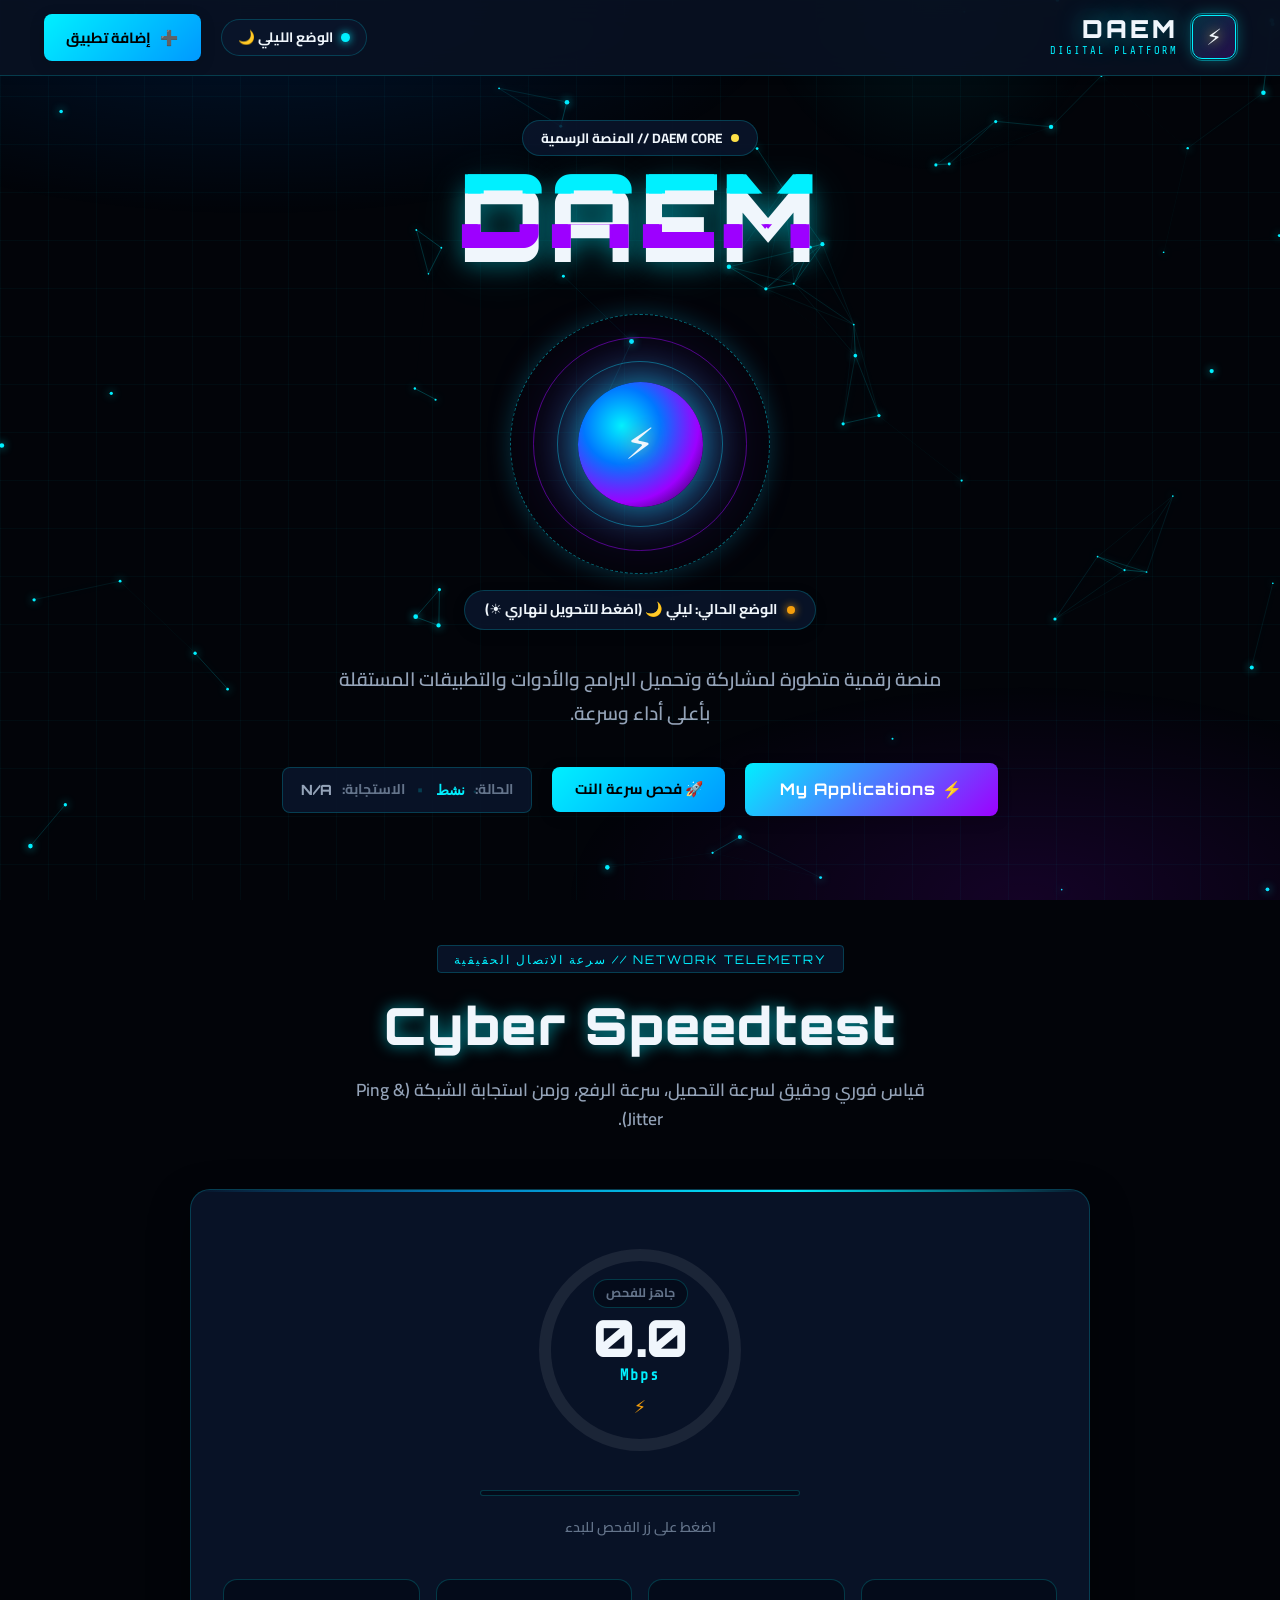
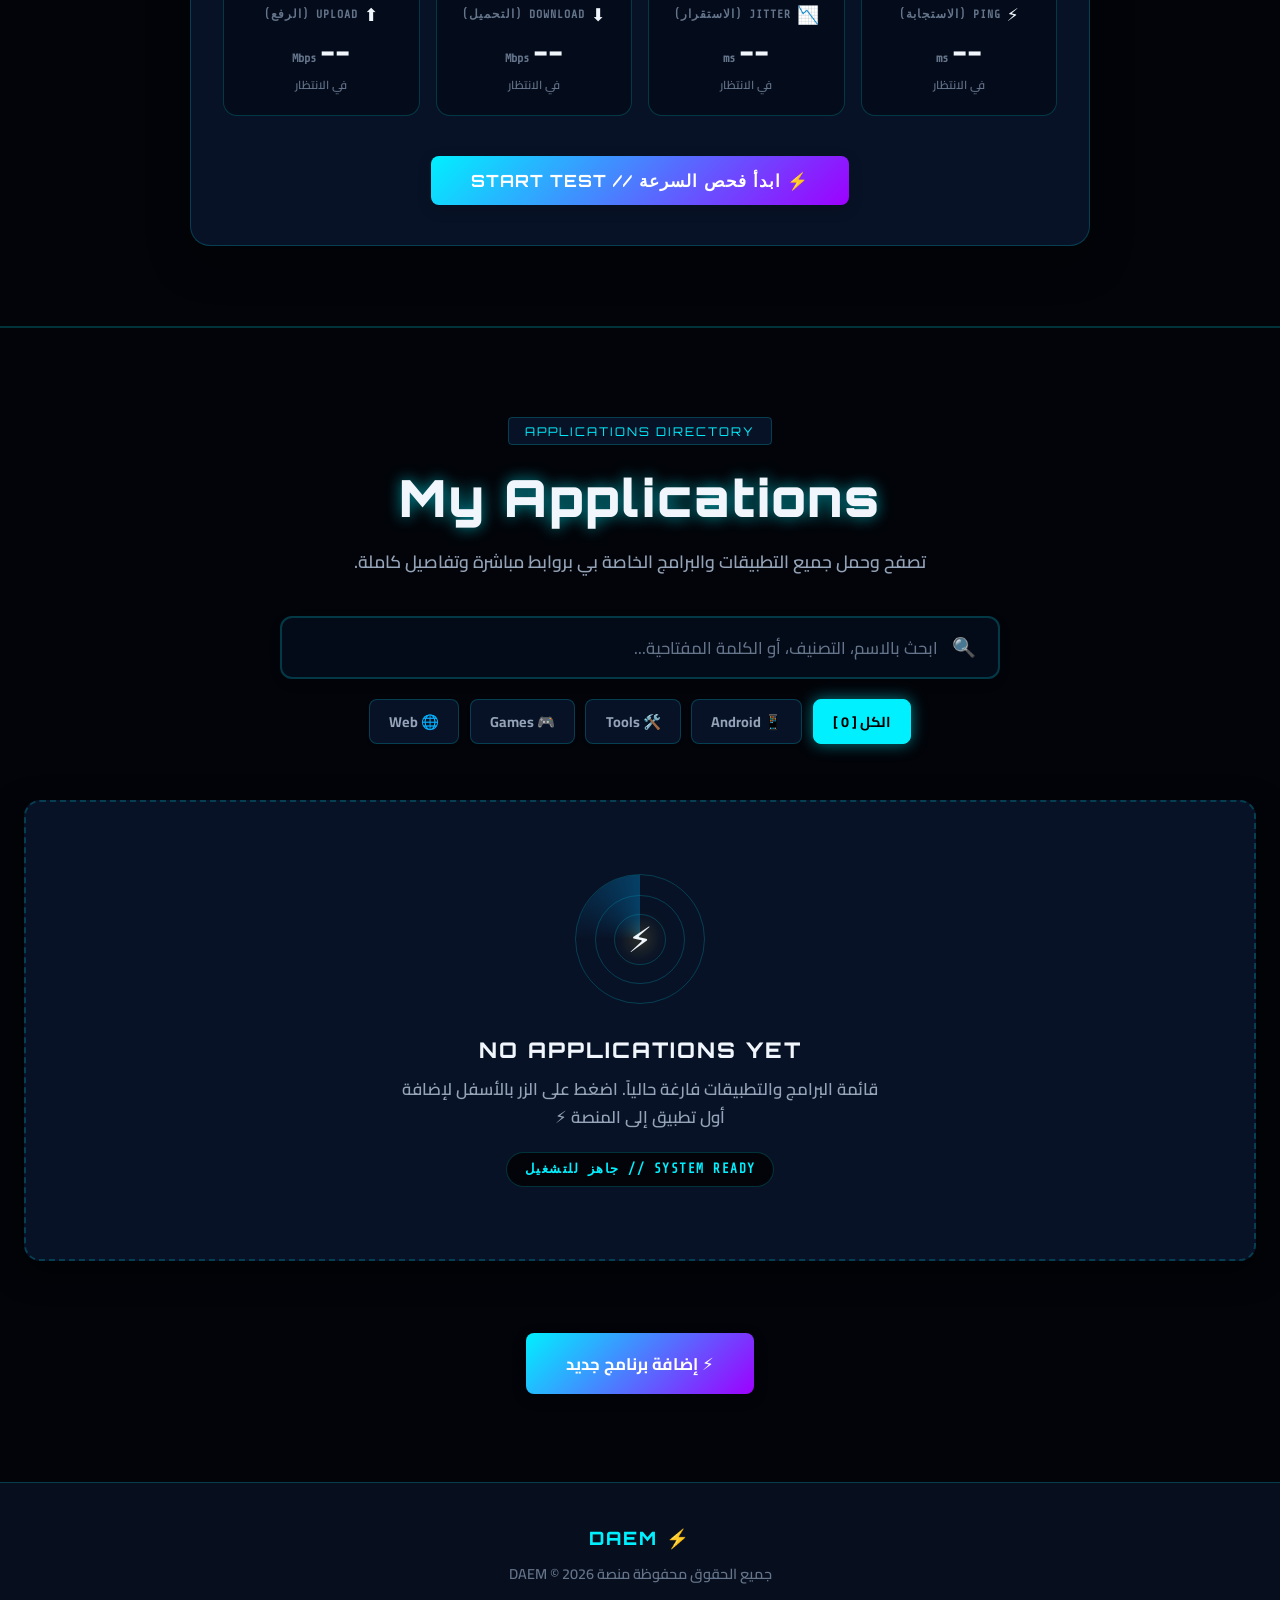
==== index.html @ 05ee33c7 "Remove interactive cyber terminal section and associated assets per user request" ====
<!DOCTYPE html>
<html lang="ar" dir="rtl" class="notranslate" translate="no">
<head>
  <meta charset="UTF-8">
  <meta name="viewport" content="width=device-width, initial-scale=1.0">
  <meta name="google" content="notranslate">
  <meta http-equiv="Cache-Control" content="no-cache, no-store, must-revalidate">
  <meta http-equiv="Pragma" content="no-cache">
  <meta http-equiv="Expires" content="0">

  <!-- Primary Meta Tags -->
  <title>DAEM | Digital Platform</title>
  <meta name="title" content="DAEM | Digital Platform">
  <meta name="description" content="منصة دايم الرقمية - أدوات فحص الشبكة، قياس السرعة، ومشاركة التطبيقات البرمجية.">
  <meta name="keywords" content="DAEM, دايم, My Applications, تطبيقات, برامج, فحص سرعة النت, Speedtest, Cyber Terminal">
  <meta name="author" content="DAEM">
  <meta name="robots" content="index, follow">

  <!-- Open Graph / Facebook / WhatsApp / Telegram -->
  <meta property="og:type" content="website">
  <meta property="og:url" content="https://abdullhfadel2001-cloud.github.io/ALL-WEB/">
  <meta property="og:title" content="DAEM | Digital Platform">
  <meta property="og:description" content="منصة دايم الرقمية - أدوات فحص الشبكة، قياس السرعة، ومشاركة التطبيقات البرمجية.">
  <meta property="og:image" content="https://abdullhfadel2001-cloud.github.io/ALL-WEB/preview.png">
  <meta property="og:image:width" content="1200">
  <meta property="og:image:height" content="630">

  <!-- Twitter -->
  <meta property="twitter:card" content="summary_large_image">
  <meta property="twitter:url" content="https://abdullhfadel2001-cloud.github.io/ALL-WEB/">
  <meta property="twitter:title" content="DAEM | Digital Platform">
  <meta property="twitter:description" content="منصة دايم الرقمية - أدوات فحص الشبكة، قياس السرعة، ومشاركة التطبيقات البرمجية.">
  <meta property="twitter:image" content="https://abdullhfadel2001-cloud.github.io/ALL-WEB/preview.png">

  <link rel="stylesheet" href="style.css?v=15.0">
  <link rel="preconnect" href="https://fonts.googleapis.com">
  <link rel="preconnect" href="https://fonts.gstatic.com" crossorigin>
  <link href="https://fonts.googleapis.com/css2?family=Cairo:wght@400;600;700;800;900&family=Orbitron:wght@600;700;800;900&family=Share+Tech+Mono&display=swap" rel="stylesheet">
</head>
<body data-theme="dark">

  <!-- خلفية البرق والجزيئات الكهربائية الحية -->
  <canvas id="electricCanvas" class="electric-canvas"></canvas>

  <!-- طبقات التوهج والشبكة الفضائية -->
  <div class="ambient-glow"></div>
  <div class="cyber-grid"></div>

  <!-- هالة الماوس التفاعلية -->
  <div id="cursorGlow" class="cursor-glow"></div>

  <!-- شريط التنقل العلوي -->
  <header class="navbar">
    <div class="nav-inner">
      <div class="brand">
        <div class="brand-bolt-box">
          <span class="brand-bolt">⚡</span>
          <div class="bolt-ring"></div>
        </div>
        <div class="brand-text">
          <span class="logo-title">DAEM</span>
          <span class="logo-tag">DIGITAL PLATFORM</span>
        </div>
      </div>

      <div class="nav-controls">
        <div class="hud-status">
          <span class="status-indicator"></span>
          <span class="status-label" id="statusThemeLabel">الوضع الليلي 🌙</span>
        </div>

        <button id="addAppNavBtn" class="cyber-btn cyber-btn-primary">
          <span>➕</span>
          <span>إضافة تطبيق</span>
        </button>
      </div>
    </div>
  </header>

  <!-- قسم الواجهة الرئيسية Hero (كل شيء متموضع في المنتصف بالكامل) -->
  <section class="hero-section" id="hero">
    <div class="hero-centered-container">

      <!-- الشارة العلوية -->
      <div class="cyber-badge">
        <span class="badge-dot"></span>
        <span>DAEM CORE // المنصة الرسمية</span>
      </div>

      <!-- عنوان DAEM النيون الكبير -->
      <h1 class="hero-glitch-title">
        <span class="cyber-glitch" data-text="DAEM">DAEM</span>
      </h1>

      <!-- نواة الطاقة في السنتر (تتحكم بتبديل الوضع النهاري والليلي) -->
      <div class="core-center-wrapper">
        <div class="holo-core-interactive" id="themeSphereToggle" title="اضغط هنا للتبديل بين الوضع النهاري والليلي ⚡" role="button" tabindex="0">
          <div class="holo-disk disk-1"></div>
          <div class="holo-disk disk-2"></div>
          <div class="holo-disk disk-3"></div>
          <div class="holo-sphere" id="sphereBall">
            <div class="sphere-inner" id="sphereIcon">⚡</div>
          </div>
        </div>
        <div class="core-hint">
          <span class="hint-pulse"></span>
          <span id="coreHintText">اضغط على الكرة للتبديل بين النهاري ☀️ والليلي 🌙</span>
        </div>
      </div>

      <!-- الوصف المختصر -->
      <p class="hero-lead">
        منصة رقمية متطورة لمشاركة وتحميل البرامج والأدوات والتطبيقات المستقلة بأعلى أداء وسرعة.
      </p>

      <!-- الأزرار ومؤشر الاستجابة -->
      <div class="hero-actions">
        <a href="#apps" class="cyber-btn cyber-btn-glow">
          <span>⚡ My Applications</span>
        </a>

        <a href="#speedtest" class="cyber-btn cyber-btn-primary">
          <span>🚀 فحص سرعة النت</span>
        </a>

        <div class="hud-stats-pill">
          <span class="hud-stat-title">الحالة:</span>
          <span class="hud-stat-val">نشط</span>
          <span class="hud-divider">•</span>
          <span class="hud-stat-title">الاستجابة:</span>
          <span class="hud-stat-val latency-value" id="latencyVal">--ms</span>
        </div>
      </div>

    </div>
  </section>

  <!-- ======================================================================== -->
  <!-- قسم قياس سرعة الإنترنت: DAEM CYBER SPEEDTEST                             -->
  <!-- ======================================================================== -->
  <section class="speedtest-section" id="speedtest">
    <div class="speedtest-container">
      <div class="section-hud-header">
        <div class="hud-badge-line">
          <span class="hud-badge-text">NETWORK TELEMETRY // سرعة الاتصال الحقيقية</span>
        </div>
        <h2 class="section-heading"><span class="neon-title">Cyber Speedtest</span></h2>
        <p class="section-subtext">قياس فوري ودقيق لسرعة التحميل، سرعة الرفع، وزمن استجابة الشبكة (Ping & Jitter).</p>
      </div>

      <div class="speedtest-dashboard">
        
        <!-- العداد الدائري الكهربائي المركزي -->
        <div class="gauge-center-stage">
          <div class="speed-gauge-wrap">
            <svg class="speed-gauge-svg" viewBox="0 0 240 240">
              <circle class="gauge-track" cx="120" cy="120" r="95"></circle>
              <circle class="gauge-progress" id="speedGaugeProgress" cx="120" cy="120" r="95"></circle>
            </svg>
            
            <div class="gauge-content">
              <span class="gauge-phase-badge" id="speedPhaseBadge">جاهز للفحص</span>
              <div class="gauge-speed-val" id="speedMainValue">0.0</div>
              <span class="gauge-unit">Mbps</span>
              <div class="gauge-live-spark" id="gaugeSpark">⚡</div>
            </div>
          </div>

          <!-- شريط حالة الفحص الخطي -->
          <div class="test-progress-bar-wrap">
            <div class="test-progress-bar" id="speedProgressBar"></div>
          </div>
          <span class="test-phase-desc" id="speedPhaseDesc">اضغط على زر الفحص للبدء</span>
        </div>

        <!-- بطاقات القياسات الأربعة -->
        <div class="telemetry-grid">
          
          <!-- Ping -->
          <div class="telemetry-card" id="cardPing">
            <div class="telemetry-head">
              <span class="tel-icon">⚡</span>
              <span class="tel-label">PING (الاستجابة)</span>
            </div>
            <div class="tel-val-box">
              <span class="tel-val" id="telPingVal">--</span>
              <span class="tel-unit">ms</span>
            </div>
            <span class="tel-status" id="telPingStatus">في الانتظار</span>
          </div>

          <!-- Jitter -->
          <div class="telemetry-card" id="cardJitter">
            <div class="telemetry-head">
              <span class="tel-icon">📉</span>
              <span class="tel-label">JITTER (الاستقرار)</span>
            </div>
            <div class="tel-val-box">
              <span class="tel-val" id="telJitterVal">--</span>
              <span class="tel-unit">ms</span>
            </div>
            <span class="tel-status" id="telJitterStatus">في الانتظار</span>
          </div>

          <!-- Download -->
          <div class="telemetry-card" id="cardDownload">
            <div class="telemetry-head">
              <span class="tel-icon">⬇️</span>
              <span class="tel-label">DOWNLOAD (التحميل)</span>
            </div>
            <div class="tel-val-box">
              <span class="tel-val" id="telDownloadVal">--</span>
              <span class="tel-unit">Mbps</span>
            </div>
            <span class="tel-status" id="telDownloadStatus">في الانتظار</span>
          </div>

          <!-- Upload -->
          <div class="telemetry-card" id="cardUpload">
            <div class="telemetry-head">
              <span class="tel-icon">⬆️</span>
              <span class="tel-label">UPLOAD (الرفع)</span>
            </div>
            <div class="tel-val-box">
              <span class="tel-val" id="telUploadVal">--</span>
              <span class="tel-unit">Mbps</span>
            </div>
            <span class="tel-status" id="telUploadStatus">في الانتظار</span>
          </div>

        </div>

        <!-- تقييم جودة الاتصال والزر الرئيسي -->
        <div class="speedtest-footer-action">
          <div class="connection-eval-box" id="connectionEvalBox" style="display: none;">
            <div class="eval-badge" id="evalGradeBadge">S+ EXCELLENT</div>
            <div class="eval-text" id="evalDescText">اتصالك فائق السرعة وممتاز للألعاب وبث الفيديو بدقة 4K!</div>
          </div>

          <button id="startSpeedTestBtn" class="cyber-btn cyber-btn-large cyber-btn-glow">
            <span>⚡ ابدأ فحص السرعة // START TEST</span>
          </button>
        </div>

      </div>
    </div>
  </section>

  <!-- قسم التطبيقات: My Applications -->
  <section class="apps-section" id="apps">
    <div class="apps-container">
      <div class="section-hud-header">
        <div class="hud-badge-line">
          <span class="hud-badge-text">APPLICATIONS DIRECTORY</span>
        </div>
        <h2 class="section-heading"><span class="neon-title">My Applications</span></h2>
        <p class="section-subtext">تصفح وحمل جميع التطبيقات والبرامج الخاصة بي بروابط مباشرة وتفاصيل كاملة.</p>

        <!-- كونسول البحث والفلترة -->
        <div class="console-toolbar">
          <div class="search-terminal">
            <span class="term-prefix">🔍</span>
            <input type="text" id="searchInput" placeholder="ابحث بالاسم، التصنيف، أو الكلمة المفتاحية...">
          </div>

          <div class="category-tabs" id="filterTabs">
            <button class="cat-pill active" data-cat="all">الكل [ <span id="countAll">0</span> ]</button>
            <button class="cat-pill" data-cat="android">📱 Android</button>
            <button class="cat-pill" data-cat="tools">🛠️ Tools</button>
            <button class="cat-pill" data-cat="games">🎮 Games</button>
            <button class="cat-pill" data-cat="web">🌐 Web</button>
          </div>
        </div>
      </div>

      <!-- شبكة عرض التطبيقات -->
      <div class="apps-grid" id="appsGrid">
        <!-- يتم التحميل عبر JS -->
      </div>

      <!-- زر إضافة تطبيق في الأسفل -->
      <div class="add-section-footer">
        <button id="addAppBtn" class="cyber-btn cyber-btn-large">
          <span>⚡ إضافة برنامج جديد</span>
        </button>
      </div>
    </div>
  </section>

  <!-- تذييل الصفحة Footer -->
  <footer class="cyber-footer">
    <div class="footer-wrap">
      <div class="footer-brand">
        <span class="neon-bolt">⚡</span>
        <span class="footer-title">DAEM</span>
      </div>
      <p class="footer-note">جميع الحقوق محفوظة منصة DAEM © 2026</p>
    </div>
  </footer>

  <!-- نافذة إضافة تطبيق جديد Modal -->
  <div class="modal-backdrop" id="addModal">
    <div class="cyber-modal-card">
      <div class="modal-hud-header">
        <div class="modal-title-wrap">
          <span class="modal-bolt">⚡</span>
          <h3>إضافة برنامج جديد</h3>
        </div>
        <button id="closeModal" class="modal-close-trigger" title="إغلاق">✕</button>
      </div>

      <form id="addAppForm" class="modal-form">
        <div class="input-block">
          <label>اسم البرنامج:</label>
          <input type="text" id="fName" placeholder="مثال: تطبيق الذكاء، أداة التحميل..." required autocomplete="off">
        </div>

        <div class="input-grid">
          <div class="input-block">
            <label>التصنيف:</label>
            <select id="fCat">
              <option value="android">📱 Android (APK)</option>
              <option value="tools">🛠️ Tools & برامج</option>
              <option value="games">🎮 Games & ألعاب</option>
              <option value="web">🌐 Web Application</option>
            </select>
          </div>
          <div class="input-block">
            <label>الأيقونة (Emoji):</label>
            <input type="text" id="fIcon" placeholder="🚀" value="⚡">
          </div>
        </div>

        <div class="input-grid">
          <div class="input-block">
            <label>رقم الإصدار:</label>
            <input type="text" id="fVersion" placeholder="v1.0.0" value="v1.0.0">
          </div>
          <div class="input-block">
            <label>حجم الملف:</label>
            <input type="text" id="fSize" placeholder="مثال: 15 MB">
          </div>
        </div>

        <div class="input-block">
          <label>وصف البرنامج:</label>
          <textarea id="fDesc" rows="3" placeholder="اكتب نبذة مختصرة عما يقدمه هذا البرنامج..." required></textarea>
        </div>

        <div class="input-block">
          <label>رابط التحميل المباشر (أو مسار الملف):</label>
          <input type="text" id="fUrl" placeholder="downloads/app.apk أو رابط خارجي" required>
        </div>

        <div class="input-block">
          <label>رابط التجربة المباشرة (اختياري):</label>
          <input type="text" id="fDemo" placeholder="https://... أو اتركه فارغاً">
        </div>

        <div class="modal-foot">
          <button type="button" id="cancelModal" class="cyber-btn cyber-btn-ghost">إلغاء</button>
          <button type="submit" class="cyber-btn cyber-btn-primary">
            <span>⚡ حفظ ونشر البرنامج</span>
          </button>
        </div>
      </form>
    </div>
  </div>

  <!-- التنبيه العائم Toast -->
  <div id="cyberToast" class="cyber-toast">
    <span class="toast-bolt">⚡</span>
    <span id="toastMsg" class="toast-msg"></span>
  </div>

  <script src="script.js?v=15.0"></script>
</body>
</html>
---- style.css ----
/* ==========================================================================
   DAEM - Cybernetic Electric Theme (Dual Mode: Dark & Accessible Eye-Friendly Light)
   ========================================================================== */

:root {
  --neon-cyan: #00f0ff;
  --neon-blue: #0077ff;
  --neon-purple: #9d00ff;
  --neon-yellow: #fde047;
  --neon-emerald: #10b981;

  --font-arabic: 'Cairo', system-ui, sans-serif;
  --font-orbitron: 'Orbitron', monospace, sans-serif;
  --font-tech: 'Share Tech Mono', monospace;

  --ease-spring: cubic-bezier(0.175, 0.885, 0.32, 1.275);
  --ease-smooth: cubic-bezier(0.4, 0, 0.2, 1);
}

/* ================= الوضع الليلي (Dark Mode) ================= */
[data-theme="dark"] {
  --bg-void: #020409;
  --bg-deep: #050b18;
  --bg-panel: rgba(8, 17, 34, 0.9);
  --bg-card: rgba(10, 22, 44, 0.85);
  --bg-card-hover: rgba(14, 32, 64, 0.98);
  --bg-input: rgba(5, 12, 26, 0.95);

  --border-dim: rgba(0, 240, 255, 0.2);
  --border-bright: rgba(0, 240, 255, 0.65);

  --text-main: #f0f6fc;
  --text-muted: #94a3b8;
  --text-dim: #64748b;

  --glow-cyan: 0 0 25px rgba(0, 240, 255, 0.45), 0 0 50px rgba(0, 240, 255, 0.2);
  --glow-sphere: 0 0 45px rgba(0, 240, 255, 0.7), 0 0 90px rgba(157, 0, 255, 0.45);
  
  --sphere-gradient: radial-gradient(circle at 35% 35%, #00f0ff, #0077ff, #9d00ff, #020409);
  --ambient-1: rgba(0, 119, 255, 0.15);
  --ambient-2: rgba(157, 0, 255, 0.12);
  --grid-color: rgba(0, 240, 255, 0.035);

  --card-shadow: 0 10px 30px rgba(0, 0, 0, 0.6);
  --btn-primary-bg: linear-gradient(135deg, var(--neon-cyan) 0%, #0099ff 100%);
  --btn-primary-text: #000;
}

/* ================= الوضع النهاري المريح للعين (Eye-Friendly Light Mode - Astigmatism/Myopia Safe) ================= */
/* صُمم خصيصاً لمنع الوهج (Glare) والازدواجية البصرية لمرضى الاستجماتيزم وقصر النظر */
[data-theme="light"] {
  --bg-void: #eef2f6;               /* رمادي دافئ مهدئ للعين بدلاً من الأبيض الصارخ المسبب للوهج */
  --bg-deep: #ffffff;
  --bg-panel: rgba(255, 255, 255, 0.95);
  --bg-card: #ffffff;
  --bg-card-hover: #f1f5f9;
  --bg-input: #ffffff;

  --border-dim: #cbd5e1;            /* حدود واضحة تماماً غير باهتة */
  --border-bright: #0284c7;

  --text-main: #090d16;             /* أسود فحمي عالي التباين والحدة */
  --text-muted: #334155;            /* رمادي داكن واضح جداً للقراءة بدون إجهاد */
  --text-dim: #64748b;

  --glow-cyan: none;                 /* إلغاء التوهج المسبب للغباش والازدواجية البصرية */
  --glow-sphere: 0 0 35px rgba(217, 119, 6, 0.45), 0 0 60px rgba(2, 132, 199, 0.25);

  --sphere-gradient: radial-gradient(circle at 35% 35%, #fbbf24, #d97706, #0284c7, #0f172a);
  --ambient-1: rgba(2, 132, 199, 0.06);
  --ambient-2: rgba(217, 119, 6, 0.05);
  --grid-color: rgba(148, 163, 184, 0.12);

  --card-shadow: 0 4px 15px rgba(15, 23, 42, 0.08), 0 1px 3px rgba(15, 23, 42, 0.05);
  --btn-primary-bg: linear-gradient(135deg, #0284c7 0%, #0369a1 100%);
  --btn-primary-text: #ffffff;
}

/* Base Reset */
*, *::before, *::after {
  box-sizing: border-box;
  margin: 0;
  padding: 0;
  -webkit-tap-highlight-color: transparent;
}

html {
  scroll-behavior: smooth;
  background-color: var(--bg-void);
  transition: background-color 0.3s ease;
}

body {
  font-family: var(--font-arabic);
  font-size: 16px;
  background-color: var(--bg-void);
  color: var(--text-main);
  overflow-x: hidden;
  min-height: 100vh;
  direction: rtl;
  text-align: right;
  line-height: 1.65;
  transition: background-color 0.3s ease, color 0.3s ease;
}

/* في الوضع النهاري، زيادة سماكة الخط قليلاً ليكون فائق الوضوح */
[data-theme="light"] body {
  font-weight: 500;
  -webkit-font-smoothing: antialiased;
}

/* Canvas & Backgrounds */
.electric-canvas {
  position: fixed;
  inset: 0;
  width: 100%;
  height: 100%;
  z-index: 0;
  pointer-events: none;
}

.ambient-glow {
  position: fixed;
  inset: 0;
  background:
    radial-gradient(ellipse 70% 40% at 20% 0%, var(--ambient-1) 0%, transparent 60%),
    radial-gradient(ellipse 60% 40% at 80% 100%, var(--ambient-2) 0%, transparent 60%);
  pointer-events: none;
  z-index: 1;
}

.cyber-grid {
  position: fixed;
  inset: 0;
  background-image:
    linear-gradient(var(--grid-color) 1px, transparent 1px),
    linear-gradient(90deg, var(--grid-color) 1px, transparent 1px);
  background-size: 48px 48px;
  pointer-events: none;
  z-index: 1;
}

/* Mouse Glow */
.cursor-glow {
  position: fixed;
  width: 350px;
  height: 350px;
  border-radius: 50%;
  background: radial-gradient(circle, rgba(0, 240, 255, 0.08) 0%, transparent 70%);
  transform: translate(-50%, -50%);
  pointer-events: none;
  z-index: 2;
}

[data-theme="light"] .cursor-glow {
  background: radial-gradient(circle, rgba(2, 132, 199, 0.06) 0%, transparent 70%);
}

/* ==========================================================================
   Navbar
   ========================================================================== */
.navbar {
  position: fixed;
  top: 0;
  left: 0;
  right: 0;
  z-index: 100;
  background: var(--bg-panel);
  backdrop-filter: blur(14px);
  border-bottom: 1px solid var(--border-dim);
  padding: 0.85rem 0;
  transition: background 0.3s ease, border-color 0.3s ease;
  box-shadow: 0 2px 10px rgba(0, 0, 0, 0.05);
}

.nav-inner {
  max-width: 1240px;
  margin: 0 auto;
  padding: 0 1.5rem;
  display: flex;
  justify-content: space-between;
  align-items: center;
}

.brand {
  display: flex;
  align-items: center;
  gap: 0.9rem;
}

.brand-bolt-box {
  width: 44px;
  height: 44px;
  background: linear-gradient(135deg, rgba(0, 240, 255, 0.15), rgba(157, 0, 255, 0.2));
  border: 1px solid var(--neon-cyan);
  border-radius: 10px;
  display: grid;
  place-items: center;
  position: relative;
  box-shadow: 0 0 15px rgba(0, 240, 255, 0.35);
}

[data-theme="light"] .brand-bolt-box {
  background: #e0f2fe;
  border-color: #0284c7;
  box-shadow: 0 2px 8px rgba(2, 132, 199, 0.2);
}

.brand-bolt {
  font-size: 1.4rem;
  filter: drop-shadow(0 0 6px #fde047);
  animation: boltPulse 2.5s infinite;
}

@keyframes boltPulse {
  0%, 100% { transform: scale(1); }
  50% { transform: scale(1.12); }
}

.bolt-ring {
  position: absolute;
  inset: -3px;
  border: 1px solid var(--neon-cyan);
  border-radius: 12px;
  opacity: 0.4;
  animation: ringPulse 2.5s infinite;
}

[data-theme="light"] .bolt-ring {
  border-color: #0284c7;
}

@keyframes ringPulse {
  0%, 100% { transform: scale(1); opacity: 0.4; }
  50% { transform: scale(1.1); opacity: 0.8; }
}

.brand-text {
  display: flex;
  flex-direction: column;
}

.logo-title {
  font-family: var(--font-orbitron);
  font-size: 1.55rem;
  font-weight: 900;
  letter-spacing: 3px;
  color: var(--text-main);
  text-shadow: var(--glow-cyan);
  line-height: 1.1;
  direction: ltr;
}

[data-theme="light"] .logo-title {
  color: #0369a1;
  text-shadow: none;
}

.logo-tag {
  font-family: var(--font-tech);
  font-size: 0.65rem;
  color: var(--neon-cyan);
  letter-spacing: 2px;
  direction: ltr;
}

[data-theme="light"] .logo-tag {
  color: #0284c7;
  font-weight: 700;
}

.nav-controls {
  display: flex;
  align-items: center;
  gap: 1.25rem;
}

.hud-status {
  display: flex;
  align-items: center;
  gap: 0.5rem;
  font-family: var(--font-arabic);
  font-size: 0.85rem;
  font-weight: 700;
  color: var(--text-main);
  background: var(--bg-card);
  padding: 0.4rem 1rem;
  border-radius: 999px;
  border: 1px solid var(--border-dim);
  transition: all 0.2s ease;
  user-select: none;
}

.hud-status:hover {
  border-color: var(--border-bright);
}

.status-indicator {
  width: 9px;
  height: 9px;
  border-radius: 50%;
  background: var(--neon-cyan);
  box-shadow: 0 0 8px var(--neon-cyan);
  animation: blinkDot 1.8s infinite;
}

[data-theme="light"] .status-indicator {
  background: #d97706;
  box-shadow: 0 0 8px #f59e0b;
}

@keyframes blinkDot {
  0%, 100% { opacity: 1; }
  50% { opacity: 0.3; }
}

/* ==========================================================================
   Cyber Buttons
   ========================================================================== */
.cyber-btn {
  font-family: var(--font-arabic);
  font-size: 0.92rem;
  font-weight: 700;
  color: var(--btn-primary-text);
  background: var(--btn-primary-bg);
  border: none;
  border-radius: 8px;
  padding: 0.65rem 1.4rem;
  cursor: pointer;
  display: inline-flex;
  align-items: center;
  justify-content: center;
  gap: 0.55rem;
  text-decoration: none;
  box-shadow: 0 4px 15px rgba(0, 0, 0, 0.15);
  transition: all 0.25s var(--ease-smooth);
}

.cyber-btn:hover {
  transform: translateY(-2px);
  box-shadow: 0 6px 20px rgba(0, 0, 0, 0.2);
}

.cyber-btn-glow {
  padding: 0.85rem 2.2rem;
  background: linear-gradient(135deg, var(--neon-cyan), var(--neon-purple));
  color: #fff;
  font-size: 1rem;
  font-family: var(--font-orbitron);
  letter-spacing: 1px;
}

[data-theme="light"] .cyber-btn-glow {
  background: linear-gradient(135deg, #0284c7 0%, #1e40af 100%);
  color: #ffffff;
  box-shadow: 0 4px 15px rgba(2, 132, 199, 0.3);
}

.cyber-btn-ghost {
  background: transparent;
  color: var(--text-muted);
  border: 1px solid var(--border-dim);
}

.cyber-btn-ghost:hover {
  color: var(--text-main);
  border-color: var(--border-bright);
}

.cyber-btn-large {
  padding: 0.9rem 2.5rem;
  font-size: 1.05rem;
  background: linear-gradient(135deg, var(--neon-cyan) 0%, var(--neon-purple) 100%);
  color: #fff;
}

[data-theme="light"] .cyber-btn-large {
  background: linear-gradient(135deg, #0284c7 0%, #0f172a 100%);
  color: #fff;
}

/* ==========================================================================
   Hero Section - Fully Centered
   ========================================================================== */
.hero-section {
  position: relative;
  z-index: 10;
  min-height: 90vh;
  display: flex;
  align-items: center;
  justify-content: center;
  padding: 7.5rem 1.5rem 3rem 1.5rem;
}

.hero-centered-container {
  max-width: 850px;
  margin: 0 auto;
  width: 100%;
  display: flex;
  flex-direction: column;
  align-items: center;
  text-align: center;
}

.cyber-badge {
  display: inline-flex;
  align-items: center;
  gap: 0.6rem;
  font-family: var(--font-arabic);
  font-size: 0.85rem;
  font-weight: 700;
  color: var(--text-main);
  background: var(--bg-card);
  border: 1px solid var(--border-dim);
  padding: 0.35rem 1.1rem;
  border-radius: 999px;
  margin-bottom: 1rem;
}

[data-theme="light"] .cyber-badge {
  color: #0369a1;
  border-color: #bae6fd;
  background: #f0f9ff;
}

.badge-dot {
  width: 8px;
  height: 8px;
  border-radius: 50%;
  background: var(--neon-yellow);
}

[data-theme="light"] .badge-dot {
  background: #0284c7;
}

.hero-glitch-title {
  font-family: var(--font-orbitron);
  font-size: clamp(3.8rem, 8vw, 6.5rem);
  font-weight: 900;
  line-height: 1;
  margin-bottom: 1.5rem;
  letter-spacing: 5px;
  direction: ltr;
  text-align: center;
}

.cyber-glitch {
  position: relative;
  color: var(--text-main);
  text-shadow: var(--glow-cyan);
}

[data-theme="light"] .cyber-glitch {
  color: #090d16;
  text-shadow: none;
}

.cyber-glitch::before,
.cyber-glitch::after {
  content: attr(data-text);
  position: absolute;
  top: 0; left: 0; width: 100%;
  font-family: var(--font-orbitron);
  font-weight: 900;
}

.cyber-glitch::before {
  color: var(--neon-cyan);
  text-shadow: 3px 0 var(--neon-cyan);
  animation: glitchCyan 3.5s infinite;
  clip-path: polygon(0 0, 100% 0, 100% 35%, 0 35%);
}

.cyber-glitch::after {
  color: var(--neon-purple);
  text-shadow: -3px 0 var(--neon-purple);
  animation: glitchPurple 3.5s infinite;
  clip-path: polygon(0 65%, 100% 65%, 100% 100%, 0 100%);
}

[data-theme="light"] .cyber-glitch::before,
[data-theme="light"] .cyber-glitch::after {
  display: none; /* إيقاف اهتزاز الحروف في الوضع النهاري لتفادي تشويش العين والاستجماتيزم */
}

@keyframes glitchCyan {
  0%, 88%, 100% { transform: translate(0); opacity: 0; }
  90% { transform: translate(-3px, 2px); opacity: 0.9; }
  93% { transform: translate(3px, -2px); opacity: 0.9; }
  96% { transform: translate(-2px, 0); opacity: 0.6; }
}

@keyframes glitchPurple {
  0%, 86%, 100% { transform: translate(0); opacity: 0; }
  88% { transform: translate(3px, -2px); opacity: 0.8; }
  91% { transform: translate(-3px, 2px); opacity: 0.8; }
  95% { transform: translate(2px, -1px); opacity: 0.5; }
}

/* ==========================================================================
   Center Interactive Sphere (Theme Switcher)
   ========================================================================== */
.core-center-wrapper {
  display: flex;
  flex-direction: column;
  align-items: center;
  justify-content: center;
  margin: 1rem 0 2rem 0;
  position: relative;
}

.holo-core-interactive {
  width: 260px;
  height: 260px;
  position: relative;
  display: grid;
  place-items: center;
  cursor: pointer;
  outline: none;
  transition: transform 0.3s var(--ease-spring);
}

.holo-core-interactive:hover {
  transform: scale(1.06);
}

.holo-core-interactive:active {
  transform: scale(0.96);
}

.holo-disk {
  position: absolute;
  border-radius: 50%;
  border: 1.5px solid transparent;
  pointer-events: none;
}

.disk-1 {
  width: 100%;
  height: 100%;
  border-color: rgba(0, 240, 255, 0.45);
  border-style: dashed;
  animation: diskSpin 14s linear infinite;
  box-shadow: 0 0 25px rgba(0, 240, 255, 0.2);
}

[data-theme="light"] .disk-1 {
  border-color: rgba(2, 132, 199, 0.35);
  box-shadow: none;
}

.disk-2 {
  width: 82%;
  height: 82%;
  border-color: rgba(157, 0, 255, 0.5);
  animation: diskSpin 9s linear infinite reverse;
}

[data-theme="light"] .disk-2 {
  border-color: rgba(217, 119, 6, 0.4);
}

.disk-3 {
  width: 64%;
  height: 64%;
  border-color: rgba(0, 240, 255, 0.4);
  animation: diskSpin 6s linear infinite;
}

[data-theme="light"] .disk-3 {
  border-color: rgba(2, 132, 199, 0.3);
}

@keyframes diskSpin {
  from { transform: rotate(0deg); }
  to { transform: rotate(360deg); }
}

.holo-sphere {
  width: 125px;
  height: 125px;
  border-radius: 50%;
  background: var(--sphere-gradient);
  display: grid;
  place-items: center;
  box-shadow: var(--glow-sphere);
  animation: sphereBreath 3.5s ease-in-out infinite;
  position: relative;
  z-index: 2;
  transition: all 0.4s ease;
}

@keyframes sphereBreath {
  0%, 100% { transform: scale(1); }
  50% { transform: scale(1.08); }
}

.sphere-inner {
  font-size: 2.7rem;
  filter: drop-shadow(0 0 10px #fde047);
  user-select: none;
  transition: transform 0.3s ease;
}

.core-hint {
  display: inline-flex;
  align-items: center;
  gap: 0.6rem;
  font-family: var(--font-arabic);
  font-size: 0.88rem;
  font-weight: 700;
  color: var(--text-main);
  background: var(--bg-card);
  border: 1px solid var(--border-dim);
  padding: 0.45rem 1.25rem;
  border-radius: 999px;
  margin-top: 1rem;
  box-shadow: 0 4px 15px rgba(0, 0, 0, 0.08);
  cursor: pointer;
  transition: all 0.2s ease;
  user-select: none;
}

.core-hint:hover {
  border-color: var(--border-bright);
  transform: translateY(-1px);
}

.hint-pulse {
  width: 8px;
  height: 8px;
  border-radius: 50%;
  background: #f59e0b;
  box-shadow: 0 0 8px #f59e0b;
  animation: blinkDot 1.5s infinite;
}

.hero-lead {
  font-size: 1.2rem;
  font-weight: 600;
  color: var(--text-muted);
  line-height: 1.8;
  margin-bottom: 2rem;
  max-width: 620px;
}

.hero-actions {
  display: flex;
  align-items: center;
  justify-content: center;
  gap: 1.25rem;
  flex-wrap: wrap;
}

.hud-stats-pill {
  display: flex;
  align-items: center;
  gap: 0.6rem;
  font-family: var(--font-arabic);
  font-size: 0.88rem;
  font-weight: 700;
  color: var(--text-muted);
  background: var(--bg-card);
  border: 1px solid var(--border-dim);
  padding: 0.65rem 1.15rem;
  border-radius: 8px;
}

.hud-stat-title {
  color: var(--text-dim);
}

.hud-stat-val {
  color: #0284c7;
  font-weight: 800;
  font-family: var(--font-orbitron);
}

[data-theme="dark"] .hud-stat-val {
  color: var(--neon-cyan);
}

.hud-divider {
  color: var(--border-dim);
  margin: 0 0.2rem;
}

/* ==========================================================================
   My Applications Section
   ========================================================================== */
.apps-section {
  position: relative;
  z-index: 10;
  padding: 5.5rem 1.5rem;
  border-top: 1px solid var(--border-dim);
}

.apps-container {
  max-width: 1240px;
  margin: 0 auto;
}

.section-hud-header {
  text-align: center;
  margin-bottom: 3.5rem;
}

.hud-badge-line {
  display: inline-block;
  margin-bottom: 0.75rem;
}

.hud-badge-text {
  font-family: var(--font-orbitron);
  font-size: 0.75rem;
  letter-spacing: 2px;
  color: #0369a1;
  background: var(--bg-card);
  border: 1px solid var(--border-dim);
  padding: 0.35rem 1rem;
  border-radius: 4px;
}

[data-theme="dark"] .hud-badge-text {
  color: var(--neon-cyan);
}

.neon-title {
  font-family: var(--font-orbitron);
  font-size: clamp(2.2rem, 4.5vw, 3.2rem);
  font-weight: 900;
  color: var(--text-main);
  letter-spacing: 2px;
}

[data-theme="dark"] .neon-title {
  text-shadow: 0 0 15px rgba(0, 240, 255, 0.6);
}

.section-subtext {
  font-size: 1.1rem;
  font-weight: 600;
  color: var(--text-muted);
  max-width: 580px;
  margin: 0.5rem auto 2.5rem auto;
}

/* Console Toolbar */
.console-toolbar {
  max-width: 720px;
  margin: 0 auto;
  display: flex;
  flex-direction: column;
  gap: 1.25rem;
  align-items: center;
}

.search-terminal {
  width: 100%;
  background: var(--bg-input);
  border: 2px solid var(--border-dim);
  border-radius: 12px;
  padding: 0.85rem 1.4rem;
  display: flex;
  align-items: center;
  gap: 0.85rem;
  transition: all 0.25s ease;
  box-shadow: 0 4px 15px rgba(0, 0, 0, 0.05);
}

.search-terminal:focus-within {
  border-color: var(--border-bright);
  box-shadow: 0 0 0 4px rgba(2, 132, 199, 0.15);
}

.term-prefix {
  font-size: 1.2rem;
  opacity: 0.9;
}

.search-terminal input {
  flex: 1;
  background: transparent;
  border: none;
  outline: none;
  font-family: var(--font-arabic);
  font-size: 1.05rem;
  font-weight: 600;
  color: var(--text-main);
  direction: rtl;
}

.search-terminal input::placeholder {
  color: var(--text-dim);
  font-weight: 500;
}

.category-tabs {
  display: flex;
  gap: 0.65rem;
  flex-wrap: wrap;
  justify-content: center;
}

.cat-pill {
  font-family: var(--font-arabic);
  font-size: 0.9rem;
  font-weight: 700;
  color: var(--text-muted);
  background: var(--bg-card);
  border: 1px solid var(--border-dim);
  padding: 0.5rem 1.2rem;
  border-radius: 8px;
  cursor: pointer;
  transition: all 0.2s ease;
  box-shadow: 0 2px 5px rgba(0, 0, 0, 0.04);
}

.cat-pill:hover {
  color: var(--text-main);
  border-color: var(--border-bright);
}

.cat-pill.active {
  color: #ffffff;
  background: #0284c7;
  border-color: #0284c7;
  box-shadow: 0 4px 12px rgba(2, 132, 199, 0.35);
}

[data-theme="dark"] .cat-pill.active {
  color: #000;
  background: var(--neon-cyan);
  border-color: var(--neon-cyan);
  box-shadow: 0 0 15px rgba(0, 240, 255, 0.5);
}

/* Applications Grid */
.apps-grid {
  display: grid;
  grid-template-columns: repeat(auto-fill, minmax(320px, 1fr));
  gap: 1.5rem;
  margin-bottom: 3.5rem;
}

/* Radar Empty State */
.empty-state-radar {
  grid-column: 1 / -1;
  background: var(--bg-card);
  border: 2px dashed var(--border-dim);
  border-radius: 16px;
  padding: 4.5rem 1.5rem;
  display: flex;
  flex-direction: column;
  align-items: center;
  justify-content: center;
  text-align: center;
  box-shadow: var(--card-shadow);
}

.radar-sweep-box {
  width: 130px;
  height: 130px;
  border-radius: 50%;
  border: 1.5px solid var(--border-dim);
  position: relative;
  margin-bottom: 1.75rem;
  display: grid;
  place-items: center;
}

.radar-ring {
  position: absolute;
  border-radius: 50%;
  border: 1px solid var(--border-dim);
}

.radar-ring.r1 { width: 70%; height: 70%; }
.radar-ring.r2 { width: 40%; height: 40%; }

.radar-sweep-arm {
  position: absolute;
  inset: 0;
  border-radius: 50%;
  background: conic-gradient(from 0deg, transparent 0deg, transparent 270deg, rgba(2, 132, 199, 0.4) 360deg);
  animation: radarSpin 3.5s linear infinite;
}

@keyframes radarSpin {
  from { transform: rotate(0deg); }
  to { transform: rotate(360deg); }
}

.radar-center-bolt {
  font-size: 2.2rem;
  filter: drop-shadow(0 0 10px #fde047);
  z-index: 2;
}

.radar-title {
  font-family: var(--font-orbitron);
  font-size: 1.35rem;
  font-weight: 800;
  color: var(--text-main);
  letter-spacing: 2px;
  margin-bottom: 0.5rem;
}

.radar-desc {
  font-size: 1.05rem;
  font-weight: 600;
  color: var(--text-muted);
  max-width: 500px;
  margin-bottom: 1.25rem;
}

.radar-meta {
  font-family: var(--font-tech);
  font-size: 0.8rem;
  font-weight: 700;
  letter-spacing: 1.5px;
  color: #0284c7;
  background: var(--bg-void);
  padding: 0.4rem 1.1rem;
  border-radius: 999px;
  border: 1px solid var(--border-dim);
}

[data-theme="dark"] .radar-meta {
  color: var(--neon-cyan);
}

/* App Card */
.app-card {
  background: var(--bg-card);
  border: 1px solid var(--border-dim);
  border-radius: 14px;
  padding: 1.5rem;
  display: flex;
  flex-direction: column;
  gap: 1.1rem;
  transition: all 0.3s var(--ease-smooth);
  position: relative;
  overflow: hidden;
  box-shadow: var(--card-shadow);
}

.app-card:hover {
  border-color: var(--border-bright);
  background: var(--bg-card-hover);
  transform: translateY(-4px);
}

.card-top {
  display: flex;
  gap: 1rem;
  align-items: flex-start;
}

.card-icon {
  width: 54px;
  height: 54px;
  border-radius: 12px;
  background: var(--bg-input);
  border: 1px solid var(--border-dim);
  display: grid;
  place-items: center;
  font-size: 1.8rem;
  flex-shrink: 0;
}

.card-title-area {
  flex: 1;
  min-width: 0;
}

.card-name {
  font-family: var(--font-arabic);
  font-size: 1.2rem;
  font-weight: 800;
  color: var(--text-main);
  margin-bottom: 0.25rem;
}

.cat-badge {
  display: inline-block;
  font-family: var(--font-tech);
  font-size: 0.75rem;
  font-weight: 700;
  letter-spacing: 1px;
  padding: 0.2rem 0.65rem;
  border-radius: 4px;
}

.cat-android { background: rgba(16, 185, 129, 0.15); color: #059669; border: 1px solid rgba(16, 185, 129, 0.4); }
.cat-tools   { background: rgba(2, 132, 199, 0.15); color: #0284c7; border: 1px solid rgba(2, 132, 199, 0.4); }
.cat-games   { background: rgba(245, 158, 11, 0.15); color: #d97706; border: 1px solid rgba(245, 158, 11, 0.4); }
.cat-web     { background: rgba(157, 0, 255, 0.15); color: #9333ea; border: 1px solid rgba(157, 0, 255, 0.4); }

.card-desc {
  font-size: 1rem;
  font-weight: 600;
  color: var(--text-muted);
  line-height: 1.6;
  flex: 1;
}

.card-meta {
  display: flex;
  gap: 1rem;
  border-top: 1px solid var(--border-dim);
  padding-top: 0.75rem;
}

.meta-pill {
  font-family: var(--font-tech);
  font-size: 0.8rem;
  font-weight: 700;
  color: var(--text-dim);
}

.card-actions {
  display: flex;
  gap: 0.75rem;
}

.btn-dl {
  flex: 2;
  font-family: var(--font-orbitron);
  font-size: 0.85rem;
  font-weight: 800;
  letter-spacing: 1.5px;
  color: #ffffff;
  background: linear-gradient(135deg, #0284c7, #0369a1);
  border: none;
  padding: 0.75rem 1rem;
  border-radius: 8px;
  cursor: pointer;
  text-decoration: none;
  display: inline-flex;
  align-items: center;
  justify-content: center;
  gap: 0.45rem;
  box-shadow: 0 4px 12px rgba(2, 132, 199, 0.3);
  transition: all 0.2s ease;
}

[data-theme="dark"] .btn-dl {
  color: #000;
  background: linear-gradient(135deg, var(--neon-cyan), #00b4d8);
  box-shadow: 0 0 15px rgba(0, 240, 255, 0.35);
}

.btn-dl:hover {
  transform: translateY(-2px);
  box-shadow: 0 6px 16px rgba(2, 132, 199, 0.4);
}

.btn-demo {
  flex: 1;
  font-family: var(--font-arabic);
  font-size: 0.9rem;
  font-weight: 700;
  color: #0284c7;
  background: transparent;
  border: 1px solid var(--border-dim);
  padding: 0.75rem 0.75rem;
  border-radius: 8px;
  cursor: pointer;
  text-decoration: none;
  display: inline-flex;
  align-items: center;
  justify-content: center;
  gap: 0.35rem;
  transition: all 0.2s ease;
}

.btn-demo:hover {
  border-color: #0284c7;
  background: rgba(2, 132, 199, 0.08);
}

.btn-del {
  width: 42px;
  background: transparent;
  border: 1px solid rgba(239, 68, 68, 0.3);
  color: #dc2626;
  border-radius: 8px;
  cursor: pointer;
  display: grid;
  place-items: center;
  transition: all 0.2s ease;
}

.btn-del:hover {
  background: rgba(239, 68, 68, 0.12);
  border-color: #dc2626;
}

.add-section-footer {
  display: flex;
  justify-content: center;
  padding-top: 1rem;
}

/* ==========================================================================
   Modal
   ========================================================================== */
.modal-backdrop {
  position: fixed;
  inset: 0;
  background: rgba(2, 4, 9, 0.85);
  backdrop-filter: blur(12px);
  display: none;
  place-items: center;
  z-index: 1000;
  padding: 1.5rem;
}

.modal-backdrop.open { display: grid; }

.cyber-modal-card {
  background: var(--bg-deep);
  border: 2px solid var(--border-bright);
  border-radius: 16px;
  padding: 2rem;
  width: 100%;
  max-width: 520px;
  box-shadow: 0 20px 60px rgba(0, 0, 0, 0.4);
  animation: modalEnter 0.25s var(--ease-spring);
}

@keyframes modalEnter {
  from { opacity: 0; transform: scale(0.92); }
  to { opacity: 1; transform: scale(1); }
}

.modal-hud-header {
  display: flex;
  justify-content: space-between;
  align-items: center;
  padding-bottom: 1rem;
  border-bottom: 1px solid var(--border-dim);
  margin-bottom: 1.5rem;
}

.modal-title-wrap {
  display: flex;
  align-items: center;
  gap: 0.6rem;
}

.modal-title-wrap h3 {
  font-family: var(--font-arabic);
  font-size: 1.25rem;
  font-weight: 800;
  color: var(--text-main);
}

.modal-bolt {
  font-size: 1.4rem;
  filter: drop-shadow(0 0 6px #fde047);
}

.modal-close-trigger {
  background: none;
  border: none;
  color: var(--text-muted);
  font-size: 1.4rem;
  cursor: pointer;
  transition: color 0.2s ease;
}

.modal-close-trigger:hover { color: #ef4444; }

.modal-form {
  display: flex;
  flex-direction: column;
  gap: 1.1rem;
}

.input-block {
  display: flex;
  flex-direction: column;
  gap: 0.45rem;
}

.input-block label {
  font-family: var(--font-arabic);
  font-size: 0.9rem;
  font-weight: 700;
  color: var(--text-main);
}

.input-block input,
.input-block select,
.input-block textarea {
  background: var(--bg-input);
  border: 1.5px solid var(--border-dim);
  border-radius: 8px;
  color: var(--text-main);
  font-family: var(--font-arabic);
  font-size: 1rem;
  font-weight: 600;
  padding: 0.75rem 1rem;
  outline: none;
  transition: all 0.2s ease;
}

.input-block input:focus,
.input-block select:focus,
.input-block textarea:focus {
  border-color: var(--border-bright);
  box-shadow: 0 0 0 4px rgba(2, 132, 199, 0.15);
}

.input-grid {
  display: grid;
  grid-template-columns: 1fr 1fr;
  gap: 1rem;
}

.modal-foot {
  display: flex;
  justify-content: flex-end;
  gap: 1rem;
  margin-top: 1rem;
  padding-top: 1rem;
  border-top: 1px solid var(--border-dim);
}

/* ==========================================================================
   Cyber Toast & Footer
   ========================================================================== */
.cyber-toast {
  position: fixed;
  bottom: 2rem;
  left: 50%;
  transform: translateX(-50%) translateY(100px);
  background: var(--bg-deep);
  border: 2px solid var(--border-bright);
  border-radius: 999px;
  padding: 0.85rem 2rem;
  display: flex;
  align-items: center;
  gap: 0.65rem;
  font-family: var(--font-arabic);
  font-size: 0.95rem;
  font-weight: 700;
  color: var(--text-main);
  box-shadow: 0 10px 30px rgba(0, 0, 0, 0.2);
  opacity: 0;
  pointer-events: none;
  transition: all 0.3s var(--ease-spring);
  z-index: 2000;
  white-space: nowrap;
}

.cyber-toast.show {
  opacity: 1;
  transform: translateX(-50%) translateY(0);
}

.toast-bolt {
  color: #f59e0b;
  font-size: 1.2rem;
}

.cyber-footer {
  position: relative;
  z-index: 10;
  border-top: 1px solid var(--border-dim);
  padding: 2.5rem 1.5rem;
  text-align: center;
  background: var(--bg-panel);
}

.footer-wrap {
  display: flex;
  flex-direction: column;
  align-items: center;
  gap: 0.5rem;
}

.footer-brand {
  font-family: var(--font-orbitron);
  font-size: 1.15rem;
  font-weight: 800;
  letter-spacing: 2px;
  color: #0284c7;
  display: flex;
  align-items: center;
  gap: 0.5rem;
}

[data-theme="dark"] .footer-brand {
  color: var(--neon-cyan);
}

.footer-note {
  font-family: var(--font-arabic);
  font-size: 0.9rem;
  font-weight: 600;
  color: var(--text-dim);
}

/* Responsive */
@media (max-width: 640px) {
  .holo-core-interactive {
    width: 220px;
    height: 220px;
  }
  .holo-sphere {
    width: 105px;
    height: 105px;
  }
  .sphere-inner {
    font-size: 2.2rem;
  }
  .input-grid {
    grid-template-columns: 1fr;
  }
}


/* ==========================================================================
   DAEM CYBER SPEEDTEST (مقياس سرعة الإنترنت المتقدم)
   ========================================================================== */

.speedtest-section {
  position: relative;
  padding: 5rem 1.5rem;
  z-index: 2;
  border-bottom: 1px solid var(--border-dim);
}

.speedtest-container {
  max-width: 900px;
  margin: 0 auto;
}

.speedtest-dashboard {
  background: var(--bg-card);
  border: 1px solid var(--border-dim);
  border-radius: 20px;
  padding: 2.5rem 2rem;
  box-shadow: 0 15px 40px rgba(0, 0, 0, 0.35);
  display: flex;
  flex-direction: column;
  align-items: center;
  gap: 2.5rem;
  position: relative;
  overflow: hidden;
}

.speedtest-dashboard::before {
  content: '';
  position: absolute;
  top: 0;
  left: 0;
  right: 0;
  height: 2px;
  background: linear-gradient(90deg, transparent, #0284c7, #00f0ff, transparent);
}

[data-theme="light"] .speedtest-dashboard {
  background: #ffffff;
  box-shadow: 0 8px 30px rgba(0, 0, 0, 0.08);
}

/* العداد الدائري المركزي */
.gauge-center-stage {
  display: flex;
  flex-direction: column;
  align-items: center;
  gap: 1.25rem;
  width: 100%;
}

.speed-gauge-wrap {
  position: relative;
  width: 240px;
  height: 240px;
  display: flex;
  align-items: center;
  justify-content: center;
}

.speed-gauge-svg {
  width: 100%;
  height: 100%;
  transform: rotate(-90deg);
}

.gauge-track {
  fill: none;
  stroke: rgba(255, 255, 255, 0.08);
  stroke-width: 12;
}

[data-theme="light"] .gauge-track {
  stroke: rgba(0, 0, 0, 0.08);
}

.gauge-progress {
  fill: none;
  stroke: var(--neon-cyan);
  stroke-width: 12;
  stroke-linecap: round;
  stroke-dasharray: 597; /* 2 * PI * 95 */
  stroke-dashoffset: 597;
  transition: stroke-dashoffset 0.15s ease-out, stroke 0.3s;
  filter: drop-shadow(0 0 8px var(--neon-cyan));
}

[data-theme="light"] .gauge-progress {
  stroke: #0284c7;
  filter: drop-shadow(0 0 6px rgba(2, 132, 199, 0.4));
}

.gauge-content {
  position: absolute;
  display: flex;
  flex-direction: column;
  align-items: center;
  justify-content: center;
  text-align: center;
}

.gauge-phase-badge {
  font-family: var(--font-arabic);
  font-size: 0.78rem;
  font-weight: 700;
  color: var(--text-dim);
  background: var(--bg-input);
  padding: 3px 12px;
  border-radius: 20px;
  border: 1px solid var(--border-dim);
  margin-bottom: 4px;
}

.gauge-speed-val {
  font-family: var(--font-orbitron);
  font-size: 3.2rem;
  font-weight: 900;
  color: var(--text-main);
  line-height: 1;
  letter-spacing: -1px;
}

.gauge-unit {
  font-family: var(--font-tech);
  font-size: 0.95rem;
  font-weight: 800;
  letter-spacing: 2px;
  color: var(--neon-cyan);
}

[data-theme="light"] .gauge-unit {
  color: #0284c7;
}

.gauge-live-spark {
  font-size: 1.1rem;
  color: #f59e0b;
  margin-top: 4px;
  animation: pulseBolt 1s infinite alternate;
}

@keyframes pulseBolt {
  from { transform: scale(0.9); opacity: 0.7; }
  to { transform: scale(1.2); opacity: 1; }
}

/* شريط التقدم */
.test-progress-bar-wrap {
  width: 100%;
  max-width: 320px;
  height: 6px;
  background: var(--bg-input);
  border-radius: 10px;
  border: 1px solid var(--border-dim);
  overflow: hidden;
}

.test-progress-bar {
  width: 0%;
  height: 100%;
  background: linear-gradient(90deg, #0284c7, #00f0ff);
  transition: width 0.2s ease;
}

.test-phase-desc {
  font-family: var(--font-arabic);
  font-size: 0.88rem;
  font-weight: 600;
  color: var(--text-dim);
}

/* شبكة القياسات الأربعة */
.telemetry-grid {
  display: grid;
  grid-template-columns: repeat(4, 1fr);
  gap: 1rem;
  width: 100%;
}

@media (max-width: 768px) {
  .telemetry-grid {
    grid-template-columns: repeat(2, 1fr);
  }
}

.telemetry-card {
  background: var(--bg-input);
  border: 1px solid var(--border-dim);
  border-radius: 14px;
  padding: 1.2rem 1rem;
  display: flex;
  flex-direction: column;
  align-items: center;
  text-align: center;
  gap: 0.5rem;
  transition: all 0.25s ease;
}

.telemetry-card.testing-active {
  border-color: var(--neon-cyan);
  box-shadow: 0 0 15px rgba(0, 240, 255, 0.2);
  transform: translateY(-2px);
}

[data-theme="light"] .telemetry-card.testing-active {
  border-color: #0284c7;
  box-shadow: 0 0 12px rgba(2, 132, 199, 0.2);
}

.telemetry-head {
  display: flex;
  align-items: center;
  gap: 6px;
}

.tel-icon {
  font-size: 1.1rem;
}

.tel-label {
  font-family: var(--font-tech);
  font-size: 0.72rem;
  font-weight: 800;
  letter-spacing: 1px;
  color: var(--text-dim);
}

.tel-val-box {
  display: flex;
  align-items: baseline;
  gap: 4px;
}

.tel-val {
  font-family: var(--font-orbitron);
  font-size: 1.8rem;
  font-weight: 800;
  color: var(--text-main);
  line-height: 1;
}

.tel-unit {
  font-family: var(--font-tech);
  font-size: 0.75rem;
  font-weight: 700;
  color: var(--text-dim);
}

.tel-status {
  font-family: var(--font-arabic);
  font-size: 0.72rem;
  font-weight: 600;
  color: var(--text-dim);
}

/* شريط الإجراءات والتقييم النهائي */
.speedtest-footer-action {
  display: flex;
  flex-direction: column;
  align-items: center;
  gap: 1.25rem;
  width: 100%;
}

.connection-eval-box {
  display: flex;
  align-items: center;
  gap: 12px;
  background: rgba(16, 185, 129, 0.12);
  border: 1px solid #059669;
  border-radius: 12px;
  padding: 10px 18px;
  max-width: 500px;
}

.eval-badge {
  font-family: var(--font-orbitron);
  font-weight: 900;
  font-size: 0.85rem;
  letter-spacing: 1px;
  color: #10b981;
  background: rgba(16, 185, 129, 0.2);
  padding: 4px 10px;
  border-radius: 6px;
  white-space: nowrap;
}

.eval-text {
  font-family: var(--font-arabic);
  font-size: 0.85rem;
  font-weight: 700;
  color: var(--text-main);
}


/* Real-Time Dynamic Latency Badge */
.latency-value {
  transition: color 0.3s ease, text-shadow 0.3s ease;
  font-family: var(--font-orbitron);
  font-weight: 800;
  display: inline-block;
}
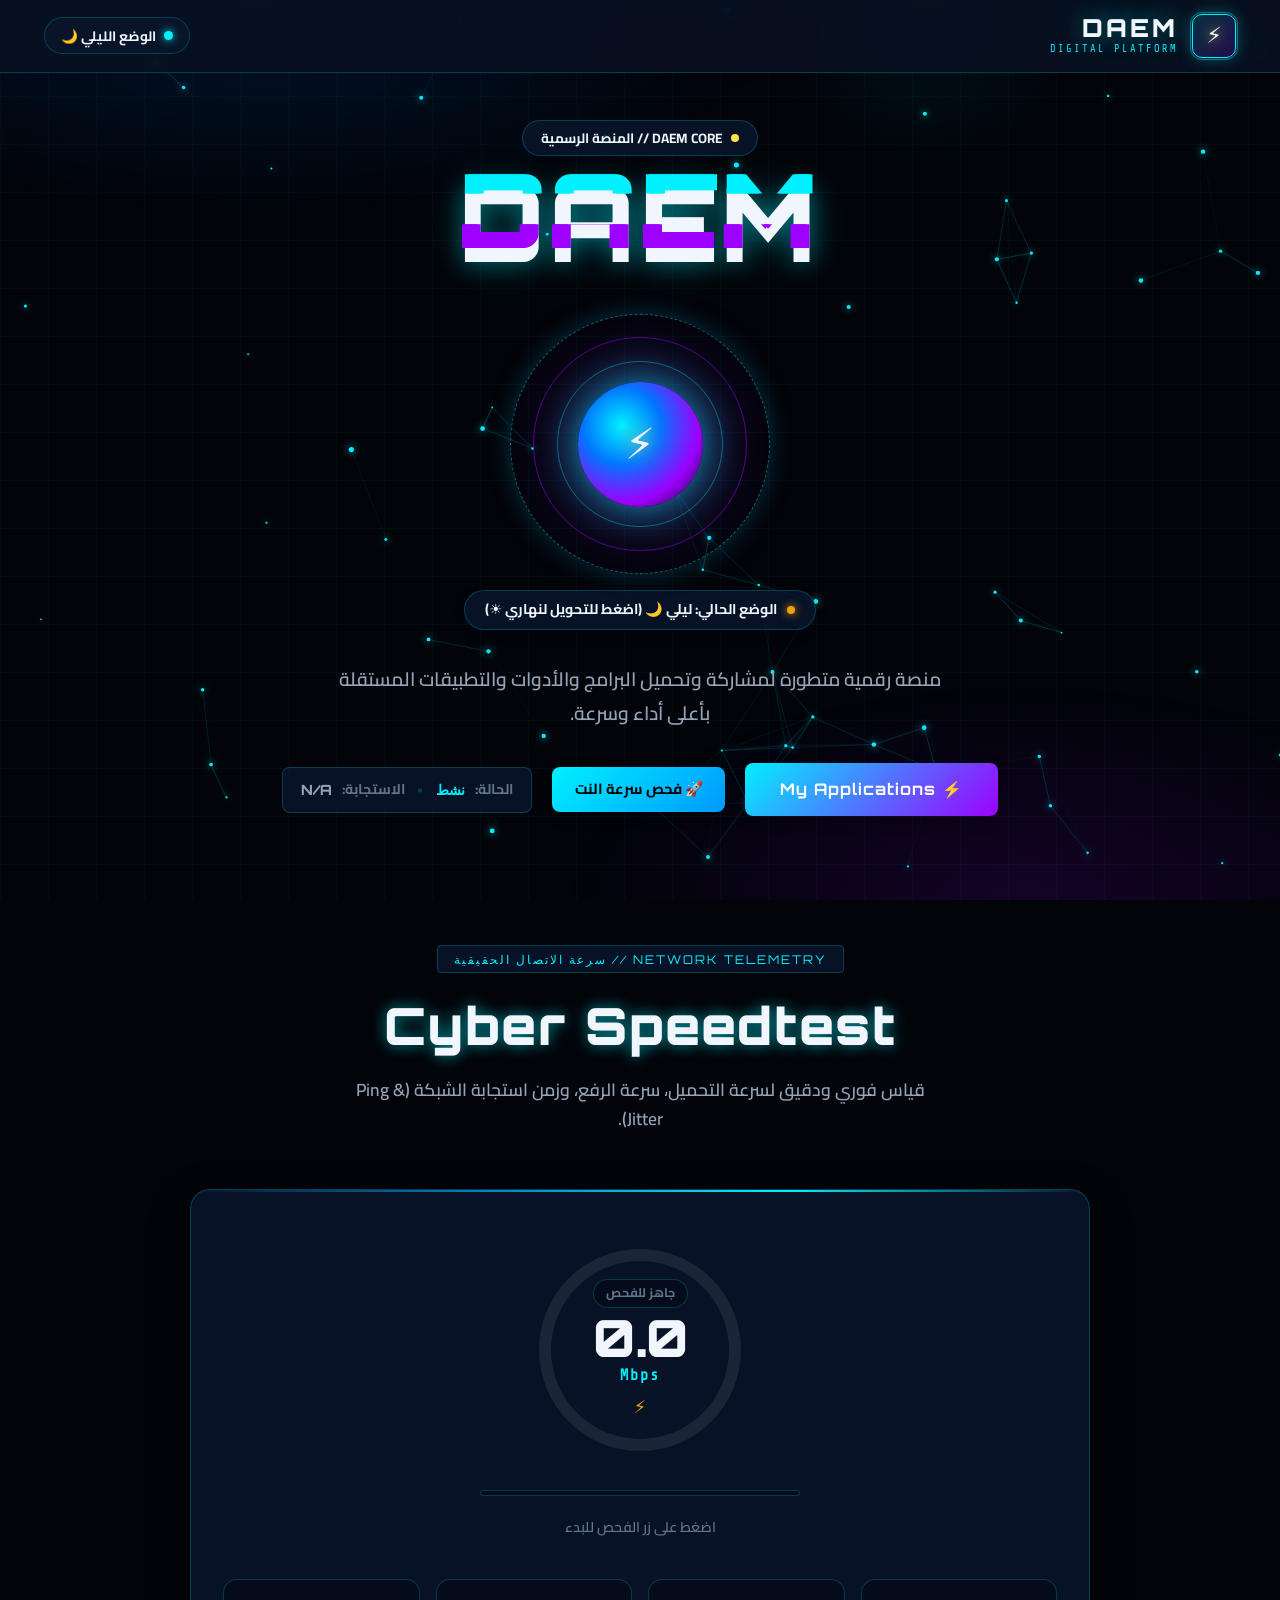
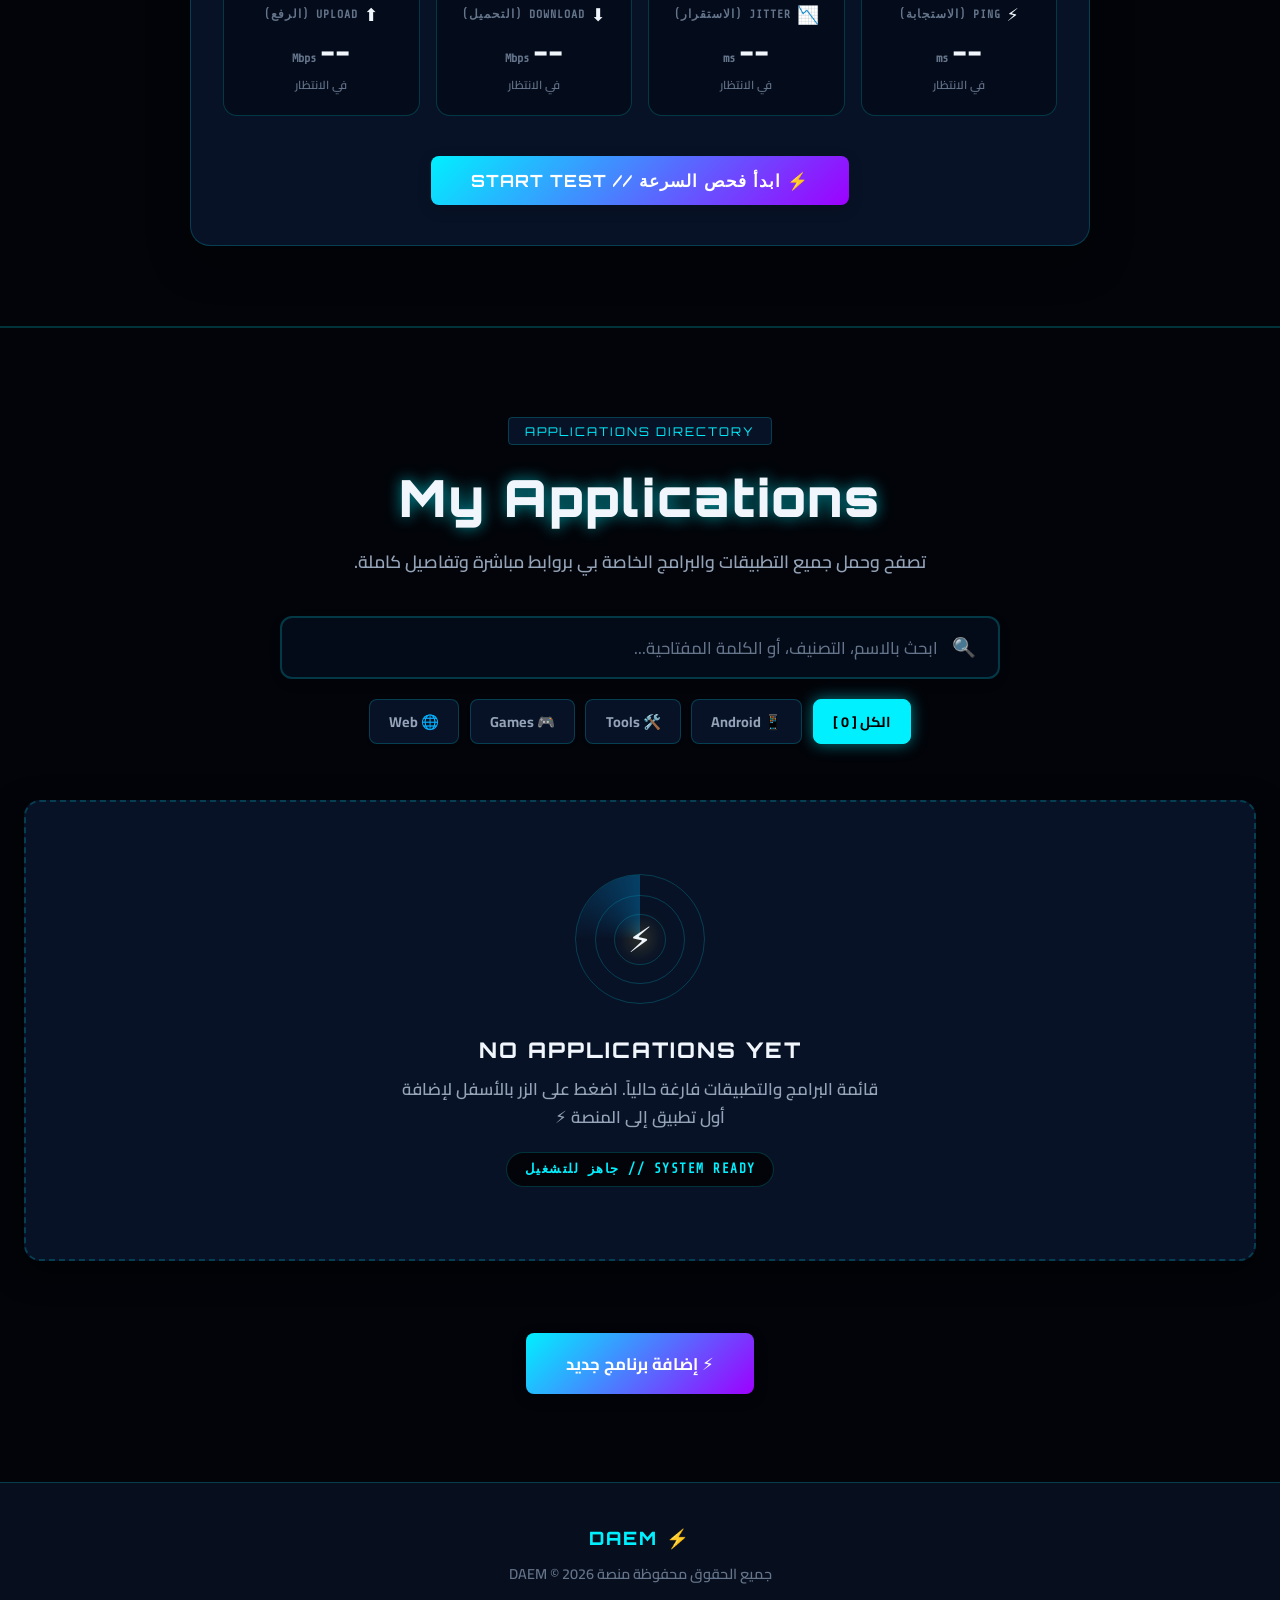
==== commit 63596723: "Remove add application button from top navbar" ====
--- a/index.html
+++ b/index.html
@@ -32,7 +32,7 @@
   <meta property="twitter:description" content="منصة دايم الرقمية - أدوات فحص الشبكة، قياس السرعة، ومشاركة التطبيقات البرمجية.">
   <meta property="twitter:image" content="https://abdullhfadel2001-cloud.github.io/ALL-WEB/preview.png">
 
-  <link rel="stylesheet" href="style.css?v=15.0">
+  <link rel="stylesheet" href="style.css?v=16.0">
   <link rel="preconnect" href="https://fonts.googleapis.com">
   <link rel="preconnect" href="https://fonts.gstatic.com" crossorigin>
   <link href="https://fonts.googleapis.com/css2?family=Cairo:wght@400;600;700;800;900&family=Orbitron:wght@600;700;800;900&family=Share+Tech+Mono&display=swap" rel="stylesheet">
@@ -68,11 +68,6 @@
           <span class="status-indicator"></span>
           <span class="status-label" id="statusThemeLabel">الوضع الليلي 🌙</span>
         </div>
-
-        <button id="addAppNavBtn" class="cyber-btn cyber-btn-primary">
-          <span>➕</span>
-          <span>إضافة تطبيق</span>
-        </button>
       </div>
     </div>
   </header>
@@ -373,6 +368,6 @@
     <span id="toastMsg" class="toast-msg"></span>
   </div>
 
-  <script src="script.js?v=15.0"></script>
+  <script src="script.js?v=16.0"></script>
 </body>
 </html>
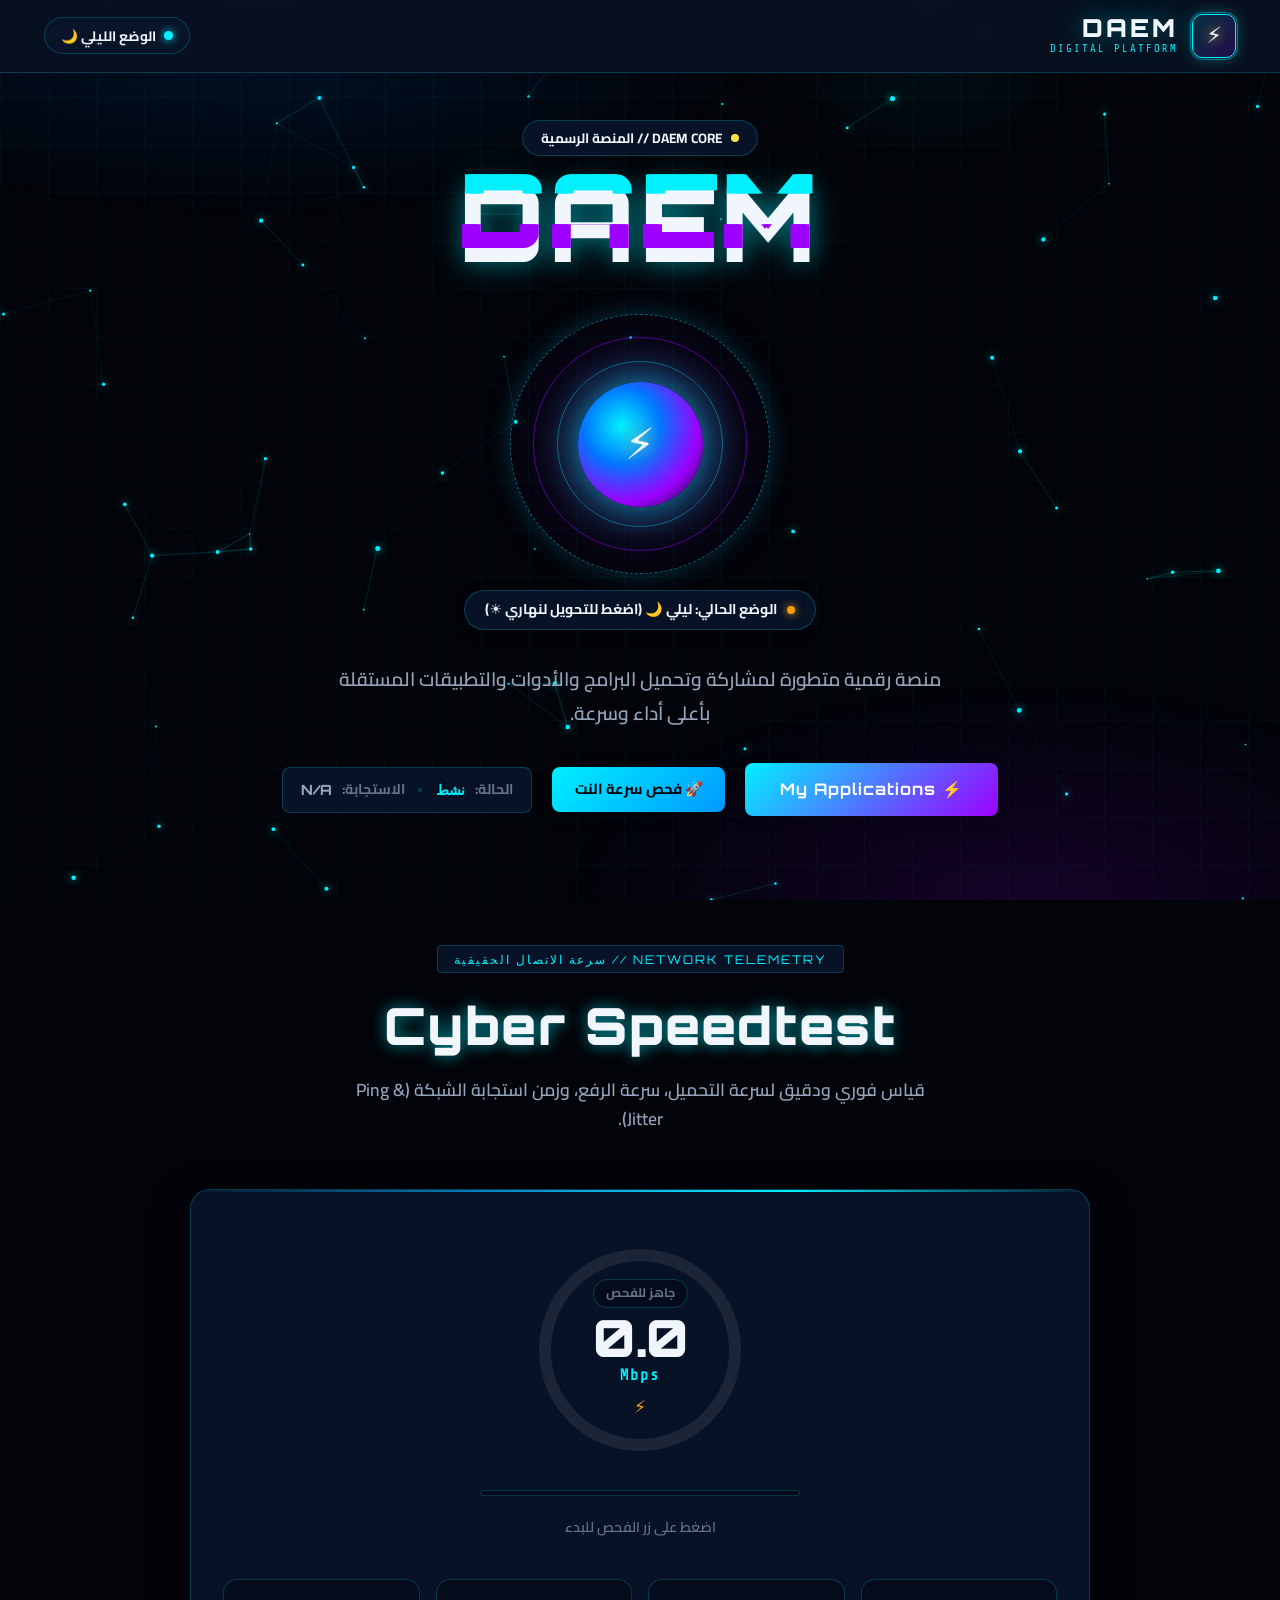
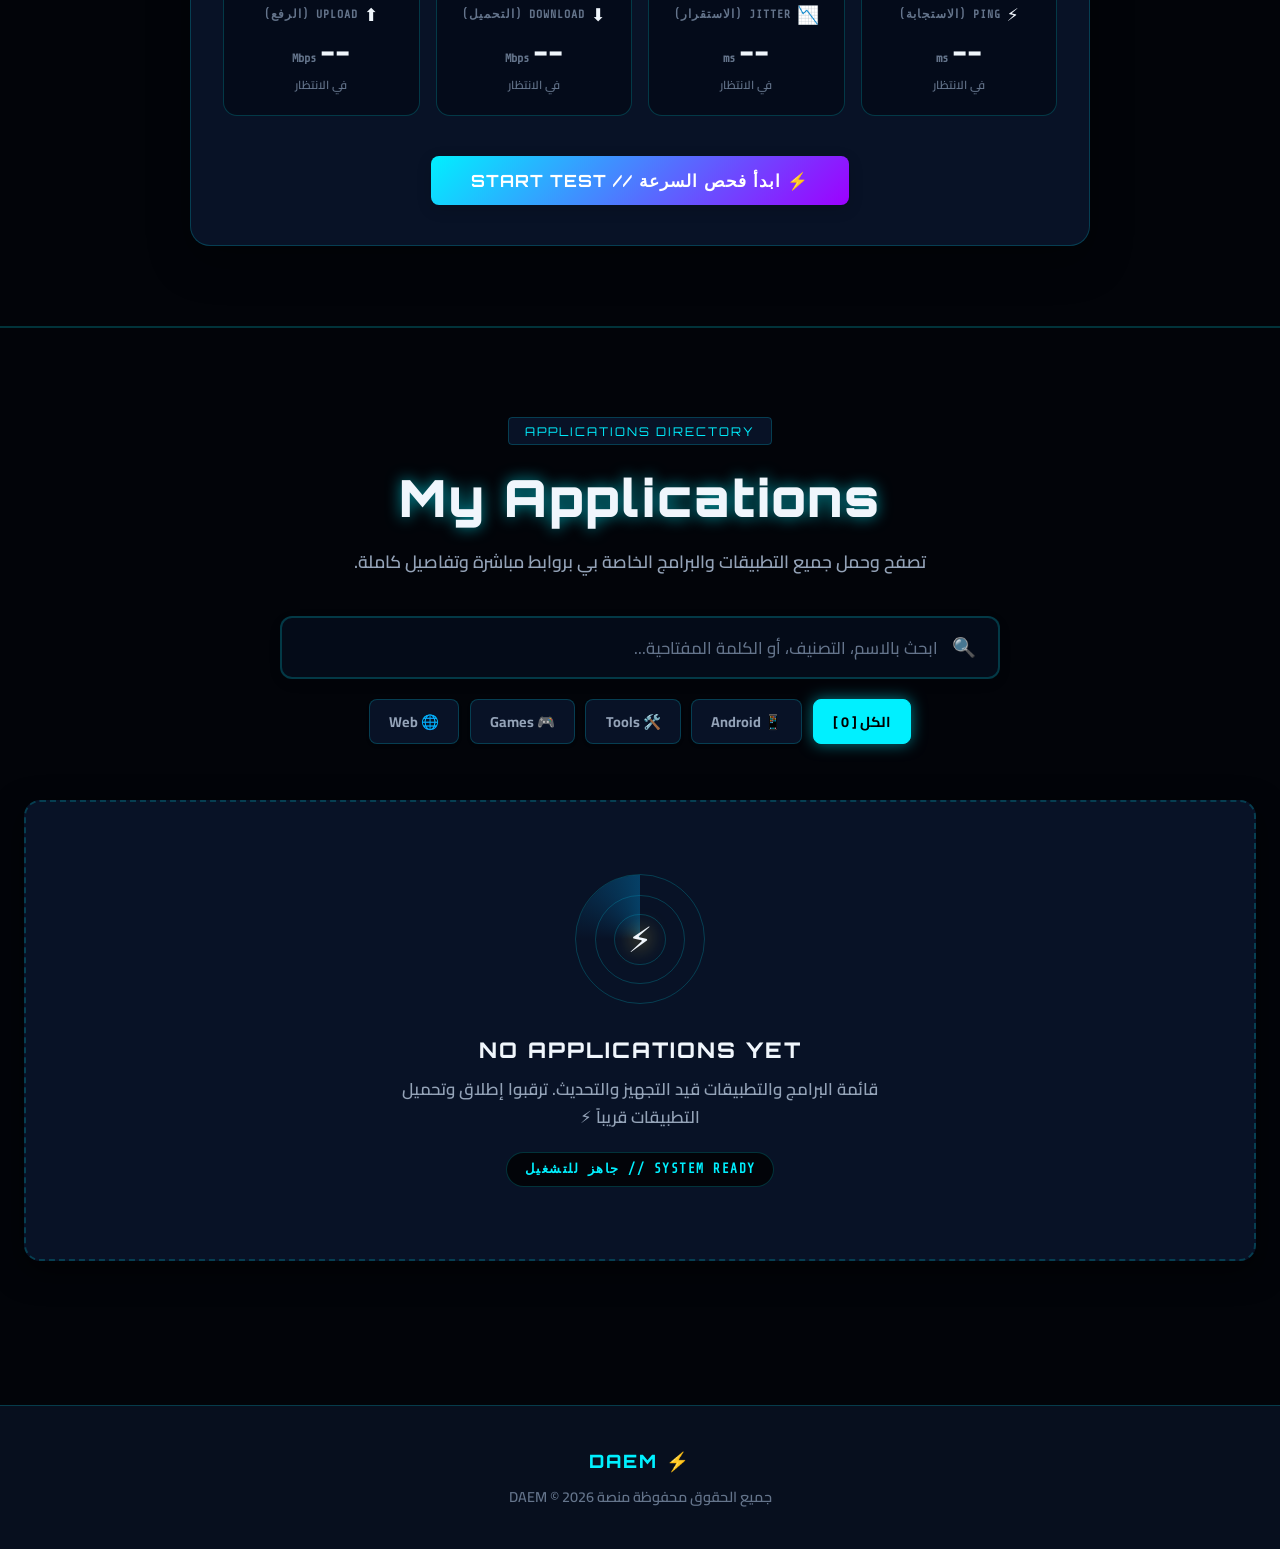
==== commit 176ed900: "Permanently remove all add-app buttons and modal dialog from the platform" ====
--- a/index.html
+++ b/index.html
@@ -32,7 +32,7 @@
   <meta property="twitter:description" content="منصة دايم الرقمية - أدوات فحص الشبكة، قياس السرعة، ومشاركة التطبيقات البرمجية.">
   <meta property="twitter:image" content="https://abdullhfadel2001-cloud.github.io/ALL-WEB/preview.png">
 
-  <link rel="stylesheet" href="style.css?v=16.0">
+  <link rel="stylesheet" href="style.css?v=17.0">
   <link rel="preconnect" href="https://fonts.googleapis.com">
   <link rel="preconnect" href="https://fonts.gstatic.com" crossorigin>
   <link href="https://fonts.googleapis.com/css2?family=Cairo:wght@400;600;700;800;900&family=Orbitron:wght@600;700;800;900&family=Share+Tech+Mono&display=swap" rel="stylesheet">
@@ -272,13 +272,6 @@
       <div class="apps-grid" id="appsGrid">
         <!-- يتم التحميل عبر JS -->
       </div>
-
-      <!-- زر إضافة تطبيق في الأسفل -->
-      <div class="add-section-footer">
-        <button id="addAppBtn" class="cyber-btn cyber-btn-large">
-          <span>⚡ إضافة برنامج جديد</span>
-        </button>
-      </div>
     </div>
   </section>
 
@@ -293,81 +286,12 @@
     </div>
   </footer>
 
-  <!-- نافذة إضافة تطبيق جديد Modal -->
-  <div class="modal-backdrop" id="addModal">
-    <div class="cyber-modal-card">
-      <div class="modal-hud-header">
-        <div class="modal-title-wrap">
-          <span class="modal-bolt">⚡</span>
-          <h3>إضافة برنامج جديد</h3>
-        </div>
-        <button id="closeModal" class="modal-close-trigger" title="إغلاق">✕</button>
-      </div>
-
-      <form id="addAppForm" class="modal-form">
-        <div class="input-block">
-          <label>اسم البرنامج:</label>
-          <input type="text" id="fName" placeholder="مثال: تطبيق الذكاء، أداة التحميل..." required autocomplete="off">
-        </div>
-
-        <div class="input-grid">
-          <div class="input-block">
-            <label>التصنيف:</label>
-            <select id="fCat">
-              <option value="android">📱 Android (APK)</option>
-              <option value="tools">🛠️ Tools & برامج</option>
-              <option value="games">🎮 Games & ألعاب</option>
-              <option value="web">🌐 Web Application</option>
-            </select>
-          </div>
-          <div class="input-block">
-            <label>الأيقونة (Emoji):</label>
-            <input type="text" id="fIcon" placeholder="🚀" value="⚡">
-          </div>
-        </div>
-
-        <div class="input-grid">
-          <div class="input-block">
-            <label>رقم الإصدار:</label>
-            <input type="text" id="fVersion" placeholder="v1.0.0" value="v1.0.0">
-          </div>
-          <div class="input-block">
-            <label>حجم الملف:</label>
-            <input type="text" id="fSize" placeholder="مثال: 15 MB">
-          </div>
-        </div>
-
-        <div class="input-block">
-          <label>وصف البرنامج:</label>
-          <textarea id="fDesc" rows="3" placeholder="اكتب نبذة مختصرة عما يقدمه هذا البرنامج..." required></textarea>
-        </div>
-
-        <div class="input-block">
-          <label>رابط التحميل المباشر (أو مسار الملف):</label>
-          <input type="text" id="fUrl" placeholder="downloads/app.apk أو رابط خارجي" required>
-        </div>
-
-        <div class="input-block">
-          <label>رابط التجربة المباشرة (اختياري):</label>
-          <input type="text" id="fDemo" placeholder="https://... أو اتركه فارغاً">
-        </div>
-
-        <div class="modal-foot">
-          <button type="button" id="cancelModal" class="cyber-btn cyber-btn-ghost">إلغاء</button>
-          <button type="submit" class="cyber-btn cyber-btn-primary">
-            <span>⚡ حفظ ونشر البرنامج</span>
-          </button>
-        </div>
-      </form>
-    </div>
-  </div>
-
   <!-- التنبيه العائم Toast -->
   <div id="cyberToast" class="cyber-toast">
     <span class="toast-bolt">⚡</span>
     <span id="toastMsg" class="toast-msg"></span>
   </div>
 
-  <script src="script.js?v=16.0"></script>
+  <script src="script.js?v=17.0"></script>
 </body>
 </html>
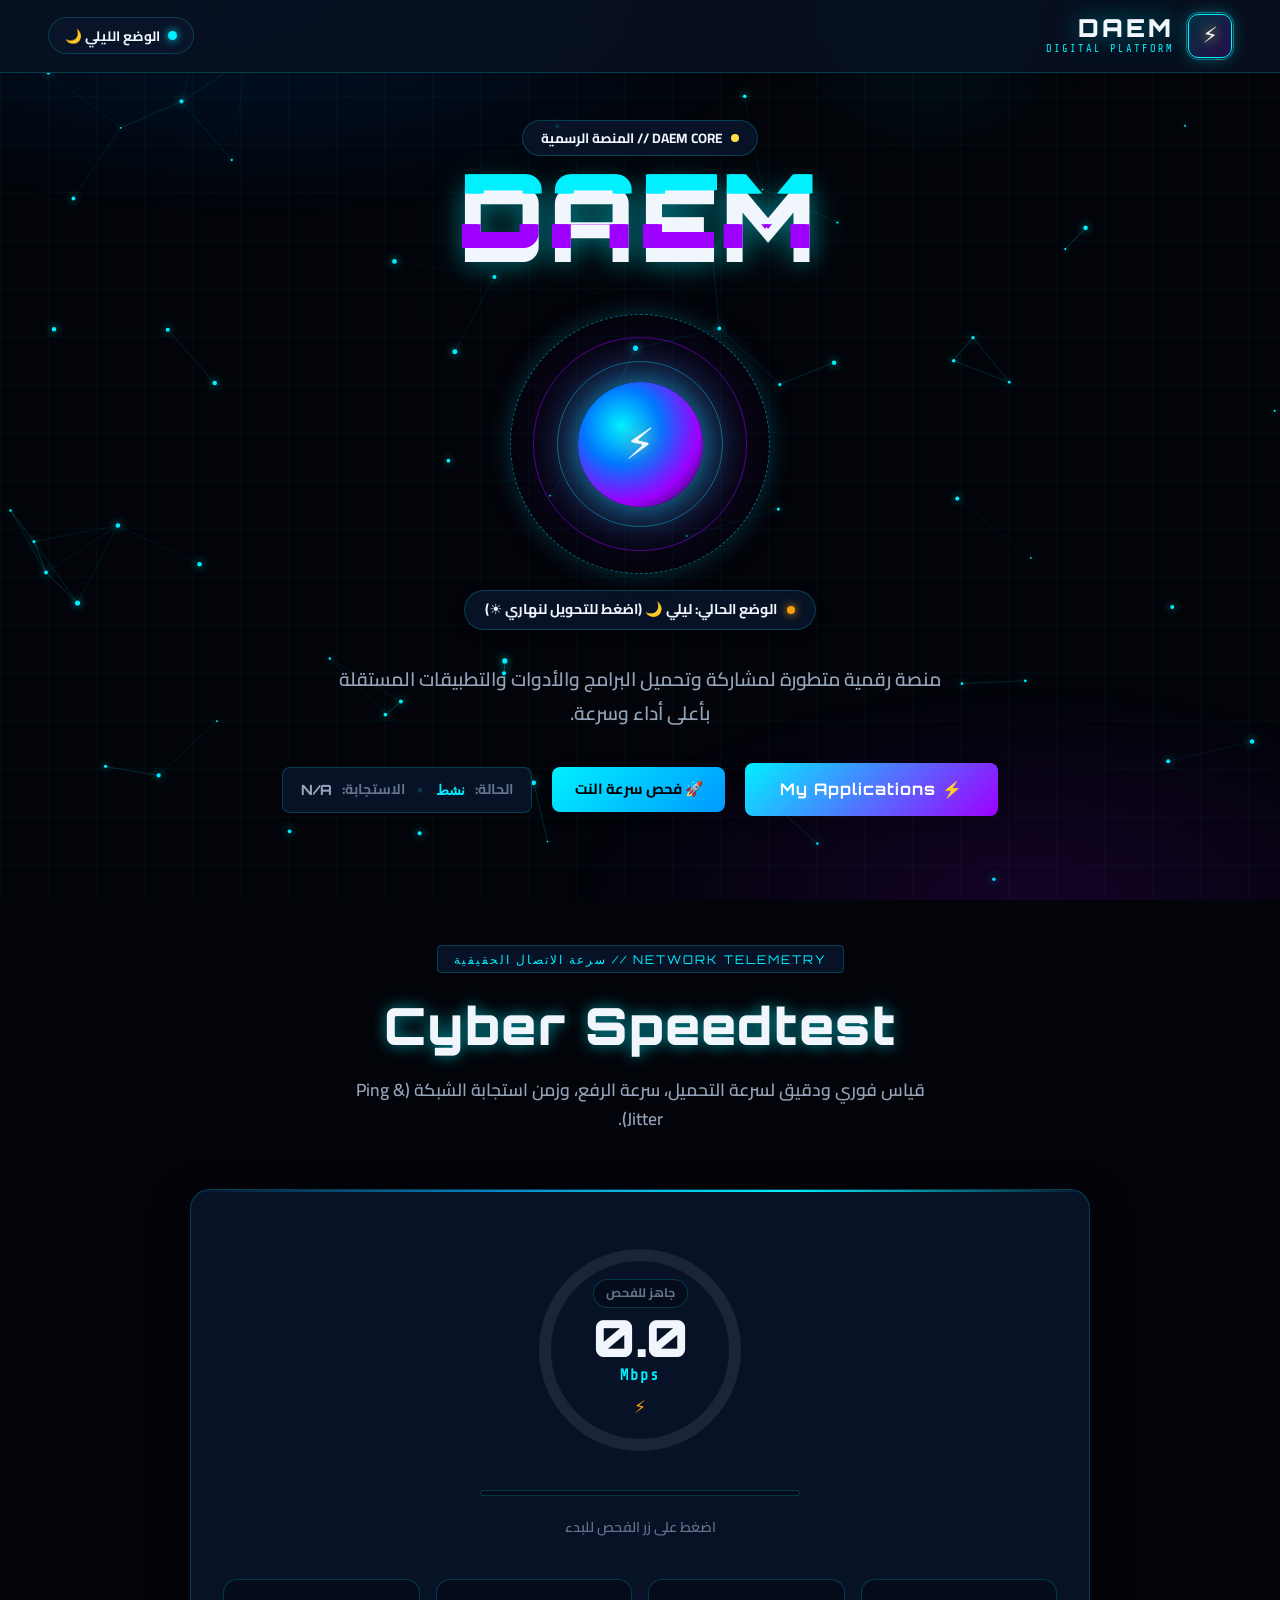
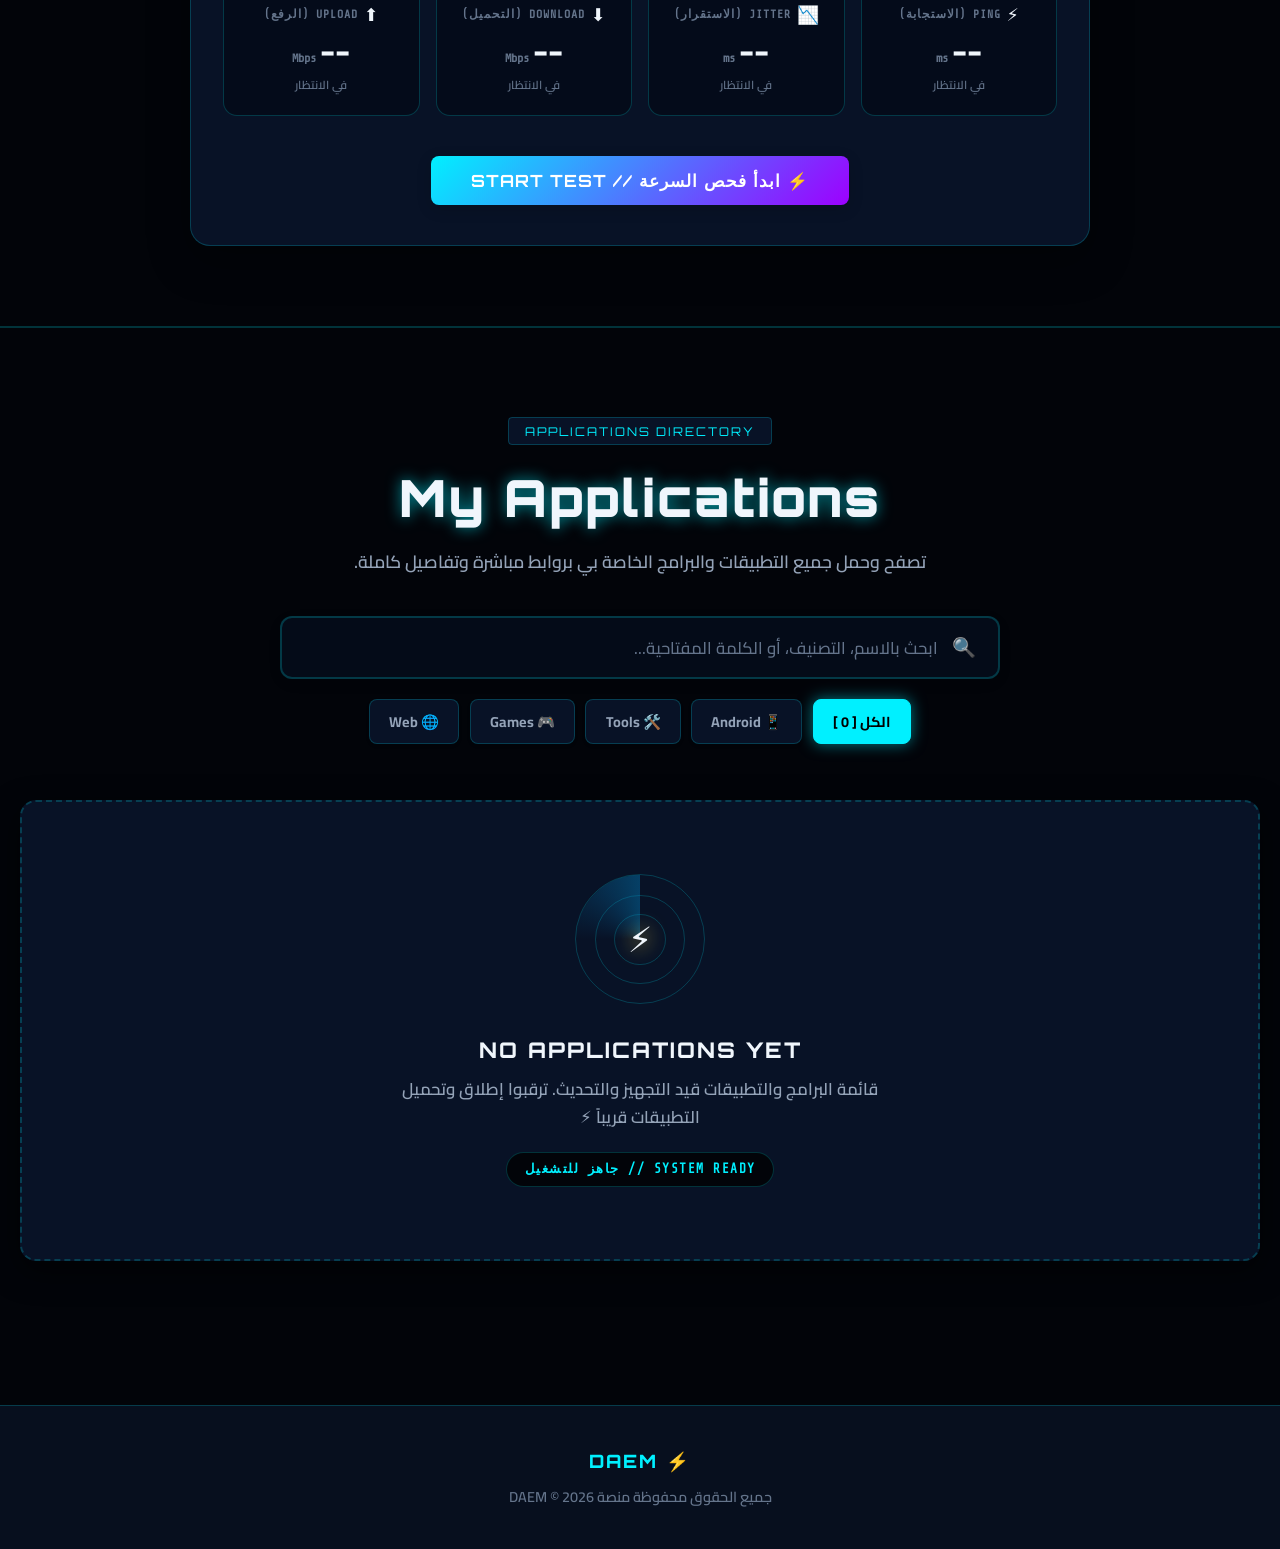
==== commit 92ec615f: "Implement universal responsiveness engine for all Android, iOS, tablets, and desktop displays" ====
--- a/index.html
+++ b/index.html
@@ -2,7 +2,12 @@
 <html lang="ar" dir="rtl" class="notranslate" translate="no">
 <head>
   <meta charset="UTF-8">
-  <meta name="viewport" content="width=device-width, initial-scale=1.0">
+  <meta name="viewport" content="width=device-width, initial-scale=1.0, maximum-scale=5.0, viewport-fit=cover">
+  <meta name="theme-color" content="#020409">
+  <meta name="mobile-web-app-capable" content="yes">
+  <meta name="apple-mobile-web-app-capable" content="yes">
+  <meta name="apple-mobile-web-app-status-bar-style" content="black-translucent">
+  <meta name="format-detection" content="telephone=no">
   <meta name="google" content="notranslate">
   <meta http-equiv="Cache-Control" content="no-cache, no-store, must-revalidate">
   <meta http-equiv="Pragma" content="no-cache">
@@ -32,7 +37,7 @@
   <meta property="twitter:description" content="منصة دايم الرقمية - أدوات فحص الشبكة، قياس السرعة، ومشاركة التطبيقات البرمجية.">
   <meta property="twitter:image" content="https://abdullhfadel2001-cloud.github.io/ALL-WEB/preview.png">
 
-  <link rel="stylesheet" href="style.css?v=17.0">
+  <link rel="stylesheet" href="style.css?v=18.0">
   <link rel="preconnect" href="https://fonts.googleapis.com">
   <link rel="preconnect" href="https://fonts.gstatic.com" crossorigin>
   <link href="https://fonts.googleapis.com/css2?family=Cairo:wght@400;600;700;800;900&family=Orbitron:wght@600;700;800;900&family=Share+Tech+Mono&display=swap" rel="stylesheet">
@@ -292,6 +297,6 @@
     <span id="toastMsg" class="toast-msg"></span>
   </div>
 
-  <script src="script.js?v=17.0"></script>
+  <script src="script.js?v=18.0"></script>
 </body>
 </html>
--- a/style.css
+++ b/style.css
@@ -1629,3 +1629,245 @@
   font-weight: 800;
   display: inline-block;
 }
+
+/* ==========================================================================
+   Universal Cross-Platform & All-Android Device Responsiveness Engine
+   متوافق مع كل شاشات الهواتف (Android / iOS) والأجهزة اللوحية والحواسيب 100%
+   ========================================================================== */
+
+/* 1. منع أي سكرول عرضي غير مقصود ودعم مساحات النوتش الآمنة (Safe Area Insets) */
+html, body {
+  width: 100%;
+  max-width: 100vw;
+  overflow-x: hidden !important;
+  -webkit-text-size-adjust: 100%;
+  text-size-adjust: 100%;
+  -webkit-tap-highlight-color: transparent;
+}
+
+/* دعم الشاشات ذات النتوء (Notch & Dynamic Island & Punch-Hole Cameras) */
+.navbar {
+  padding-left: max(1.5rem, env(safe-area-inset-left));
+  padding-right: max(1.5rem, env(safe-area-inset-right));
+}
+
+.hero-section,
+.speedtest-section,
+.apps-section,
+.cyber-footer {
+  padding-left: max(1rem, env(safe-area-inset-left));
+  padding-right: max(1rem, env(safe-area-inset-right));
+}
+
+/* تسريع الاستجابة اللمسية وإلغاء تأخير الـ 300ms للنقر في متصفحات الموبايل */
+button,
+a,
+.cyber-btn,
+.cat-pill,
+.hud-status,
+.holo-core-interactive {
+  touch-action: manipulation;
+  -webkit-user-select: none;
+  user-select: none;
+}
+
+/* 2. تحسينات الهواتف والأجهزة اللوحية (الشاشات أقل من 768px) */
+@media (max-width: 768px) {
+  .hero-section {
+    padding-top: 6rem;
+    padding-bottom: 2.5rem;
+    min-height: auto;
+  }
+
+  .hero-glitch-title {
+    font-size: clamp(2.8rem, 12vw, 4.2rem);
+    letter-spacing: 2px;
+  }
+
+  .hero-lead {
+    font-size: 1.05rem;
+    line-height: 1.7;
+    padding: 0 0.5rem;
+  }
+
+  /* أزرار الـ Hero تناسب الشاشة بالكامل */
+  .hero-actions {
+    width: 100%;
+    flex-direction: column;
+    gap: 0.85rem;
+  }
+
+  .hero-actions .cyber-btn {
+    width: 100%;
+    max-width: 320px;
+    padding: 0.8rem 1.5rem;
+  }
+
+  .hud-stats-pill {
+    width: 100%;
+    max-width: 320px;
+    justify-content: center;
+  }
+
+  /* عداد سرعة النت وعدادات القياس */
+  .speedtest-section {
+    padding: 3.5rem 1rem;
+  }
+
+  .speedtest-dashboard {
+    padding: 1.75rem 1.1rem;
+    gap: 1.75rem;
+    border-radius: 16px;
+  }
+
+  .speed-gauge-wrap {
+    width: min(220px, 68vw);
+    height: min(220px, 68vw);
+  }
+
+  .speed-main-val {
+    font-size: clamp(2rem, 8vw, 2.8rem);
+  }
+
+  .telemetry-grid {
+    grid-template-columns: repeat(2, 1fr);
+    gap: 0.75rem;
+  }
+
+  .telemetry-card {
+    padding: 1rem 0.65rem;
+    border-radius: 12px;
+  }
+
+  .tel-val {
+    font-size: 1.5rem;
+  }
+
+  .connection-eval-box {
+    flex-direction: column;
+    text-align: center;
+    padding: 12px 14px;
+    width: 100%;
+  }
+
+  .speedtest-footer-action .cyber-btn {
+    width: 100%;
+    max-width: 360px;
+  }
+
+  /* شريط تصنيفات التطبيقات يتحول لشريط أفقي سحب مريح جداً بالأصبع */
+  .category-tabs {
+    display: flex;
+    flex-wrap: nowrap;
+    overflow-x: auto;
+    width: 100%;
+    padding: 0.3rem 0.5rem 0.8rem 0.5rem;
+    justify-content: flex-start;
+    -webkit-overflow-scrolling: touch;
+    scrollbar-width: none;
+    -ms-overflow-style: none;
+  }
+
+  .category-tabs::-webkit-scrollbar {
+    display: none;
+  }
+
+  .cat-pill {
+    flex-shrink: 0;
+    white-space: nowrap;
+    padding: 0.45rem 1rem;
+    font-size: 0.85rem;
+  }
+
+  .search-terminal {
+    padding: 0.75rem 1rem;
+  }
+
+  .apps-grid {
+    grid-template-columns: 1fr;
+    gap: 1.1rem;
+  }
+}
+
+/* 3. هواتف الأندرويد الصغيرة والشاشات الضيقة جداً (أقل من 420px مثل Galaxy A, Redmi, iPhone SE) */
+@media (max-width: 420px) {
+  .nav-inner {
+    padding: 0.6rem 0.85rem;
+  }
+
+  .brand-text .logo-title {
+    font-size: 1.15rem;
+  }
+
+  .brand-text .logo-tag {
+    display: none; /* إخفاء الشعار النصي الفرعي لعدم مزاحمة زر المظهر */
+  }
+
+  .hud-status {
+    padding: 0.35rem 0.75rem;
+  }
+
+  .status-label {
+    font-size: 0.78rem;
+  }
+
+  .hero-glitch-title {
+    font-size: clamp(2.3rem, 13vw, 3.2rem);
+  }
+
+  .holo-core-interactive {
+    width: 190px;
+    height: 190px;
+  }
+
+  .holo-sphere {
+    width: 90px;
+    height: 90px;
+  }
+
+  .sphere-inner {
+    font-size: 2rem;
+  }
+
+  .telemetry-card {
+    padding: 0.85rem 0.45rem;
+  }
+
+  .tel-val {
+    font-size: 1.35rem;
+  }
+
+  .tel-label {
+    font-size: 0.65rem;
+  }
+
+  .tel-status {
+    font-size: 0.65rem;
+  }
+
+  .neon-title {
+    font-size: clamp(1.6rem, 7vw, 2.2rem);
+  }
+}
+
+/* 4. الشاشات الكبيرة والحواسيب الفائقة (Desktop / 2K / 4K) */
+@media (min-width: 1400px) {
+  .hero-centered-container,
+  .speedtest-container,
+  .apps-container {
+    max-width: 1320px;
+  }
+
+  .speed-gauge-wrap {
+    width: 270px;
+    height: 270px;
+  }
+
+  .telemetry-card {
+    padding: 1.5rem 1.25rem;
+  }
+
+  .tel-val {
+    font-size: 2.1rem;
+  }
+}
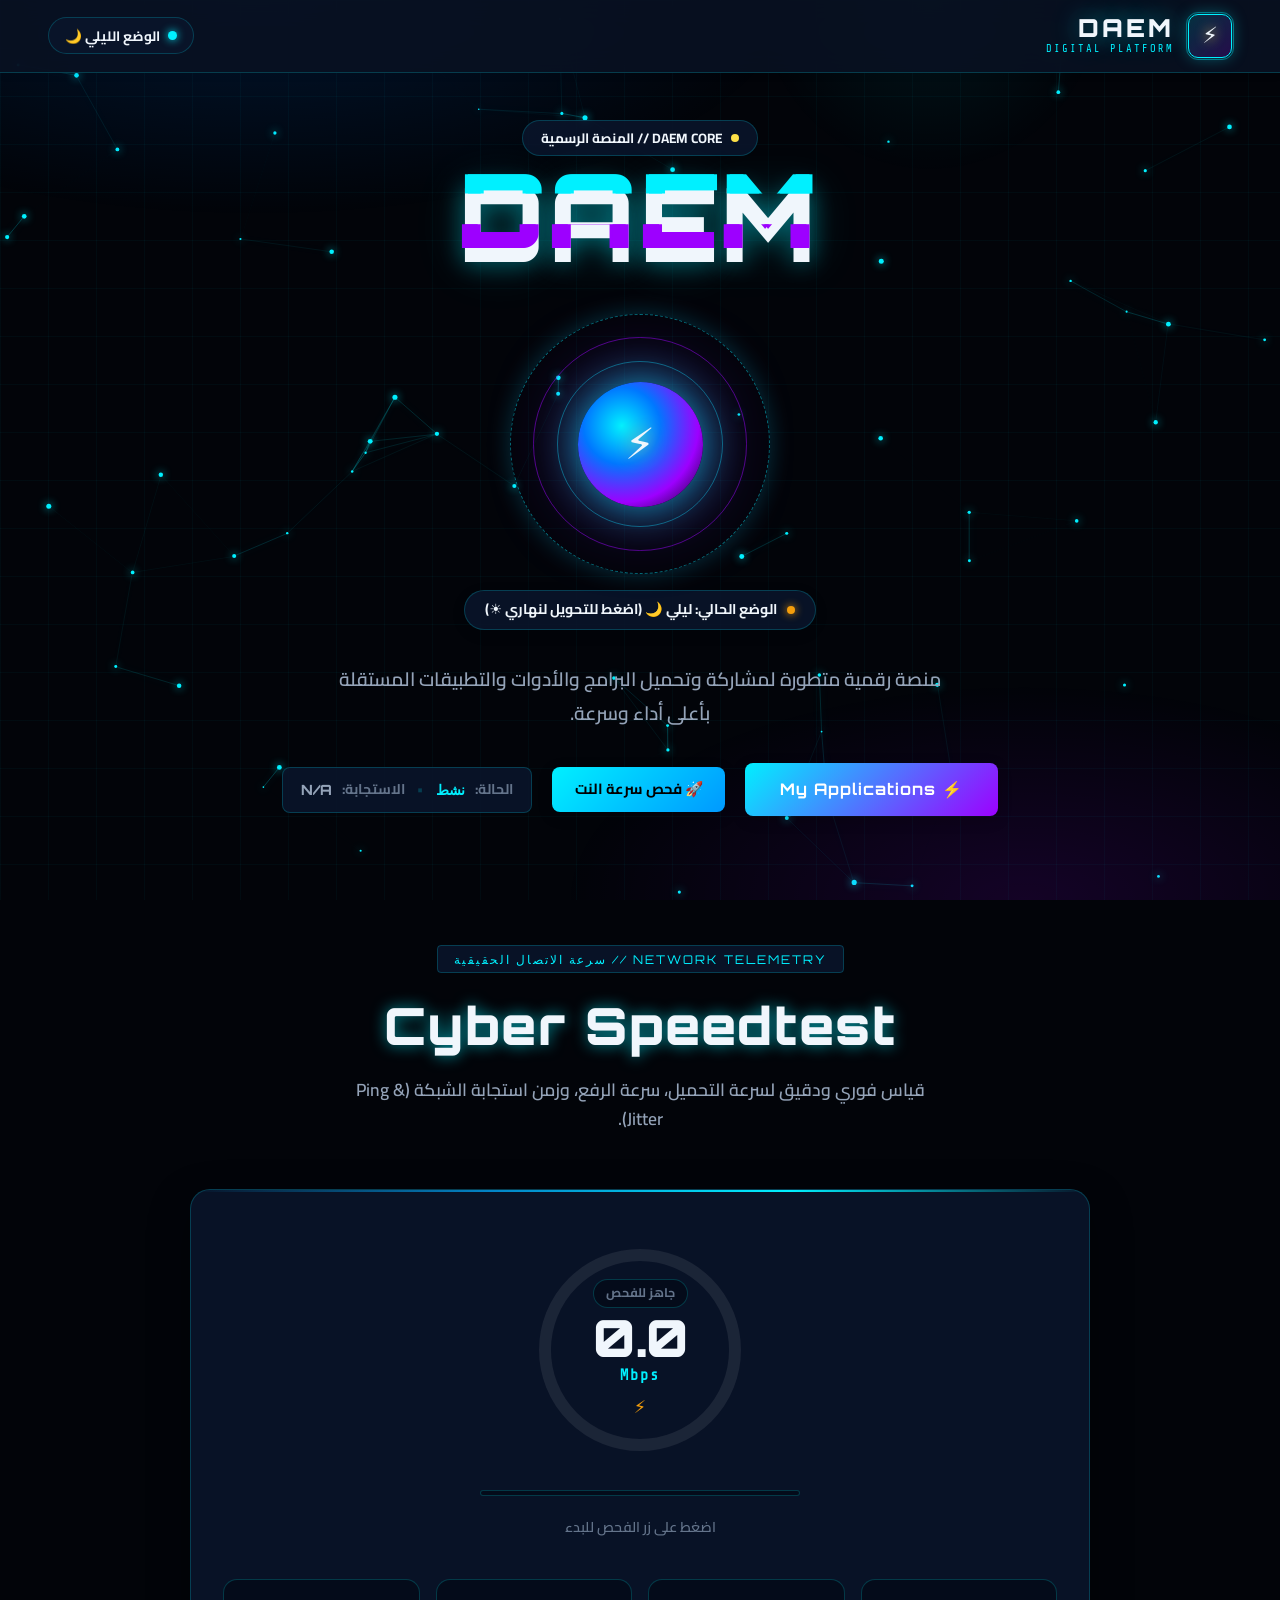
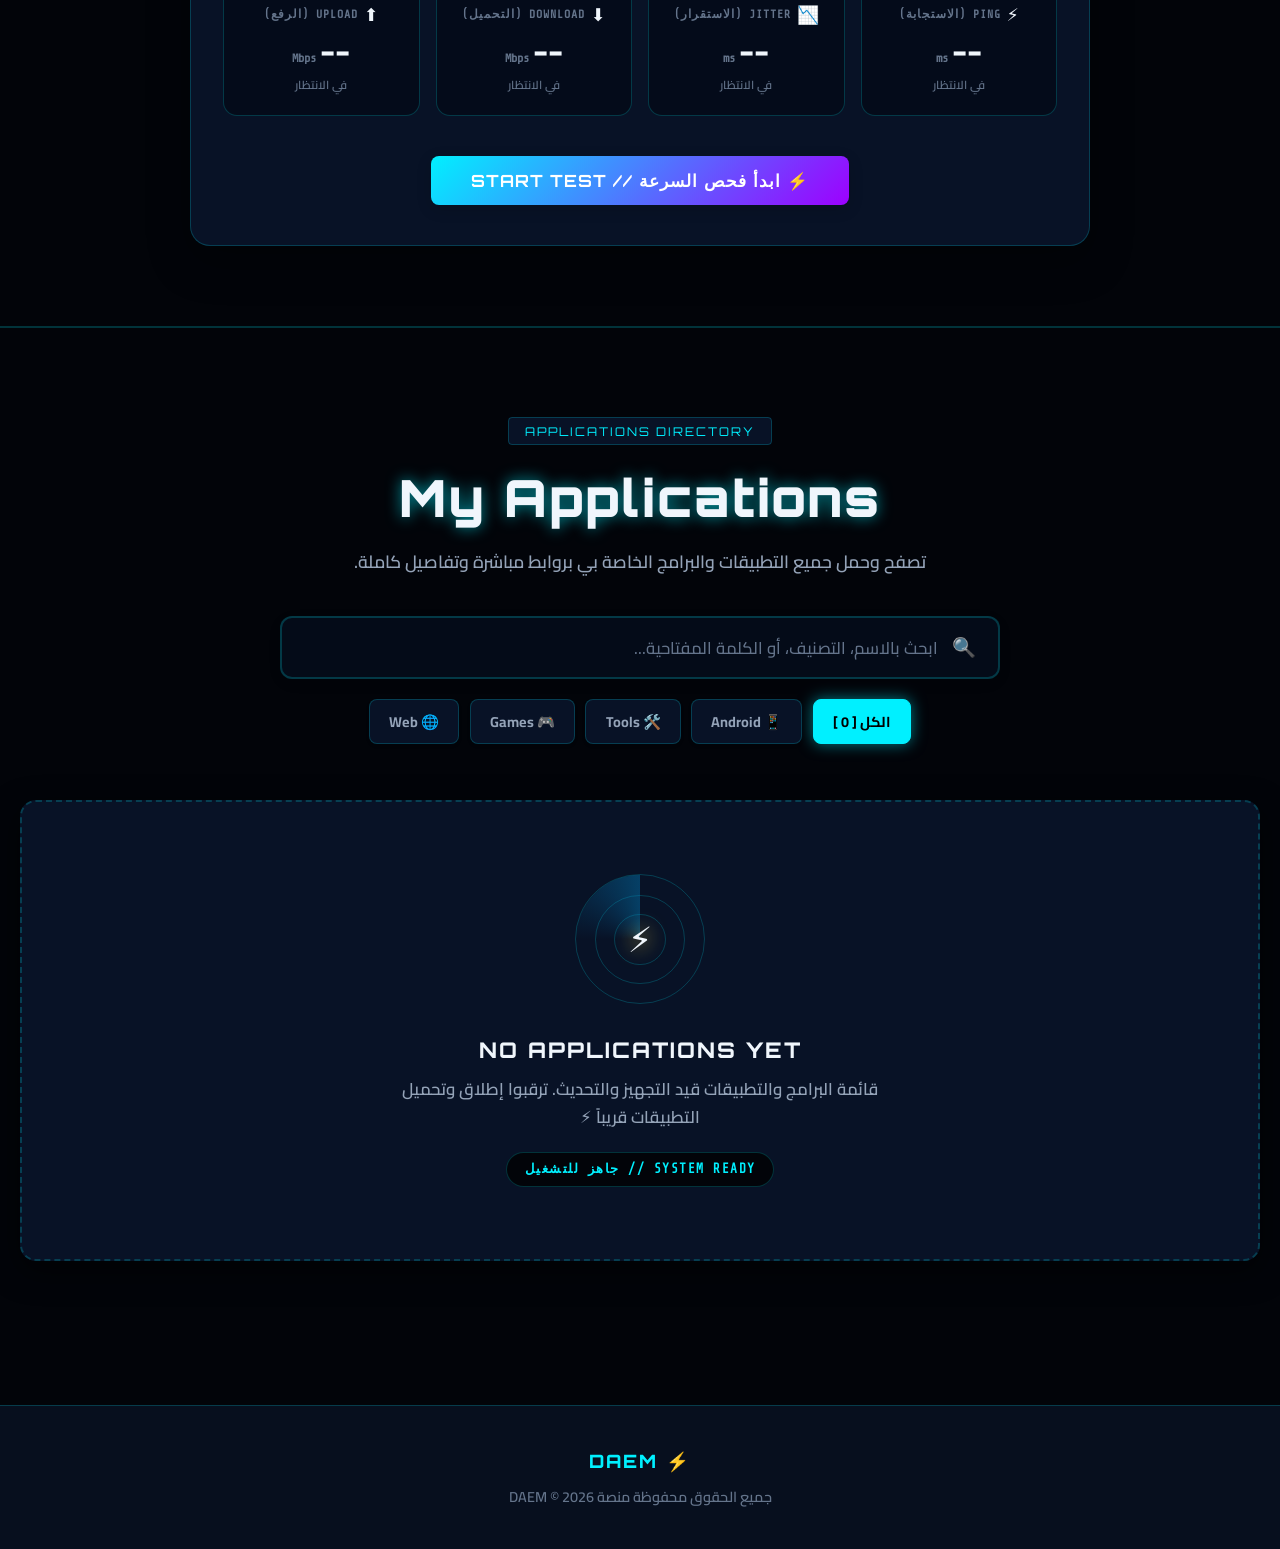
==== commit 92438029: "Convert website to full Progressive Web App (PWA) with manifest, service worker offline cache, and i" ====
--- a/index.html
+++ b/index.html
@@ -37,7 +37,13 @@
   <meta property="twitter:description" content="منصة دايم الرقمية - أدوات فحص الشبكة، قياس السرعة، ومشاركة التطبيقات البرمجية.">
   <meta property="twitter:image" content="https://abdullhfadel2001-cloud.github.io/ALL-WEB/preview.png">
 
-  <link rel="stylesheet" href="style.css?v=18.0">
+  <!-- PWA Manifest & App Icons -->
+  <link rel="manifest" href="manifest.json">
+  <link rel="icon" type="image/png" sizes="192x192" href="icons/icon-192.png">
+  <link rel="apple-touch-icon" sizes="192x192" href="icons/icon-192.png">
+  <link rel="apple-touch-icon" sizes="512x512" href="icons/icon-512.png">
+
+  <link rel="stylesheet" href="style.css?v=19.0">
   <link rel="preconnect" href="https://fonts.googleapis.com">
   <link rel="preconnect" href="https://fonts.gstatic.com" crossorigin>
   <link href="https://fonts.googleapis.com/css2?family=Cairo:wght@400;600;700;800;900&family=Orbitron:wght@600;700;800;900&family=Share+Tech+Mono&display=swap" rel="stylesheet">
@@ -122,6 +128,10 @@
         <a href="#speedtest" class="cyber-btn cyber-btn-primary">
           <span>🚀 فحص سرعة النت</span>
         </a>
+
+        <button id="pwaInstallBtn" class="cyber-btn cyber-btn-pwa" style="display: none;">
+          <span>📲 تثبيت التطبيق</span>
+        </button>
 
         <div class="hud-stats-pill">
           <span class="hud-stat-title">الحالة:</span>
@@ -297,6 +307,6 @@
     <span id="toastMsg" class="toast-msg"></span>
   </div>
 
-  <script src="script.js?v=18.0"></script>
+  <script src="script.js?v=19.0"></script>
 </body>
 </html>
--- a/style.css
+++ b/style.css
@@ -367,6 +367,32 @@
   border-color: var(--border-bright);
 }
 
+.cyber-btn-pwa {
+  background: rgba(16, 185, 129, 0.15);
+  border: 1px solid #10b981;
+  color: #10b981;
+  box-shadow: 0 0 15px rgba(16, 185, 129, 0.25);
+  animation: pulseGlow 2.5s infinite;
+}
+
+@keyframes pulseGlow {
+  0%, 100% { box-shadow: 0 0 10px rgba(16, 185, 129, 0.2); }
+  50% { box-shadow: 0 0 20px rgba(16, 185, 129, 0.5); }
+}
+
+.cyber-btn-pwa:hover {
+  background: #10b981;
+  color: #000;
+  box-shadow: 0 0 25px rgba(16, 185, 129, 0.6);
+}
+
+[data-theme="light"] .cyber-btn-pwa {
+  background: #ecfdf5;
+  border-color: #059669;
+  color: #047857;
+  box-shadow: 0 4px 12px rgba(5, 150, 105, 0.2);
+}
+
 .cyber-btn-large {
   padding: 0.9rem 2.5rem;
   font-size: 1.05rem;
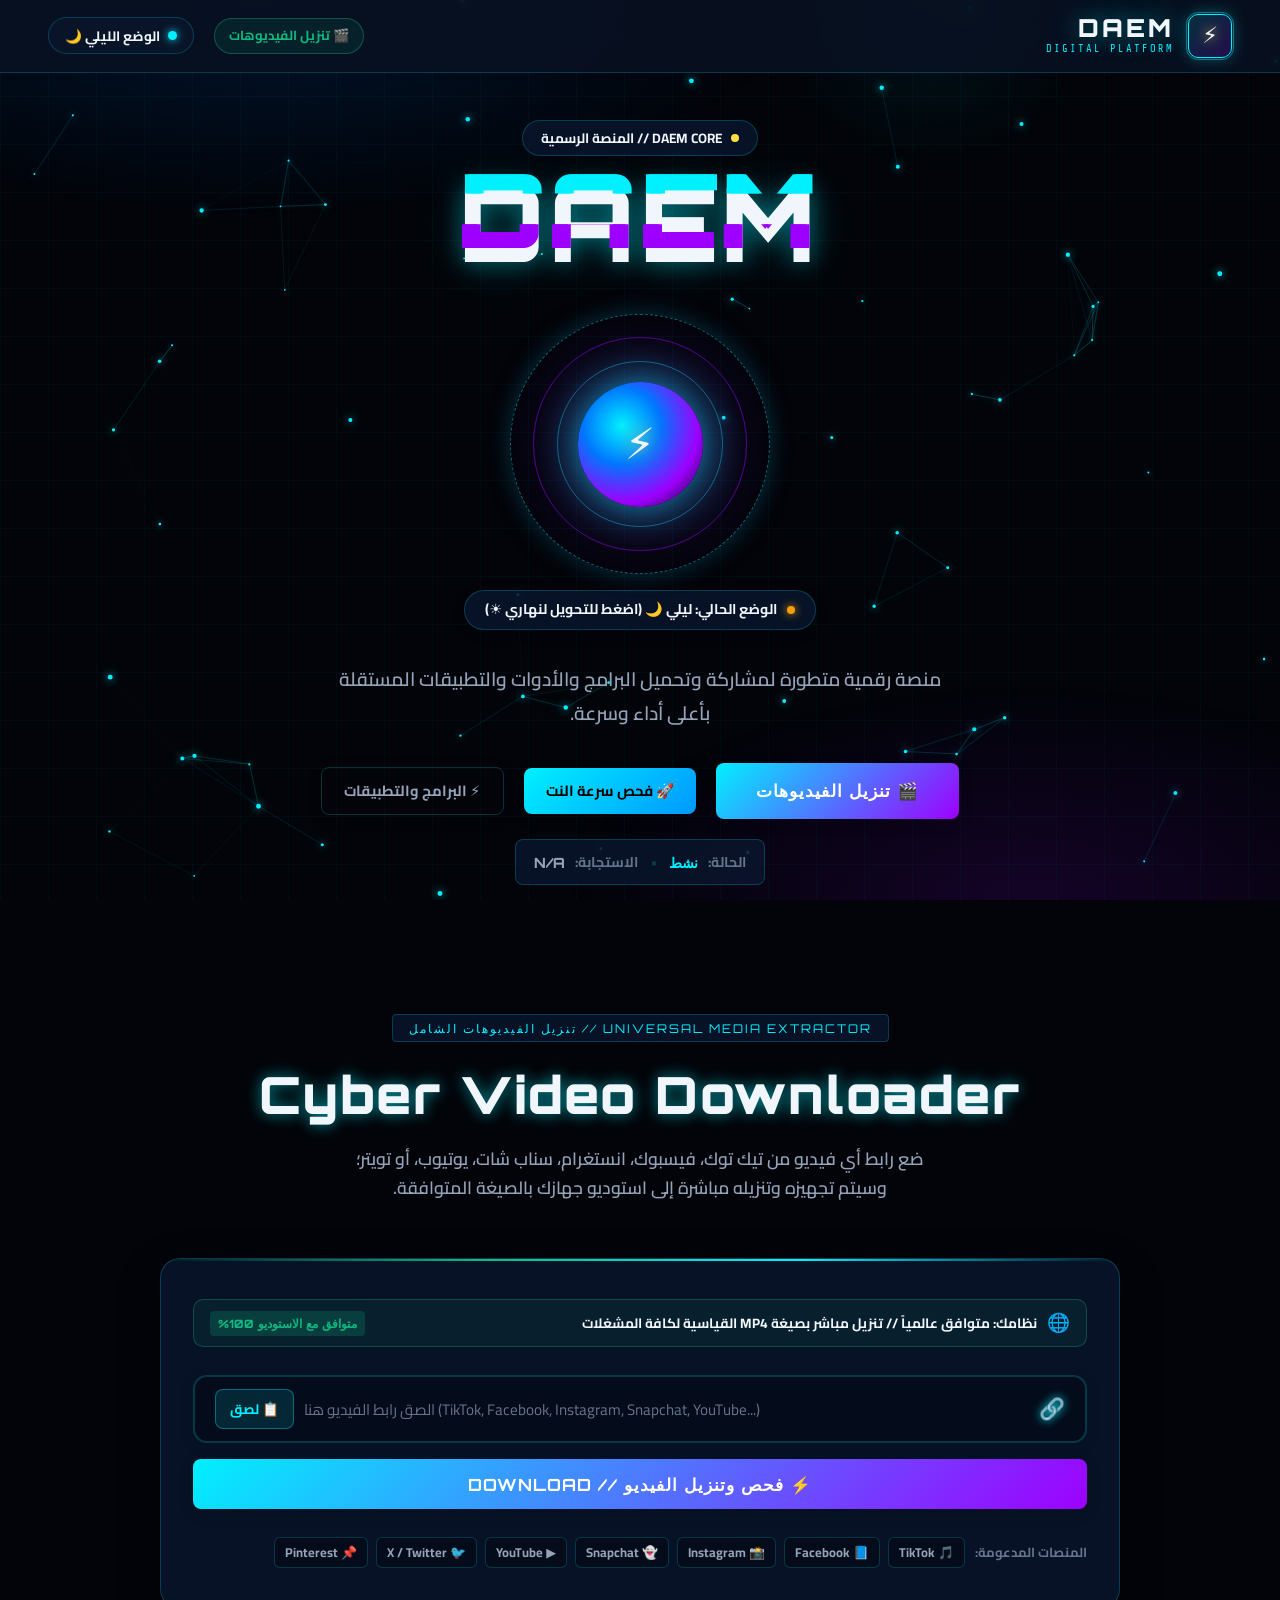
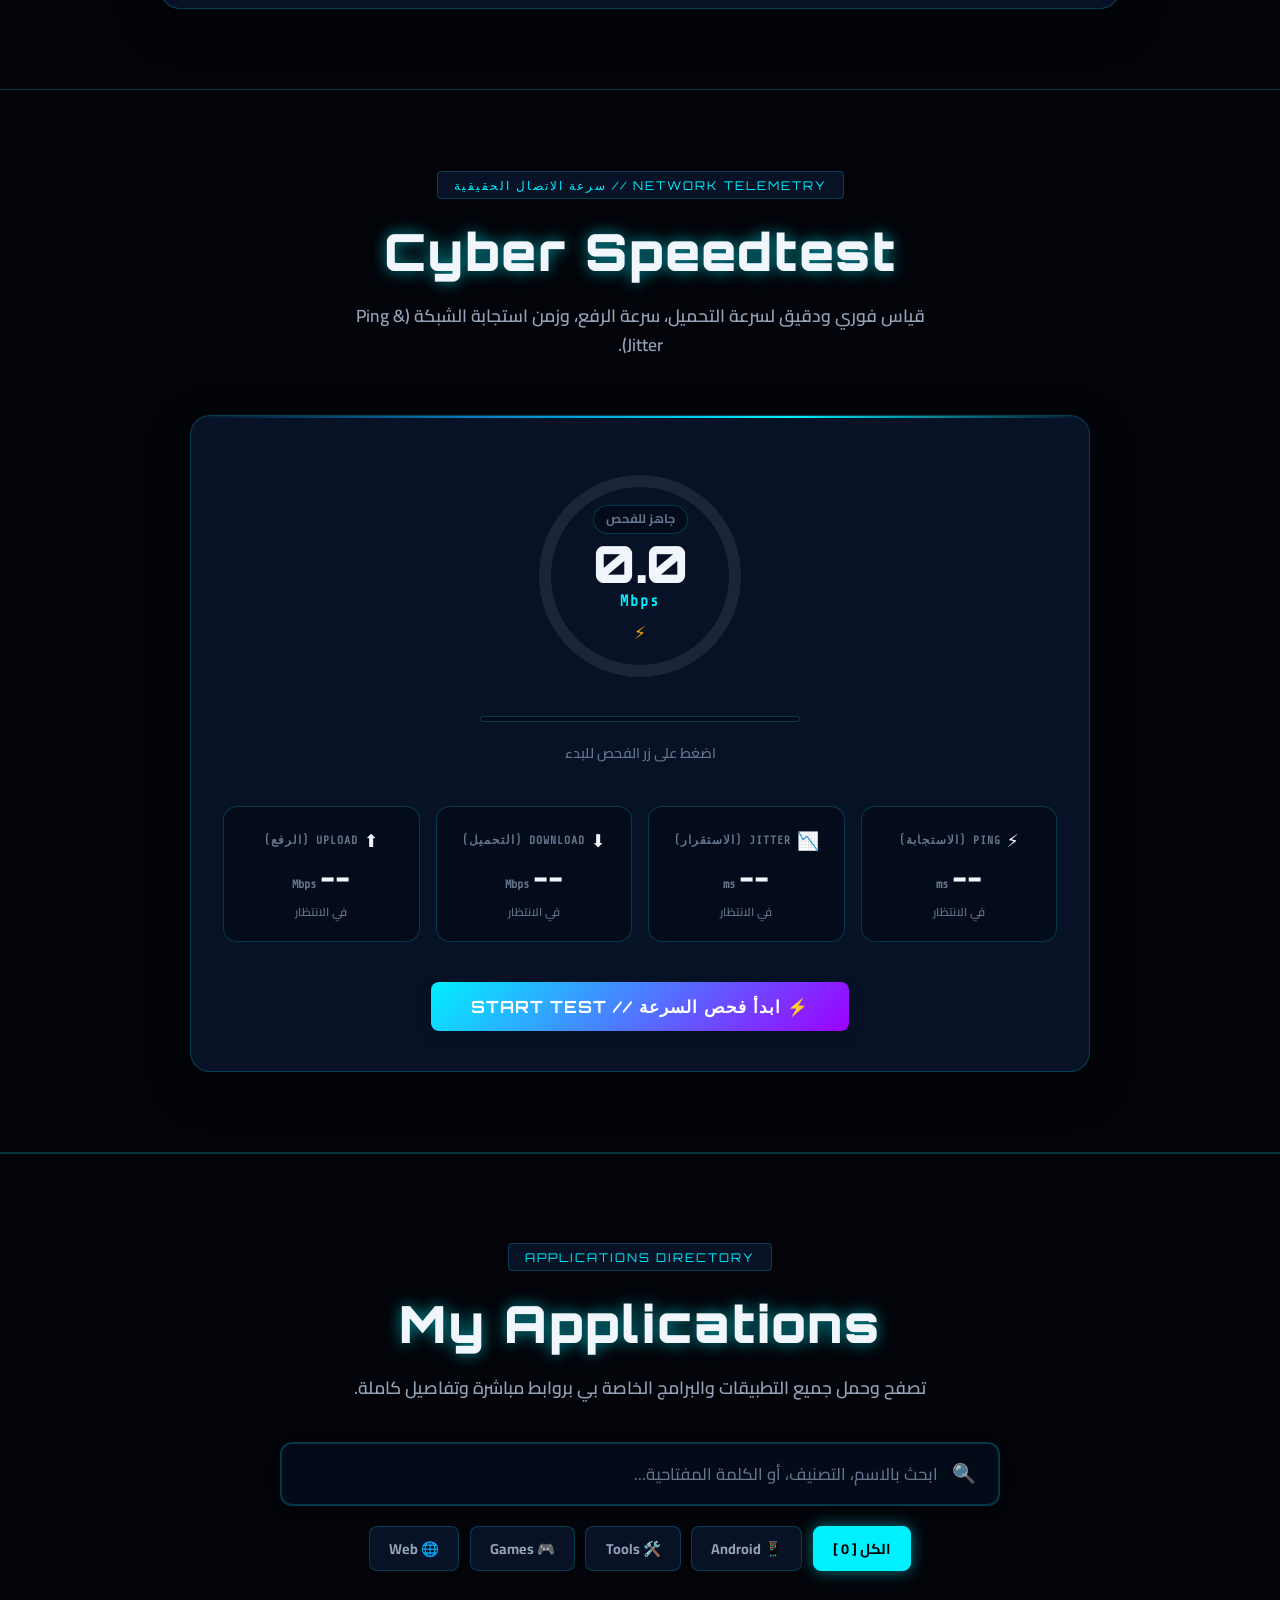
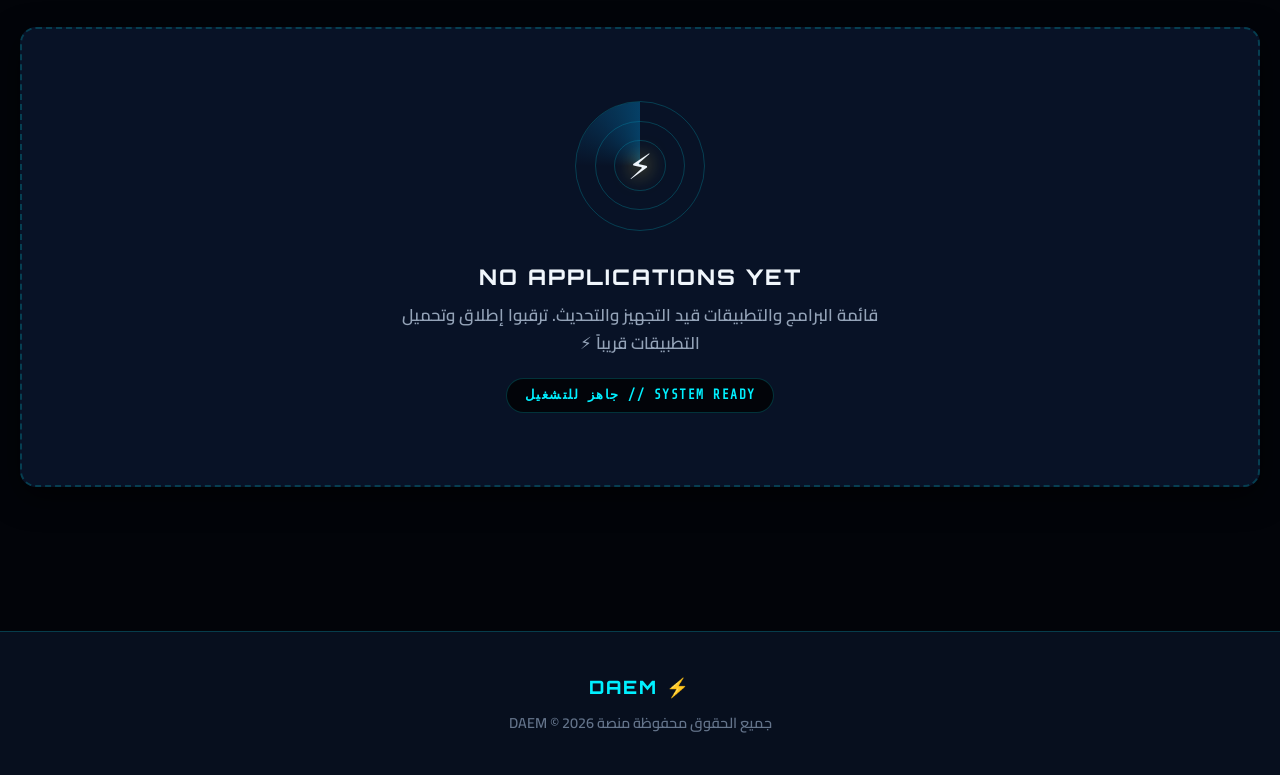
==== commit 255e2ab5: "Implement Universal Cyber Video Downloader section with multi-platform extraction and gallery-compat" ====
--- a/index.html
+++ b/index.html
@@ -43,7 +43,7 @@
   <link rel="apple-touch-icon" sizes="192x192" href="icons/icon-192.png">
   <link rel="apple-touch-icon" sizes="512x512" href="icons/icon-512.png">
 
-  <link rel="stylesheet" href="style.css?v=19.0">
+  <link rel="stylesheet" href="style.css?v=20.0">
   <link rel="preconnect" href="https://fonts.googleapis.com">
   <link rel="preconnect" href="https://fonts.gstatic.com" crossorigin>
   <link href="https://fonts.googleapis.com/css2?family=Cairo:wght@400;600;700;800;900&family=Orbitron:wght@600;700;800;900&family=Share+Tech+Mono&display=swap" rel="stylesheet">
@@ -75,6 +75,10 @@
       </div>
 
       <div class="nav-controls">
+        <a href="#downloader" class="nav-shortcut-link" title="تنزيل الفيديوهات">
+          <span>🎬 تنزيل الفيديوهات</span>
+        </a>
+
         <div class="hud-status">
           <span class="status-indicator"></span>
           <span class="status-label" id="statusThemeLabel">الوضع الليلي 🌙</span>
@@ -121,12 +125,16 @@
 
       <!-- الأزرار ومؤشر الاستجابة -->
       <div class="hero-actions">
-        <a href="#apps" class="cyber-btn cyber-btn-glow">
-          <span>⚡ My Applications</span>
+        <a href="#downloader" class="cyber-btn cyber-btn-large cyber-btn-glow">
+          <span>🎬 تنزيل الفيديوهات</span>
         </a>
 
         <a href="#speedtest" class="cyber-btn cyber-btn-primary">
           <span>🚀 فحص سرعة النت</span>
+        </a>
+
+        <a href="#apps" class="cyber-btn cyber-btn-ghost">
+          <span>⚡ البرامج والتطبيقات</span>
         </a>
 
         <button id="pwaInstallBtn" class="cyber-btn cyber-btn-pwa" style="display: none;">
@@ -142,6 +150,119 @@
         </div>
       </div>
 
+    </div>
+  </section>
+
+  <!-- ======================================================================== -->
+  <!-- قسم تنزيل الفيديوهات الشامل: DAEM CYBER VIDEO DOWNLOADER                   -->
+  <!-- ======================================================================== -->
+  <section class="downloader-section" id="downloader">
+    <div class="downloader-container">
+      <div class="section-hud-header">
+        <div class="hud-badge-line">
+          <span class="hud-badge-text">UNIVERSAL MEDIA EXTRACTOR // تنزيل الفيديوهات الشامل</span>
+        </div>
+        <h2 class="section-heading"><span class="neon-title">Cyber Video Downloader</span></h2>
+        <p class="section-subtext">ضع رابط أي فيديو من تيك توك، فيسبوك، انستغرام، سناب شات، يوتيوب، أو تويتر؛ وسيتم تجهيزه وتنزيله مباشرة إلى استوديو جهازك بالصيغة المتوافقة.</p>
+      </div>
+
+      <!-- بطاقة واجهة تنزيل الفيديو -->
+      <div class="downloader-card">
+        <!-- شريط التعرف على نظام الجهاز التلقائي -->
+        <div class="device-detect-bar" id="deviceDetectBar">
+          <span class="device-icon" id="deviceIcon">📱</span>
+          <span class="device-text" id="deviceText">جاري فحص نظام جهازك للتوافق التام...</span>
+          <span class="device-status-badge">متوافق مع الاستوديو 100%</span>
+        </div>
+
+        <!-- صندوق إدخال الرابط التفاعلي -->
+        <div class="downloader-input-wrapper">
+          <div class="input-glow-frame">
+            <span class="input-platform-icon" id="inputPlatformIcon">🔗</span>
+            <input type="url" id="videoUrlInput" class="video-url-input" placeholder="الصق رابط الفيديو هنا (TikTok, Facebook, Instagram, Snapchat, YouTube...)" autocomplete="off" spellcheck="false">
+            <button type="button" id="clearUrlBtn" class="input-clear-btn" title="مسح الرابط" style="display: none;">✕</button>
+            <button type="button" id="pasteUrlBtn" class="input-paste-btn" title="لصق الرابط من الحافظة">
+              <span>📋 لصق</span>
+            </button>
+          </div>
+
+          <button type="button" id="startDownloadBtn" class="cyber-btn cyber-btn-large cyber-btn-glow dl-action-btn">
+            <span>⚡ فحص وتنزيل الفيديو // DOWNLOAD</span>
+          </button>
+        </div>
+
+        <!-- شريط المنصات المدعومة -->
+        <div class="supported-platforms-bar">
+          <span class="supported-title">المنصات المدعومة:</span>
+          <div class="platform-chips">
+            <span class="platform-chip" data-platform="tiktok">🎵 TikTok</span>
+            <span class="platform-chip" data-platform="facebook">📘 Facebook</span>
+            <span class="platform-chip" data-platform="instagram">📸 Instagram</span>
+            <span class="platform-chip" data-platform="snapchat">👻 Snapchat</span>
+            <span class="platform-chip" data-platform="youtube">▶️ YouTube</span>
+            <span class="platform-chip" data-platform="twitter">🐦 X / Twitter</span>
+            <span class="platform-chip" data-platform="pinterest">📌 Pinterest</span>
+          </div>
+        </div>
+
+        <!-- مؤشر التحميل والمعالجة -->
+        <div class="downloader-loader" id="downloaderLoader" style="display: none;">
+          <div class="cyber-spinner"></div>
+          <span class="loader-text" id="loaderText">جاري الاتصال بالخادم وفحص أعلى دقة متاحة للفيديو... ⚡</span>
+        </div>
+
+        <!-- كارت نتيجة الفيديو بعد الاستخراج بنجاح -->
+        <div class="download-result-box" id="downloadResultBox" style="display: none;">
+          <div class="result-card-inner">
+            <div class="result-thumb-wrap">
+              <img id="resThumb" src="" alt="Video Preview" class="result-thumb">
+              <span class="result-badge-platform" id="resPlatformBadge">TikTok</span>
+              <span class="result-duration" id="resDuration">00:30</span>
+            </div>
+
+            <div class="result-info-wrap">
+              <h3 class="result-title" id="resTitle">عنوان الفيديو المستخرج</h3>
+              <p class="result-meta" id="resMeta">بواسطة: DAEM Media Core | صيغة الفيديو: MP4 (H.264)</p>
+
+              <div class="result-options-grid">
+                <button type="button" id="btnDownloadVideo" class="result-dl-btn primary">
+                  <span class="btn-icon">📥</span>
+                  <div class="btn-text-col">
+                    <span class="btn-main-label">تحميل الفيديو MP4 HD</span>
+                    <span class="btn-sub-label">مباشر إلى الاستوديو (بدون علامة مائية)</span>
+                  </div>
+                </button>
+
+                <button type="button" id="btnDownloadAudio" class="result-dl-btn secondary">
+                  <span class="btn-icon">🎵</span>
+                  <div class="btn-text-col">
+                    <span class="btn-main-label">تحميل الصوت MP3</span>
+                    <span class="btn-sub-label">ملف صوتي نقي منفصل</span>
+                  </div>
+                </button>
+              </div>
+
+              <!-- تعليمات حفظ الفيديو للاستوديو -->
+              <div class="studio-guide-note" id="studioGuideNote">
+                💡 <strong>حفظ مباشر:</strong> سيتم تنزيل الفيديو بصيغة MP4 القياسية وسيظهر تلقائياً في استوديو الصور / تطبيق الفيديوهات في جهازك.
+              </div>
+            </div>
+          </div>
+        </div>
+
+        <!-- صندوق التنزيل السريع البديل -->
+        <div class="download-fallback-box" id="downloadFallbackBox" style="display: none;">
+          <div class="fallback-inner">
+            <span class="fallback-bolt">⚡</span>
+            <div class="fallback-content">
+              <h4 id="fallbackTitle">بوابة الاستخراج المباشرة</h4>
+              <p id="fallbackDesc">تم تجهيز رابط الفيديو، اضغط بالأسفل لبدء التنزيل فائق السرعة:</p>
+              <div class="fallback-actions" id="fallbackActions"></div>
+            </div>
+          </div>
+        </div>
+
+      </div>
     </div>
   </section>
 
@@ -307,6 +428,6 @@
     <span id="toastMsg" class="toast-msg"></span>
   </div>
 
-  <script src="script.js?v=19.0"></script>
+  <script src="script.js?v=20.0"></script>
 </body>
 </html>
--- a/style.css
+++ b/style.css
@@ -304,6 +304,35 @@
   animation: blinkDot 1.8s infinite;
 }
 
+.nav-shortcut-link {
+  display: inline-flex;
+  align-items: center;
+  gap: 6px;
+  background: rgba(16, 185, 129, 0.1);
+  border: 1px solid rgba(16, 185, 129, 0.35);
+  color: #10b981;
+  padding: 6px 14px;
+  border-radius: 999px;
+  font-family: var(--font-arabic);
+  font-size: 0.82rem;
+  font-weight: 700;
+  text-decoration: none;
+  transition: all 0.25s ease;
+}
+
+.nav-shortcut-link:hover {
+  background: #10b981;
+  color: #000;
+  box-shadow: 0 0 15px rgba(16, 185, 129, 0.4);
+  transform: translateY(-1px);
+}
+
+@media (max-width: 520px) {
+  .nav-shortcut-link {
+    display: none;
+  }
+}
+
 [data-theme="light"] .status-indicator {
   background: #d97706;
   box-shadow: 0 0 8px #f59e0b;
@@ -1351,6 +1380,500 @@
 
 
 /* ==========================================================================
+   DAEM CYBER VIDEO DOWNLOADER (منظومة تنزيل الفيديوهات العالمية)
+   ========================================================================== */
+
+.downloader-section {
+  position: relative;
+  padding: 5rem 1.5rem;
+  z-index: 2;
+  border-bottom: 1px solid var(--border-dim);
+}
+
+.downloader-container {
+  max-width: 960px;
+  margin: 0 auto;
+}
+
+.downloader-card {
+  background: var(--bg-card);
+  border: 1px solid var(--border-dim);
+  border-radius: 20px;
+  padding: 2.5rem 2rem;
+  box-shadow: 0 15px 40px rgba(0, 0, 0, 0.35);
+  display: flex;
+  flex-direction: column;
+  gap: 1.75rem;
+  position: relative;
+  overflow: hidden;
+  backdrop-filter: blur(16px);
+}
+
+.downloader-card::before {
+  content: '';
+  position: absolute;
+  top: 0;
+  left: 0;
+  right: 0;
+  height: 2px;
+  background: linear-gradient(90deg, transparent, #10b981, var(--neon-cyan), transparent);
+}
+
+[data-theme="light"] .downloader-card {
+  background: #ffffff;
+  box-shadow: 0 8px 30px rgba(0, 0, 0, 0.08);
+}
+
+/* شريط التعرف على نظام الجهاز */
+.device-detect-bar {
+  display: flex;
+  align-items: center;
+  gap: 10px;
+  background: rgba(16, 185, 129, 0.08);
+  border: 1px solid rgba(16, 185, 129, 0.3);
+  padding: 8px 16px;
+  border-radius: 10px;
+  font-family: var(--font-arabic);
+  font-size: 0.85rem;
+  font-weight: 700;
+  color: var(--text-main);
+  flex-wrap: wrap;
+}
+
+.device-icon {
+  font-size: 1.15rem;
+}
+
+.device-status-badge {
+  margin-right: auto;
+  background: rgba(16, 185, 129, 0.2);
+  color: #10b981;
+  font-family: var(--font-orbitron);
+  font-size: 0.72rem;
+  font-weight: 800;
+  padding: 3px 8px;
+  border-radius: 4px;
+}
+
+/* حقل إدخال الرابط */
+.downloader-input-wrapper {
+  display: flex;
+  flex-direction: column;
+  gap: 1rem;
+  width: 100%;
+}
+
+.input-glow-frame {
+  display: flex;
+  align-items: center;
+  gap: 10px;
+  background: var(--bg-input);
+  border: 2px solid var(--border-dim);
+  border-radius: 14px;
+  padding: 0.75rem 1.25rem;
+  transition: all 0.25s ease;
+  box-shadow: 0 4px 15px rgba(0, 0, 0, 0.1);
+}
+
+.input-glow-frame:focus-within {
+  border-color: var(--neon-cyan);
+  box-shadow: 0 0 20px rgba(0, 240, 255, 0.25);
+}
+
+.input-platform-icon {
+  font-size: 1.3rem;
+  color: var(--neon-cyan);
+  filter: drop-shadow(0 0 5px var(--neon-cyan));
+}
+
+.video-url-input {
+  flex: 1;
+  background: transparent;
+  border: none;
+  outline: none;
+  color: var(--text-main);
+  font-family: var(--font-tech), system-ui;
+  font-size: 1.05rem;
+  direction: ltr;
+}
+
+.video-url-input::placeholder {
+  color: var(--text-dim);
+  font-family: var(--font-arabic);
+  font-size: 0.95rem;
+  direction: rtl;
+}
+
+.input-clear-btn {
+  background: rgba(255, 255, 255, 0.1);
+  border: none;
+  color: var(--text-muted);
+  width: 26px;
+  height: 26px;
+  border-radius: 50%;
+  cursor: pointer;
+  display: flex;
+  align-items: center;
+  justify-content: center;
+  font-size: 0.85rem;
+  transition: all 0.2s ease;
+}
+
+.input-clear-btn:hover {
+  background: #ff5f56;
+  color: #fff;
+}
+
+.input-paste-btn {
+  background: rgba(0, 240, 255, 0.12);
+  border: 1px solid rgba(0, 240, 255, 0.35);
+  color: var(--neon-cyan);
+  padding: 6px 14px;
+  border-radius: 8px;
+  font-family: var(--font-arabic);
+  font-size: 0.85rem;
+  font-weight: 700;
+  cursor: pointer;
+  transition: all 0.2s ease;
+  white-space: nowrap;
+}
+
+.input-paste-btn:hover {
+  background: var(--neon-cyan);
+  color: #000;
+  box-shadow: 0 0 12px rgba(0, 240, 255, 0.4);
+}
+
+.dl-action-btn {
+  width: 100%;
+}
+
+/* شريط المنصات المدعومة */
+.supported-platforms-bar {
+  display: flex;
+  align-items: center;
+  gap: 10px;
+  flex-wrap: wrap;
+}
+
+.supported-title {
+  font-family: var(--font-arabic);
+  font-size: 0.82rem;
+  font-weight: 700;
+  color: var(--text-dim);
+}
+
+.platform-chips {
+  display: flex;
+  gap: 8px;
+  flex-wrap: wrap;
+}
+
+.platform-chip {
+  background: var(--bg-input);
+  border: 1px solid var(--border-dim);
+  color: var(--text-muted);
+  font-family: var(--font-arabic);
+  font-size: 0.8rem;
+  font-weight: 700;
+  padding: 4px 10px;
+  border-radius: 6px;
+  transition: all 0.25s ease;
+}
+
+.platform-chip.active-highlight {
+  border-color: var(--neon-cyan);
+  color: #fff;
+  background: rgba(0, 240, 255, 0.2);
+  box-shadow: 0 0 12px rgba(0, 240, 255, 0.4);
+  transform: translateY(-1px);
+}
+
+/* مؤشر التحميل */
+.downloader-loader {
+  display: flex;
+  align-items: center;
+  justify-content: center;
+  gap: 12px;
+  background: rgba(0, 240, 255, 0.05);
+  border: 1px dashed rgba(0, 240, 255, 0.3);
+  padding: 1.25rem;
+  border-radius: 12px;
+}
+
+.cyber-spinner {
+  width: 24px;
+  height: 24px;
+  border: 3px solid rgba(0, 240, 255, 0.2);
+  border-top-color: var(--neon-cyan);
+  border-radius: 50%;
+  animation: spin 0.8s linear infinite;
+}
+
+@keyframes spin {
+  to { transform: rotate(360deg); }
+}
+
+.loader-text {
+  font-family: var(--font-arabic);
+  font-size: 0.92rem;
+  font-weight: 700;
+  color: var(--neon-cyan);
+}
+
+/* كارت عرض نتيجة الفيديو المستخرج */
+.download-result-box {
+  background: rgba(8, 17, 34, 0.95);
+  border: 1px solid rgba(0, 240, 255, 0.35);
+  border-radius: 16px;
+  padding: 1.5rem;
+  box-shadow: 0 10px 30px rgba(0, 0, 0, 0.5);
+  animation: fadeInDown 0.3s ease;
+}
+
+[data-theme="light"] .download-result-box {
+  background: #f8fafc;
+  border-color: #0284c7;
+}
+
+@keyframes fadeInDown {
+  from { opacity: 0; transform: translateY(-8px); }
+  to { opacity: 1; transform: translateY(0); }
+}
+
+.result-card-inner {
+  display: flex;
+  gap: 1.5rem;
+  align-items: flex-start;
+}
+
+.result-thumb-wrap {
+  position: relative;
+  width: 170px;
+  min-width: 170px;
+  height: 220px;
+  border-radius: 12px;
+  overflow: hidden;
+  background: #000;
+  box-shadow: 0 4px 15px rgba(0, 0, 0, 0.4);
+}
+
+.result-thumb {
+  width: 100%;
+  height: 100%;
+  object-fit: cover;
+}
+
+.result-badge-platform {
+  position: absolute;
+  top: 8px;
+  right: 8px;
+  background: rgba(0, 0, 0, 0.75);
+  color: #fff;
+  font-family: var(--font-tech);
+  font-size: 0.72rem;
+  font-weight: 800;
+  padding: 2px 8px;
+  border-radius: 4px;
+  backdrop-filter: blur(4px);
+}
+
+.result-duration {
+  position: absolute;
+  bottom: 8px;
+  left: 8px;
+  background: rgba(0, 0, 0, 0.75);
+  color: #10b981;
+  font-family: var(--font-tech);
+  font-size: 0.75rem;
+  font-weight: 700;
+  padding: 2px 6px;
+  border-radius: 4px;
+}
+
+.result-info-wrap {
+  flex: 1;
+  display: flex;
+  flex-direction: column;
+  gap: 0.75rem;
+}
+
+.result-title {
+  font-family: var(--font-arabic);
+  font-size: 1.15rem;
+  font-weight: 800;
+  color: var(--text-main);
+  line-height: 1.5;
+  display: -webkit-box;
+  -webkit-line-clamp: 2;
+  -webkit-box-orient: vertical;
+  overflow: hidden;
+}
+
+.result-meta {
+  font-family: var(--font-arabic);
+  font-size: 0.82rem;
+  font-weight: 600;
+  color: var(--text-dim);
+}
+
+.result-options-grid {
+  display: grid;
+  grid-template-columns: 1fr 1fr;
+  gap: 0.85rem;
+  margin-top: 0.5rem;
+}
+
+.result-dl-btn {
+  display: flex;
+  align-items: center;
+  gap: 10px;
+  padding: 0.85rem 1rem;
+  border-radius: 10px;
+  border: none;
+  cursor: pointer;
+  transition: all 0.25s ease;
+  text-align: right;
+  text-decoration: none;
+}
+
+.result-dl-btn.primary {
+  background: linear-gradient(135deg, #10b981 0%, #059669 100%);
+  color: #fff;
+  box-shadow: 0 4px 15px rgba(16, 185, 129, 0.3);
+}
+
+.result-dl-btn.primary:hover {
+  transform: translateY(-2px);
+  box-shadow: 0 6px 20px rgba(16, 185, 129, 0.5);
+}
+
+.result-dl-btn.secondary {
+  background: var(--bg-card);
+  border: 1px solid var(--border-bright);
+  color: var(--neon-cyan);
+}
+
+.result-dl-btn.secondary:hover {
+  background: rgba(0, 240, 255, 0.15);
+  transform: translateY(-2px);
+}
+
+.result-dl-btn .btn-icon {
+  font-size: 1.5rem;
+}
+
+.btn-text-col {
+  display: flex;
+  flex-direction: column;
+  gap: 2px;
+}
+
+.btn-main-label {
+  font-family: var(--font-arabic);
+  font-size: 0.95rem;
+  font-weight: 800;
+}
+
+.btn-sub-label {
+  font-family: var(--font-arabic);
+  font-size: 0.72rem;
+  opacity: 0.85;
+}
+
+.studio-guide-note {
+  background: rgba(0, 240, 255, 0.06);
+  border: 1px solid rgba(0, 240, 255, 0.2);
+  padding: 8px 12px;
+  border-radius: 8px;
+  font-family: var(--font-arabic);
+  font-size: 0.82rem;
+  color: var(--text-muted);
+  line-height: 1.6;
+}
+
+/* صندوق البدائل السريعة */
+.download-fallback-box {
+  background: rgba(245, 158, 11, 0.08);
+  border: 1px solid #f59e0b;
+  border-radius: 12px;
+  padding: 1.25rem;
+  animation: fadeInDown 0.3s ease;
+}
+
+.fallback-inner {
+  display: flex;
+  align-items: flex-start;
+  gap: 12px;
+}
+
+.fallback-bolt {
+  font-size: 1.5rem;
+  color: #f59e0b;
+}
+
+.fallback-content h4 {
+  font-family: var(--font-arabic);
+  font-size: 1rem;
+  font-weight: 800;
+  color: #f59e0b;
+  margin-bottom: 4px;
+}
+
+.fallback-content p {
+  font-family: var(--font-arabic);
+  font-size: 0.85rem;
+  color: var(--text-main);
+  margin-bottom: 10px;
+}
+
+.fallback-actions {
+  display: flex;
+  gap: 8px;
+  flex-wrap: wrap;
+}
+
+.btn-fast-bridge {
+  display: inline-flex;
+  align-items: center;
+  gap: 6px;
+  background: #f59e0b;
+  color: #000;
+  font-family: var(--font-arabic);
+  font-size: 0.85rem;
+  font-weight: 800;
+  padding: 6px 14px;
+  border-radius: 6px;
+  text-decoration: none;
+  transition: all 0.2s ease;
+}
+
+.btn-fast-bridge:hover {
+  background: #d97706;
+  color: #fff;
+  transform: translateY(-1px);
+}
+
+@media (max-width: 640px) {
+  .result-card-inner {
+    flex-direction: column;
+    align-items: center;
+    text-align: center;
+  }
+  .result-thumb-wrap {
+    width: 100%;
+    max-width: 260px;
+    height: 180px;
+  }
+  .result-options-grid {
+    grid-template-columns: 1fr;
+  }
+  .result-dl-btn {
+    justify-content: center;
+  }
+}
+
+/* ==========================================================================
    DAEM CYBER SPEEDTEST (مقياس سرعة الإنترنت المتقدم)
    ========================================================================== */
 
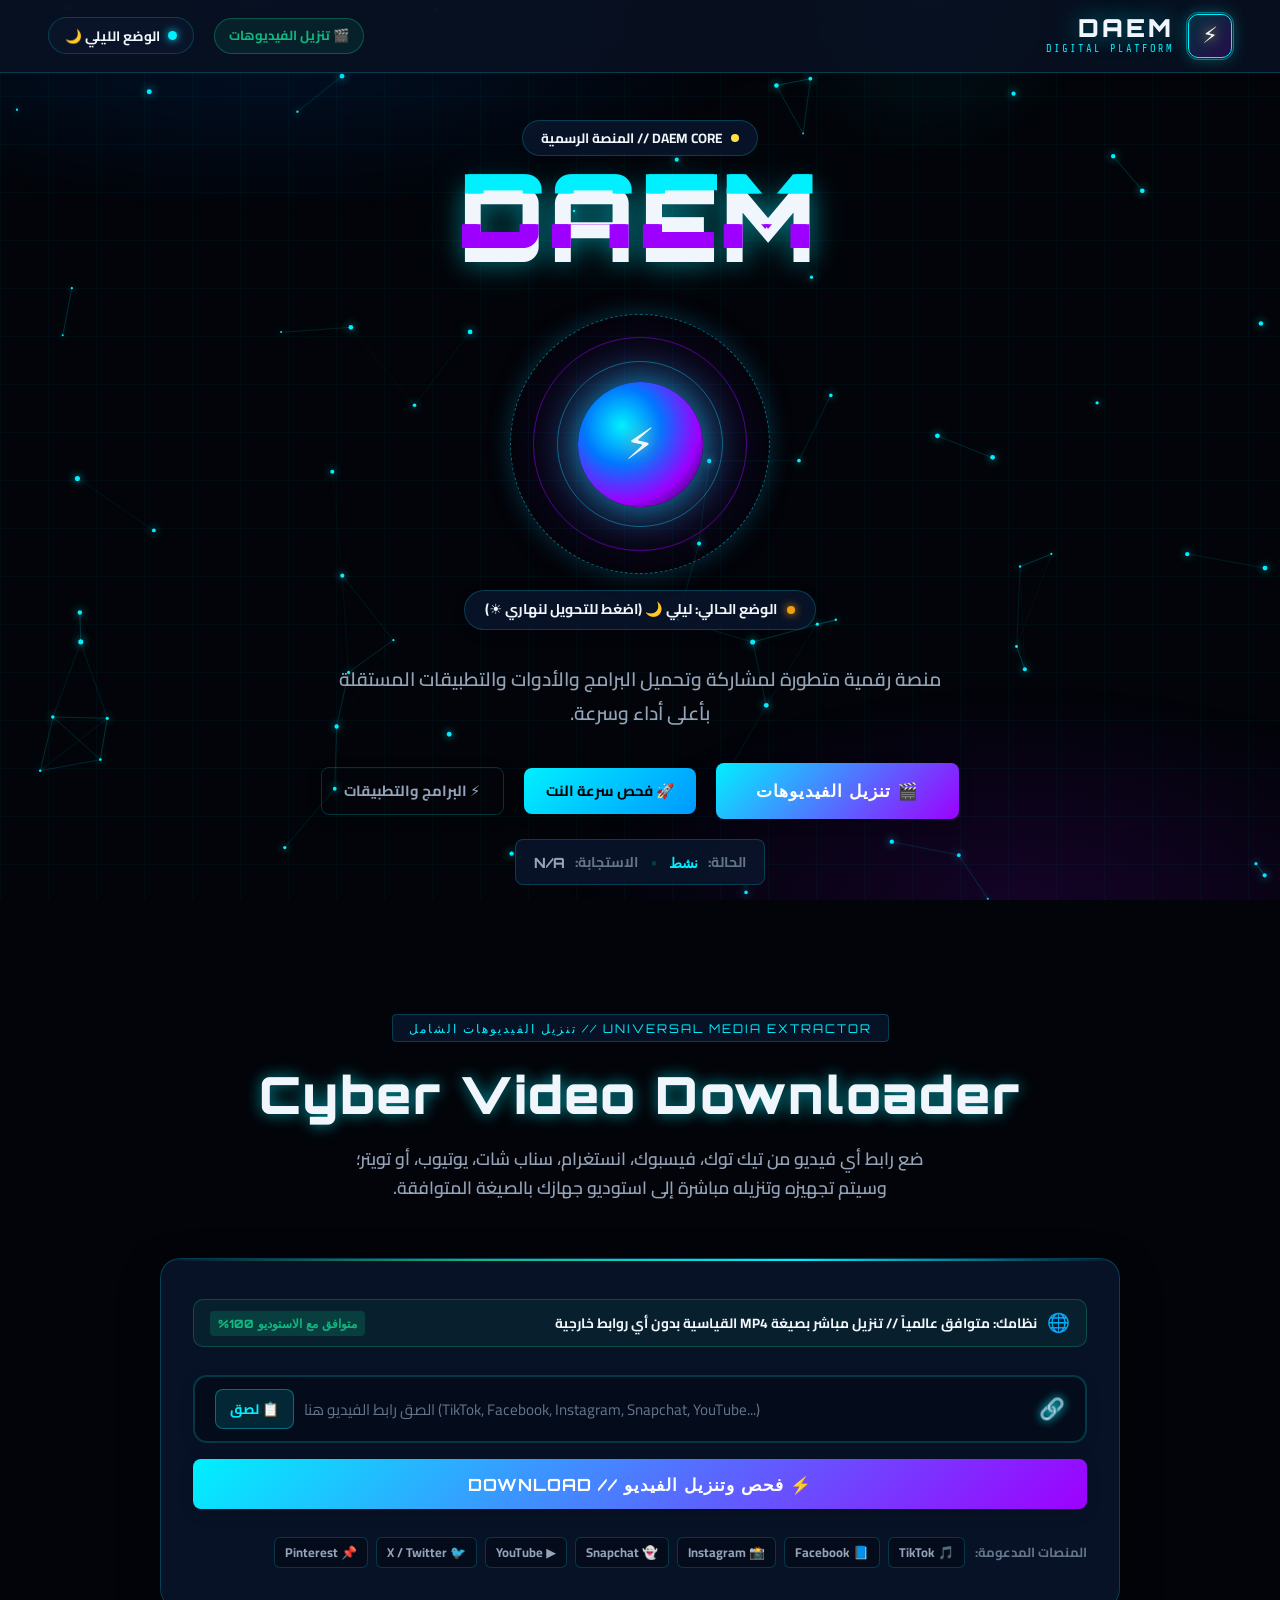
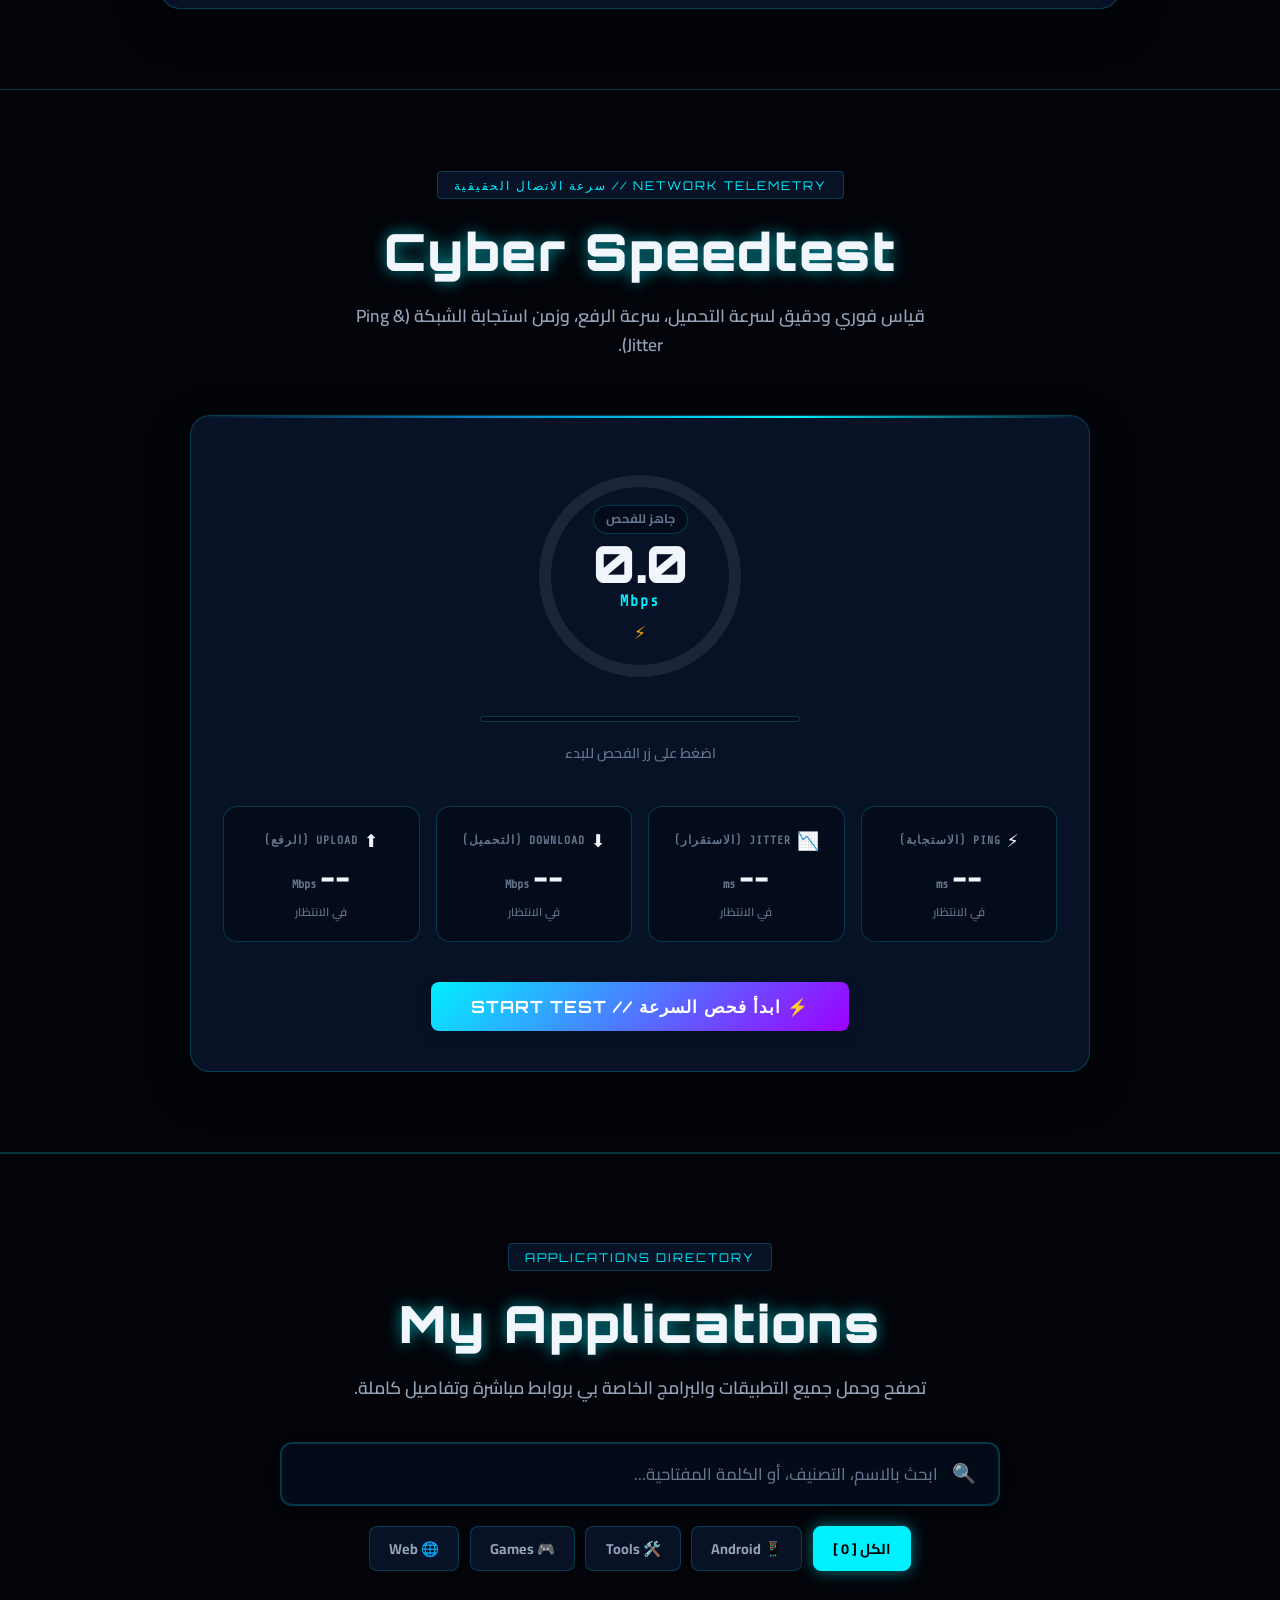
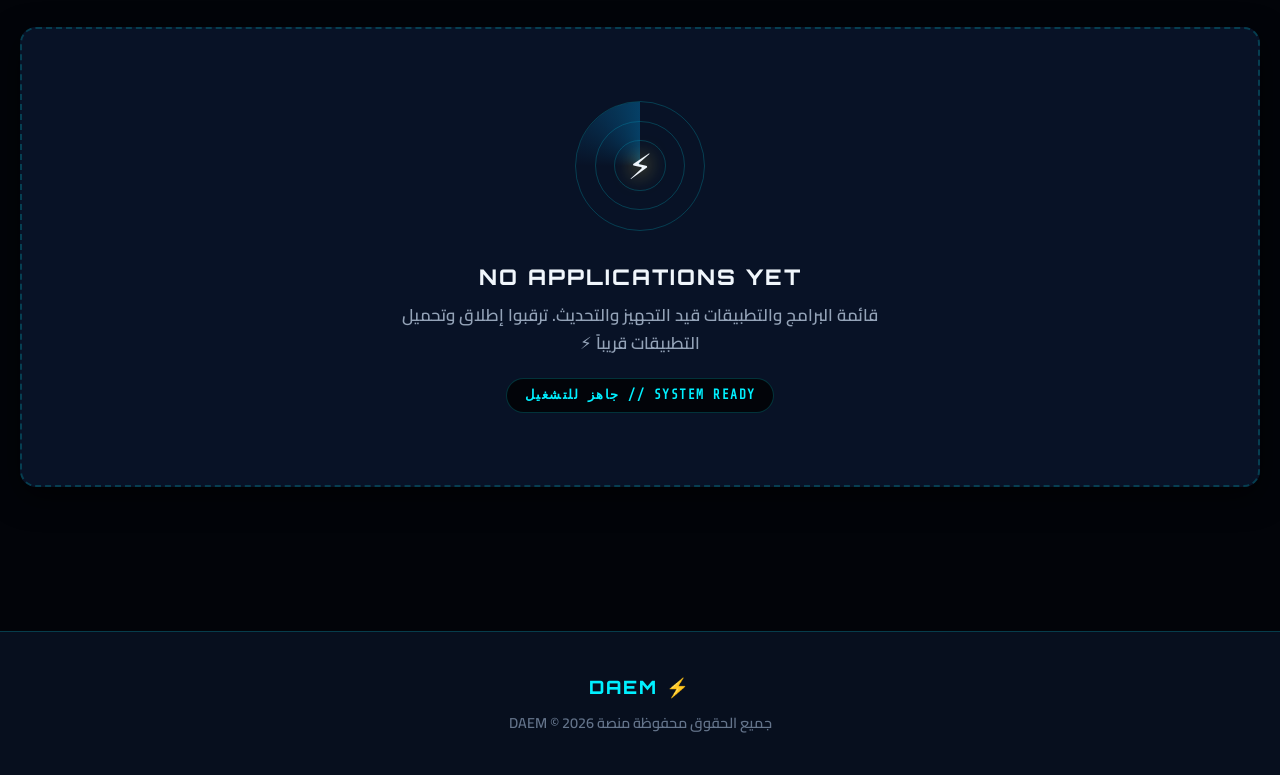
==== commit d68c4bb7: "Eliminate all external redirects; enable direct in-app video preview and native MP4 download engine" ====
--- a/index.html
+++ b/index.html
@@ -43,7 +43,7 @@
   <link rel="apple-touch-icon" sizes="192x192" href="icons/icon-192.png">
   <link rel="apple-touch-icon" sizes="512x512" href="icons/icon-512.png">
 
-  <link rel="stylesheet" href="style.css?v=20.0">
+  <link rel="stylesheet" href="style.css?v=21.0">
   <link rel="preconnect" href="https://fonts.googleapis.com">
   <link rel="preconnect" href="https://fonts.gstatic.com" crossorigin>
   <link href="https://fonts.googleapis.com/css2?family=Cairo:wght@400;600;700;800;900&family=Orbitron:wght@600;700;800;900&family=Share+Tech+Mono&display=swap" rel="stylesheet">
@@ -211,7 +211,7 @@
           <span class="loader-text" id="loaderText">جاري الاتصال بالخادم وفحص أعلى دقة متاحة للفيديو... ⚡</span>
         </div>
 
-        <!-- كارت نتيجة الفيديو بعد الاستخراج بنجاح -->
+        <!-- كارت نتيجة الفيديو بعد الاستخراج بنجاح (تنزيل ومعاينة مباشرة 100%) -->
         <div class="download-result-box" id="downloadResultBox" style="display: none;">
           <div class="result-card-inner">
             <div class="result-thumb-wrap">
@@ -224,19 +224,32 @@
               <h3 class="result-title" id="resTitle">عنوان الفيديو المستخرج</h3>
               <p class="result-meta" id="resMeta">بواسطة: DAEM Media Core | صيغة الفيديو: MP4 (H.264)</p>
 
+              <!-- مشغل فيديو تفاعلي مدمج للمعاينة الفورية -->
+              <div class="inpage-video-wrap" id="inpageVideoWrap" style="display: none;">
+                <video id="resVideoPlayer" class="inpage-video-player" controls playsinline preload="metadata"></video>
+              </div>
+
+              <!-- شريط تقدم التنزيل الفعلي إلى الجهاز -->
+              <div class="dl-progress-container" id="dlProgressContainer" style="display: none;">
+                <div class="dl-progress-bar-bg">
+                  <div class="dl-progress-fill" id="dlProgressFill" style="width: 0%;"></div>
+                </div>
+                <span class="dl-progress-status" id="dlProgressStatus">جاري سحب الفيديو وتنزيله: 0%</span>
+              </div>
+
               <div class="result-options-grid">
                 <button type="button" id="btnDownloadVideo" class="result-dl-btn primary">
                   <span class="btn-icon">📥</span>
                   <div class="btn-text-col">
-                    <span class="btn-main-label">تحميل الفيديو MP4 HD</span>
-                    <span class="btn-sub-label">مباشر إلى الاستوديو (بدون علامة مائية)</span>
+                    <span class="btn-main-label">تنزيل الفيديو MP4 HD</span>
+                    <span class="btn-sub-label">مباشر إلى الاستوديو (بدون أي تحويل خارجي)</span>
                   </div>
                 </button>
 
                 <button type="button" id="btnDownloadAudio" class="result-dl-btn secondary">
                   <span class="btn-icon">🎵</span>
                   <div class="btn-text-col">
-                    <span class="btn-main-label">تحميل الصوت MP3</span>
+                    <span class="btn-main-label">تنزيل الصوت MP3</span>
                     <span class="btn-sub-label">ملف صوتي نقي منفصل</span>
                   </div>
                 </button>
@@ -244,20 +257,22 @@
 
               <!-- تعليمات حفظ الفيديو للاستوديو -->
               <div class="studio-guide-note" id="studioGuideNote">
-                💡 <strong>حفظ مباشر:</strong> سيتم تنزيل الفيديو بصيغة MP4 القياسية وسيظهر تلقائياً في استوديو الصور / تطبيق الفيديوهات في جهازك.
+                💡 <strong>حفظ مباشر للاستوديو:</strong> يتم حفظ الفيديو بصيغة MP4 الرسمية مباشرة في مجلد التنزيلات ومعرض الصور بجهازك دون مغادرة المنصة.
               </div>
             </div>
           </div>
         </div>
 
-        <!-- صندوق التنزيل السريع البديل -->
-        <div class="download-fallback-box" id="downloadFallbackBox" style="display: none;">
-          <div class="fallback-inner">
-            <span class="fallback-bolt">⚡</span>
-            <div class="fallback-content">
-              <h4 id="fallbackTitle">بوابة الاستخراج المباشرة</h4>
-              <p id="fallbackDesc">تم تجهيز رابط الفيديو، اضغط بالأسفل لبدء التنزيل فائق السرعة:</p>
-              <div class="fallback-actions" id="fallbackActions"></div>
+        <!-- صندوق التنبيه الداخلي في حالة الروابط الخاصة أو المقيدة (بدون أي روابط خارجية) -->
+        <div class="download-alert-box" id="downloadAlertBox" style="display: none;">
+          <div class="alert-box-inner">
+            <span class="alert-box-icon" id="alertBoxIcon">⚠️</span>
+            <div class="alert-box-content">
+              <h4 id="alertBoxTitle">تنبيه فحص الرابط</h4>
+              <p id="alertBoxDesc">تعذر الوصول إلى الفيديو المطلوب مباشرة. يرجى التأكد أن الحساب عام (Public) وليس خاصاً (Private)، ثم أعد المحاولة.</p>
+              <button type="button" id="alertRetryBtn" class="cyber-btn cyber-btn-small">
+                <span>🔄 إعادة المحاولة</span>
+              </button>
             </div>
           </div>
         </div>
@@ -428,6 +443,6 @@
     <span id="toastMsg" class="toast-msg"></span>
   </div>
 
-  <script src="script.js?v=20.0"></script>
+  <script src="script.js?v=21.0"></script>
 </body>
 </html>
--- a/style.css
+++ b/style.css
@@ -1792,66 +1792,91 @@
   line-height: 1.6;
 }
 
-/* صندوق البدائل السريعة */
-.download-fallback-box {
-  background: rgba(245, 158, 11, 0.08);
-  border: 1px solid #f59e0b;
+/* مشغل الفيديو التفاعلي المدمج */
+.inpage-video-wrap {
+  width: 100%;
+  max-width: 480px;
+  border-radius: 10px;
+  overflow: hidden;
+  background: #000;
+  border: 1px solid rgba(0, 240, 255, 0.3);
+  box-shadow: 0 4px 15px rgba(0, 0, 0, 0.5);
+  margin-top: 4px;
+}
+
+.inpage-video-player {
+  width: 100%;
+  height: auto;
+  max-height: 280px;
+  display: block;
+  outline: none;
+}
+
+/* شريط تقدم التنزيل الفعلي إلى الجهاز */
+.dl-progress-container {
+  width: 100%;
+  display: flex;
+  flex-direction: column;
+  gap: 6px;
+  margin-top: 6px;
+}
+
+.dl-progress-bar-bg {
+  width: 100%;
+  height: 8px;
+  background: rgba(255, 255, 255, 0.08);
+  border-radius: 4px;
+  overflow: hidden;
+}
+
+.dl-progress-fill {
+  height: 100%;
+  background: linear-gradient(90deg, #00f0ff, #10b981);
+  border-radius: 4px;
+  transition: width 0.2s ease;
+  box-shadow: 0 0 10px rgba(0, 240, 255, 0.6);
+}
+
+.dl-progress-status {
+  font-family: var(--font-arabic);
+  font-size: 0.82rem;
+  color: #10b981;
+  font-weight: 700;
+}
+
+/* صندوق التنبيه الداخلي بدون أي روابط خارجية */
+.download-alert-box {
+  background: rgba(239, 68, 68, 0.08);
+  border: 1px solid rgba(239, 68, 68, 0.4);
   border-radius: 12px;
   padding: 1.25rem;
   animation: fadeInDown 0.3s ease;
 }
 
-.fallback-inner {
+.alert-box-inner {
   display: flex;
   align-items: flex-start;
   gap: 12px;
 }
 
-.fallback-bolt {
+.alert-box-icon {
   font-size: 1.5rem;
-  color: #f59e0b;
-}
-
-.fallback-content h4 {
+}
+
+.alert-box-content h4 {
   font-family: var(--font-arabic);
   font-size: 1rem;
   font-weight: 800;
-  color: #f59e0b;
+  color: #ef4444;
   margin-bottom: 4px;
 }
 
-.fallback-content p {
+.alert-box-content p {
   font-family: var(--font-arabic);
   font-size: 0.85rem;
   color: var(--text-main);
   margin-bottom: 10px;
-}
-
-.fallback-actions {
-  display: flex;
-  gap: 8px;
-  flex-wrap: wrap;
-}
-
-.btn-fast-bridge {
-  display: inline-flex;
-  align-items: center;
-  gap: 6px;
-  background: #f59e0b;
-  color: #000;
-  font-family: var(--font-arabic);
-  font-size: 0.85rem;
-  font-weight: 800;
-  padding: 6px 14px;
-  border-radius: 6px;
-  text-decoration: none;
-  transition: all 0.2s ease;
-}
-
-.btn-fast-bridge:hover {
-  background: #d97706;
-  color: #fff;
-  transform: translateY(-1px);
+  line-height: 1.5;
 }
 
 @media (max-width: 640px) {
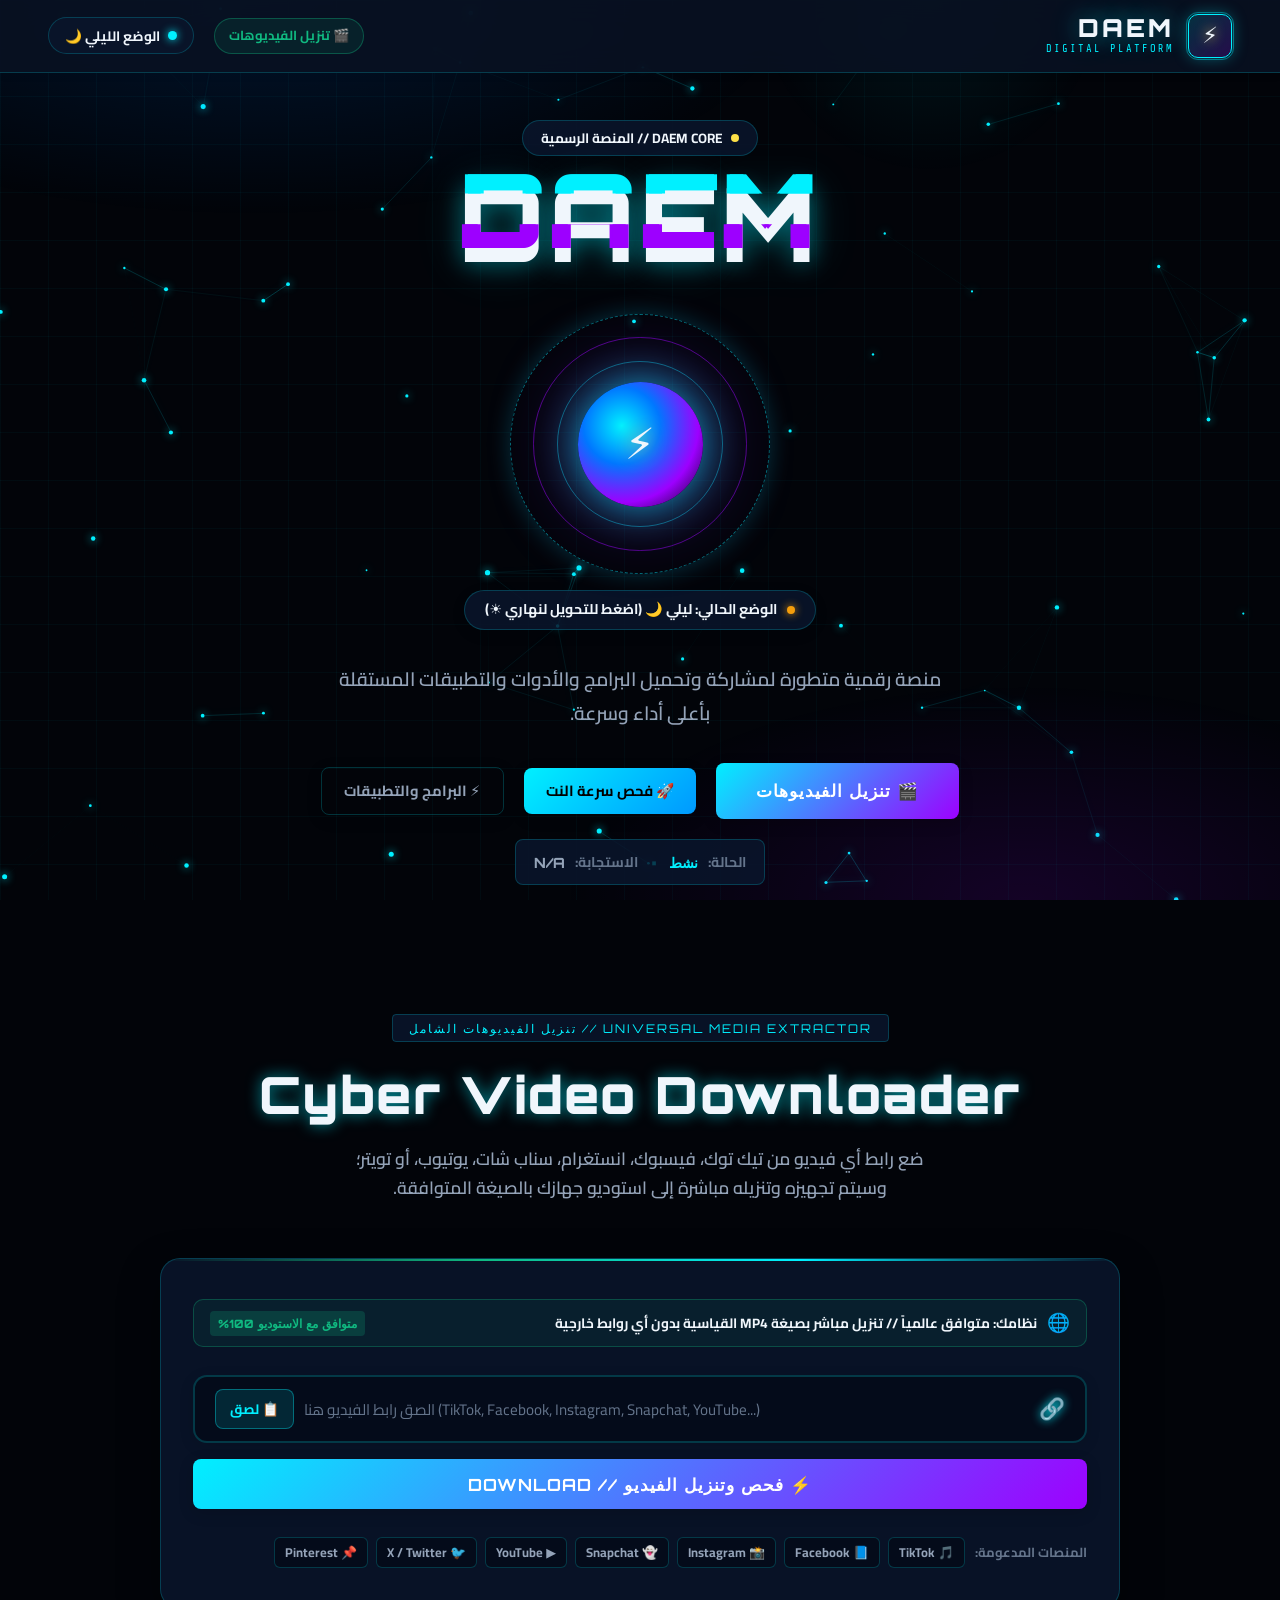
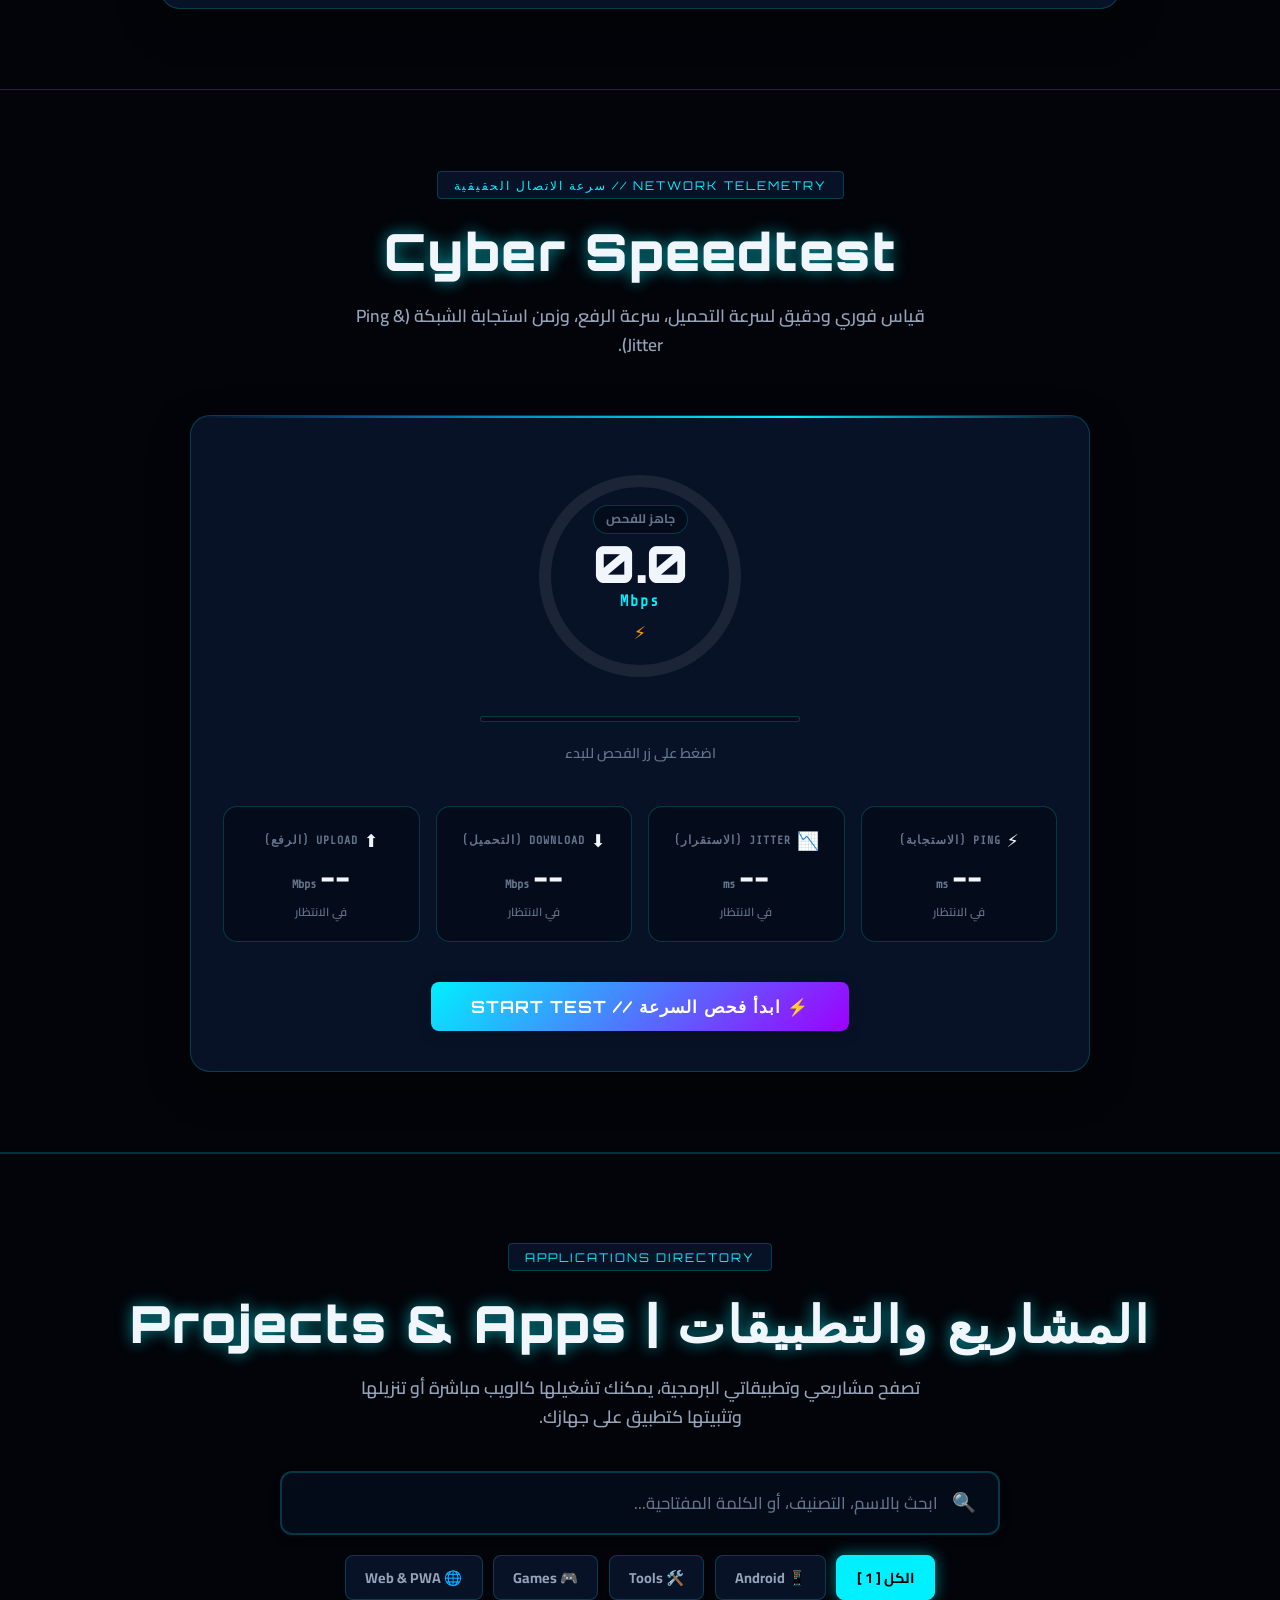
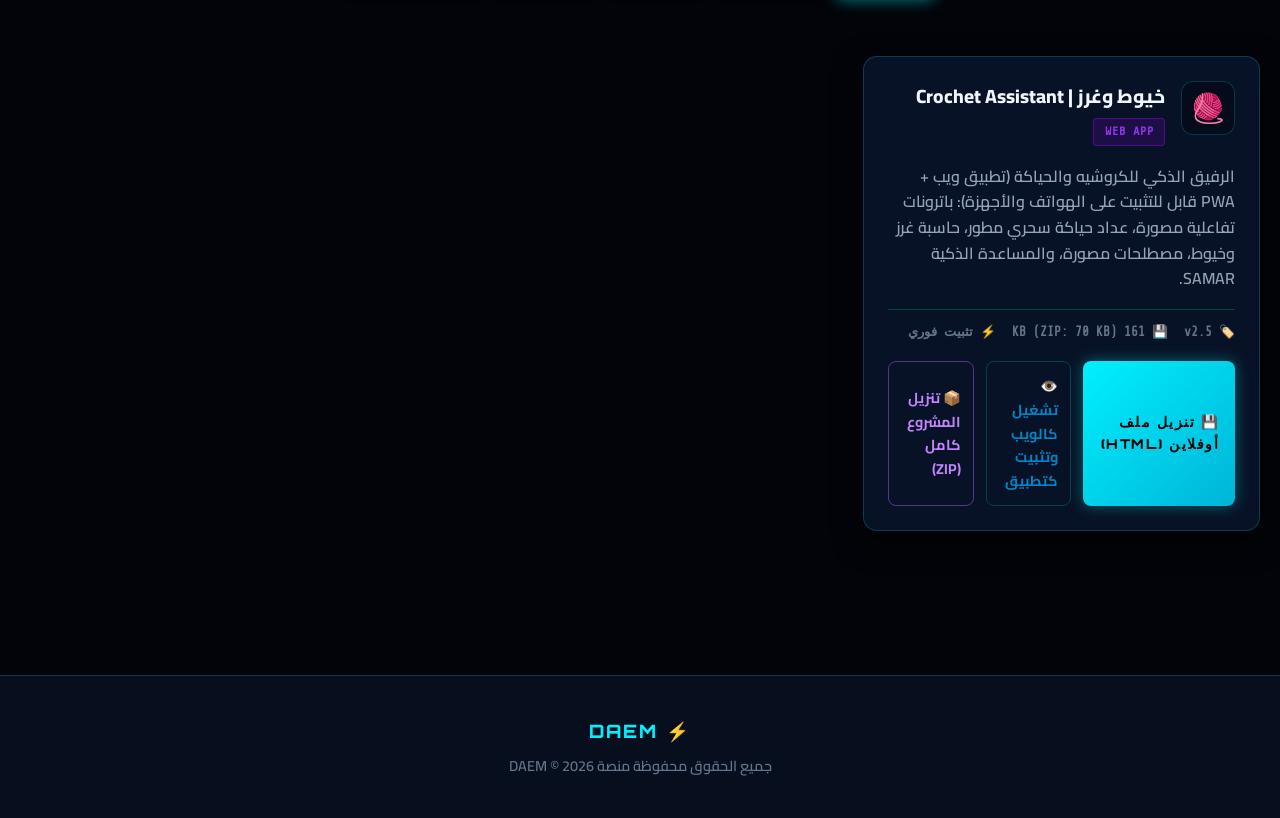
==== commit fc1f5733: "Add full Crochet Assistant PWA project to DAEM with install and download options" ====
--- a/index.html
+++ b/index.html
@@ -399,8 +399,8 @@
         <div class="hud-badge-line">
           <span class="hud-badge-text">APPLICATIONS DIRECTORY</span>
         </div>
-        <h2 class="section-heading"><span class="neon-title">My Applications</span></h2>
-        <p class="section-subtext">تصفح وحمل جميع التطبيقات والبرامج الخاصة بي بروابط مباشرة وتفاصيل كاملة.</p>
+        <h2 class="section-heading"><span class="neon-title">المشاريع والتطبيقات | Projects & Apps</span></h2>
+        <p class="section-subtext">تصفح مشاريعي وتطبيقاتي البرمجية، يمكنك تشغيلها كالويب مباشرة أو تنزيلها وتثبيتها كتطبيق على جهازك.</p>
 
         <!-- كونسول البحث والفلترة -->
         <div class="console-toolbar">
@@ -414,7 +414,7 @@
             <button class="cat-pill" data-cat="android">📱 Android</button>
             <button class="cat-pill" data-cat="tools">🛠️ Tools</button>
             <button class="cat-pill" data-cat="games">🎮 Games</button>
-            <button class="cat-pill" data-cat="web">🌐 Web</button>
+            <button class="cat-pill" data-cat="web">🌐 Web & PWA</button>
           </div>
         </div>
       </div>
